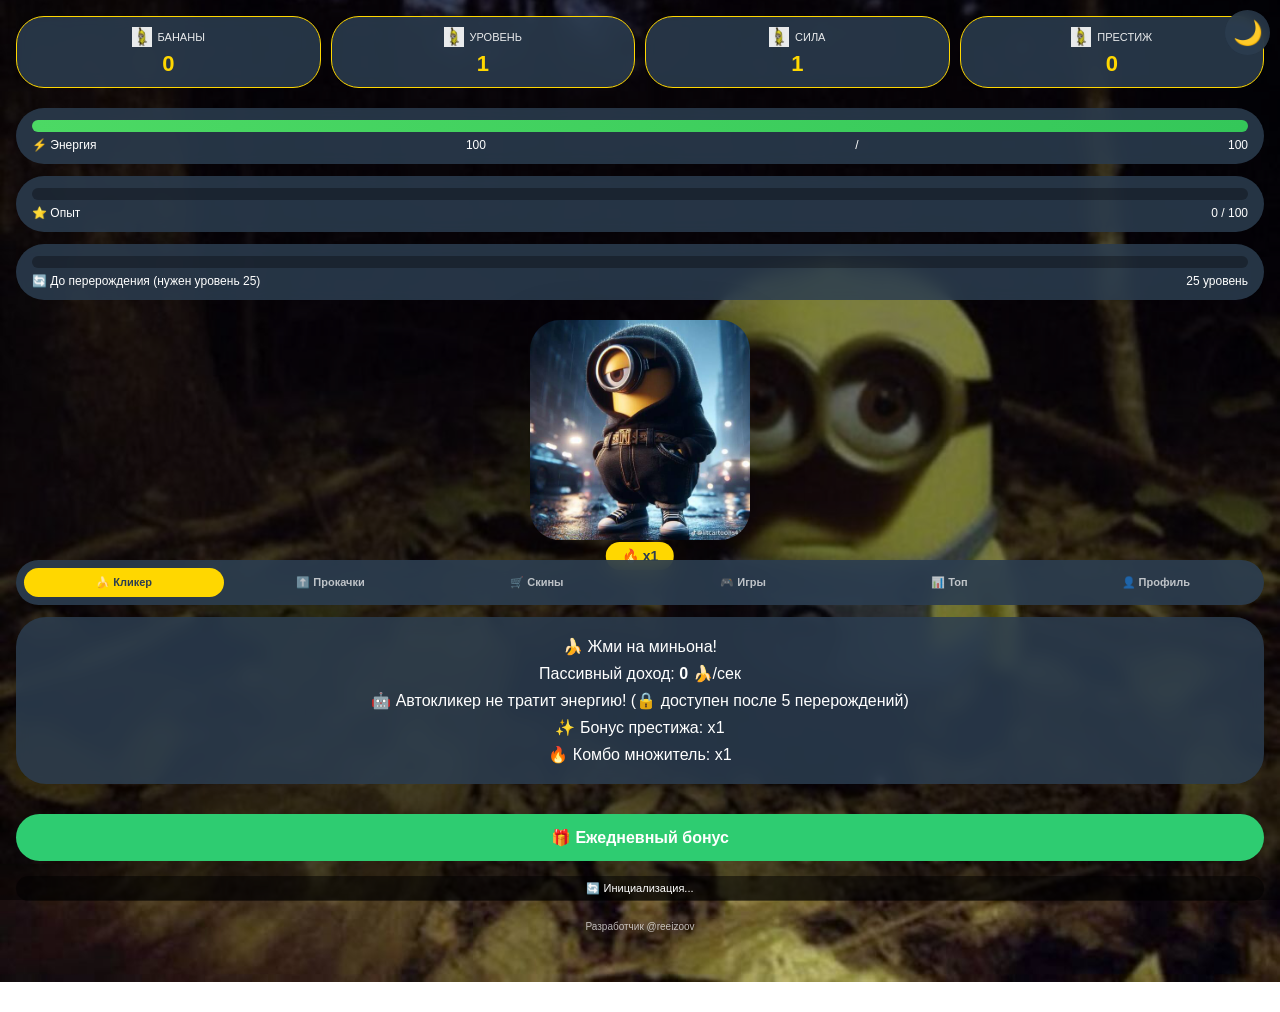
==== index.html @ cd8540e6 "Update index.html" ====
<!DOCTYPE html>
<html lang="ru">
<head>
    <meta charset="UTF-8">
    <meta name="viewport" content="width=device-width, initial-scale=1.0, viewport-fit=cover">
    <title>🍌 Minion Clicker | Миньон Кликер</title>
    <script src="https://telegram.org/js/telegram-web-app.js"></script>
    <style>
        @font-face {
            font-family: 'Marua';
            src: url('https://fonts-online.ru/fonts/marua/marua-light.woff2') format('woff2');
            font-weight: 300;
            font-style: normal;
        }
        @font-face {
            font-family: 'Marua';
            src: url('https://fonts-online.ru/fonts/marua/marua-regular.woff2') format('woff2');
            font-weight: 400;
            font-style: normal;
        }
        @font-face {
            font-family: 'Marua';
            src: url('https://fonts-online.ru/fonts/marua/marua-bold.woff2') format('woff2');
            font-weight: 700;
            font-style: normal;
        }
        * {
            margin: 0;
            padding: 0;
            box-sizing: border-box;
            user-select: none;
            -webkit-tap-highlight-color: transparent;
        }
        body {
            font-family: 'Marua', 'Segoe UI', sans-serif;
            min-height: 100vh;
            padding: 16px 16px 80px;
            color: #fff;
            background: url('bg.jpg') no-repeat center center fixed;
            background-size: cover;
            position: relative;
        }
        body::before {
            content: '';
            position: fixed;
            top: 0;
            left: 0;
            width: 100%;
            height: 100%;
            background: rgba(0, 0, 0, 0.5);
            z-index: -1;
        }
        body.dark-theme::before { background: rgba(0, 0, 0, 0.8); }
        body.dark-theme .stat-card, body.dark-theme .energy-box, body.dark-theme .exp-box,
        body.dark-theme .prestige-progress-box, body.dark-theme .offline-card, body.dark-theme .tabs,
        body.dark-theme .upgrade-category-tabs, body.dark-theme .item-card,
        body.dark-theme .leaderboard-item, body.dark-theme .achievement-item,
        body.dark-theme .referral-link, body.dark-theme .day-card,
        body.dark-theme .skin-item, body.dark-theme .skin-item.active {
            background: rgba(0, 0, 0, 0.7);
        }
        body.dark-theme .item-card .item-name { color: #FFD700; }

        @keyframes floatBanana {
            0% { transform: translateY(100vh) rotate(0deg); opacity: 0; }
            100% { transform: translateY(-100px) rotate(360deg); opacity: 1; }
        }
        .banana-particle {
            position: fixed;
            width: 30px;
            height: 30px;
            background: url('banana.jpg') no-repeat center;
            background-size: contain;
            pointer-events: none;
            z-index: 999;
            animation: floatBanana 8s linear infinite;
        }

        .stats-grid {
            display: flex;
            gap: 10px;
            margin-bottom: 20px;
            flex-wrap: wrap;
        }
        .stat-card {
            flex: 1;
            background: rgba(44, 62, 80, 0.85);
            backdrop-filter: blur(8px);
            border-radius: 28px;
            padding: 10px 6px;
            text-align: center;
            color: white;
            border: 1px solid #FFD700;
            min-width: 70px;
        }
        .stat-label { font-size: 11px; opacity: 0.9; display: flex; align-items: center; justify-content: center; gap: 6px; margin-bottom: 4px; }
        .stat-icon { width: 20px; height: 20px; object-fit: contain; }
        .stat-value { font-size: 22px; font-weight: 700; color: #FFD700; }

        .energy-box, .exp-box, .prestige-progress-box {
            background: rgba(44, 62, 80, 0.85);
            backdrop-filter: blur(8px);
            border-radius: 30px;
            padding: 12px 16px;
            margin-bottom: 12px;
        }
        .bar-bg { background: rgba(0,0,0,0.3); border-radius: 20px; height: 12px; overflow: hidden; }
        .energy-fill { background: linear-gradient(90deg, #4cd964, #34c759); width: 100%; height: 100%; transition: width 0.2s; }
        .exp-fill { background: linear-gradient(90deg, #FFD700, #FFA500); width: 0%; height: 100%; transition: width 0.2s; }
        .prestige-fill { background: linear-gradient(90deg, #8E44AD, #9B59B6); width: 0%; height: 100%; transition: width 0.2s; }
        .bar-text { display: flex; justify-content: space-between; margin-top: 6px; font-size: 12px; color: white; font-weight: 500; align-items: center; }

        .minion-wrap { display: flex; justify-content: center; margin: 20px 0; position: relative; }
        .minion { width: 220px; height: 220px; cursor: pointer; transition: transform 0.05s linear; filter: drop-shadow(0 15px 25px rgba(0,0,0,0.3)); }
        .minion:active { transform: scale(0.96); }
        .minion-img { width: 100%; height: 100%; object-fit: contain; border-radius: 30px; pointer-events: none; }
        .combo-counter {
            position: absolute; bottom: -30px; left: 50%; transform: translateX(-50%);
            background: #FFD700; color: #2C3E50; padding: 6px 16px; border-radius: 40px;
            font-weight: 700; font-size: 14px; white-space: nowrap; box-shadow: 0 2px 10px rgba(0,0,0,0.2);
        }

        .theme-toggle {
            position: fixed; top: 10px; right: 10px; background: rgba(44,62,80,0.8);
            border: none; border-radius: 50%; width: 45px; height: 45px; font-size: 24px;
            cursor: pointer; z-index: 100; backdrop-filter: blur(5px);
        }

        .tabs {
            display: flex; gap: 6px; background: rgba(44, 62, 80, 0.9); backdrop-filter: blur(10px);
            padding: 8px; border-radius: 40px; margin: 20px 0 12px; flex-wrap: wrap;
        }
        .tab { flex: 1; text-align: center; padding: 8px 4px; border-radius: 30px; cursor: pointer;
            font-weight: 700; font-size: 11px; color: rgba(255,255,255,0.7); transition: 0.2s; }
        .tab.active { background: #FFD700; color: #2C3E50; }
        .tab-content { display: none; animation: fade 0.2s ease; }
        .tab-content.active { display: block; }
        @keyframes fade { from { opacity: 0; } to { opacity: 1; } }

        /* Категории прокачек (вкладки внутри вкладки) */
        .upgrade-category-tabs {
            display: flex; gap: 6px; background: rgba(0,0,0,0.4); backdrop-filter: blur(5px);
            padding: 6px; border-radius: 30px; margin-bottom: 12px; flex-wrap: wrap;
        }
        .upgrade-cat {
            flex: 1; text-align: center; padding: 6px 4px; border-radius: 25px;
            cursor: pointer; font-weight: 600; font-size: 10px; color: rgba(255,255,255,0.8);
            transition: 0.2s;
        }
        .upgrade-cat.active { background: #FFD700; color: #2C3E50; }
        .upgrade-category-content { display: none; }
        .upgrade-category-content.active { display: block; }

        .upgrade-list, .shop-list {
            display: flex;
            flex-direction: column;
            gap: 10px;
            max-height: 450px;
            overflow-y: auto;
            padding-right: 4px;
        }
        .item-card {
            background: transparent;
            backdrop-filter: blur(4px);
            border-radius: 24px;
            padding: 12px;
            display: flex;
            justify-content: space-between;
            align-items: center;
            box-shadow: 0 2px 8px rgba(0,0,0,0.2);
            border-left: 6px solid #FFD700;
            cursor: pointer;
            transition: 0.05s linear;
        }
        .item-card:active { transform: scale(0.98); background: rgba(0,0,0,0.2); }
        .item-info { flex: 1; }
        .item-name { font-weight: 700; font-size: 14px; color: #FFD700; text-shadow: 1px 1px 0 #000; }
        .item-desc { font-size: 10px; color: #eee; margin: 4px 0; text-shadow: 1px 1px 0 #000; }
        .item-level { font-size: 11px; color: #FFD700; font-weight: 700; }
        .item-cost { background: #3498DB; color: white; padding: 6px 14px; border-radius: 40px; font-weight: 700; font-size: 13px; }

        .btn-prestige, .task-claim, .game-btn {
            width: 100%; padding: 14px; border: none; border-radius: 40px; color: white;
            font-weight: 700; font-size: 16px; margin-top: 15px; cursor: pointer; transition: transform 0.05s;
        }
        .btn-prestige { background: #8E44AD; }
        .task-claim { background: #2ECC71; }
        .game-btn { background: #E74C3C; }
        .btn-prestige:active, .task-claim:active, .game-btn:active { transform: scale(0.97); }
        .btn-disabled { background: #95A5A6; opacity: 0.6; pointer-events: none; }

        .offline-card { background: rgba(44,62,80,0.85); backdrop-filter: blur(8px); border-radius: 30px; padding: 20px; text-align: center; color: white; margin-bottom: 15px; }
        .toast {
            position: fixed; bottom: 100px; left: 50%; transform: translateX(-50%);
            background: #2C3E50; color: #FFD700; padding: 10px 20px; border-radius: 40px;
            font-size: 14px; font-weight: 600; z-index: 1100; animation: fadeToast 2s forwards; white-space: nowrap;
        }
        @keyframes fadeToast { 0% { opacity: 1; } 70% { opacity: 1; } 100% { opacity: 0; visibility: hidden; } }
        .sync-status { text-align: center; font-size: 11px; margin-top: 15px; color: white; background: rgba(0,0,0,0.5); padding: 6px; border-radius: 40px; font-weight: 500; }
        .click-animation { position: fixed; pointer-events: none; font-size: 28px; font-weight: 700; color: #FFD700; text-shadow: 2px 2px 0 #2C3E50; animation: floatUp 0.6s ease-out forwards; z-index: 1000; }
        @keyframes floatUp { 0% { opacity: 1; transform: translateY(0) scale(0.8); } 100% { opacity: 0; transform: translateY(-80px) scale(1.5); } }
        .level-up { animation: levelGlow 0.5s ease; }
        @keyframes levelGlow { 0% { text-shadow: 0 0 0 #FFD700; } 100% { text-shadow: 0 0 20px #FFD700; } }
        .particle { position: fixed; width: 8px; height: 8px; background: #FFD700; border-radius: 50%; pointer-events: none; animation: particleFly 0.5s ease-out forwards; z-index: 1001; }
        @keyframes particleFly { to { transform: translate(var(--x, 0), var(--y, -50px)); opacity: 0; } }
        .daily-calendar { display: flex; gap: 8px; overflow-x: auto; padding: 8px 0; }
        .day-card { background: rgba(44,62,80,0.85); backdrop-filter: blur(4px); color: #FFD700; border-radius: 16px; padding: 10px; text-align: center; min-width: 60px; font-weight: 600; }
        .day-card.claimed { background: #1A252F; opacity: 0.5; }
        .day-card.current { border: 2px solid #FFD700; transform: scale(1.02); }
        .referral-link { background: rgba(0,0,0,0.5); backdrop-filter: blur(5px); padding: 12px; border-radius: 30px; word-break: break-all; margin: 12px 0; font-size: 12px; color: #FFD700; }
        .leaderboard-item { background: rgba(0,0,0,0.6); backdrop-filter: blur(4px); border-radius: 20px; padding: 12px; display: flex; align-items: center; gap: 12px; margin-bottom: 8px; }
        .rank { font-size: 24px; width: 45px; text-align: center; }
        .leader-name { flex: 1; font-weight: 700; color: #FFD700; text-shadow: 1px 1px 0 #000; }
        .leader-stats { color: #eee; font-weight: 700; font-size: 12px; text-align: right; text-shadow: 1px 1px 0 #000; }
        .skin-item {
            display: inline-block;
            width: calc(33% - 10px);
            margin: 5px;
            text-align: center;
            background: rgba(0,0,0,0.5);
            backdrop-filter: blur(4px);
            border-radius: 20px;
            padding: 10px;
            cursor: pointer;
            transition: 0.1s;
            color: white;
        }
        .skin-item:active { transform: scale(0.97); }
        .skin-item.active { border: 2px solid #FFD700; background: rgba(0,0,0,0.7); border-radius: 20px; }
        .skin-preview { width: 60px; height: 60px; object-fit: contain; border-radius: 15px; background: transparent; }
        .game-modal { position: fixed; top: 50%; left: 50%; transform: translate(-50%, -50%); background: rgba(0,0,0,0.9); border-radius: 30px; padding: 20px; z-index: 2000; width: 85%; max-width: 350px; text-align: center; box-shadow: 0 10px 30px rgba(0,0,0,0.5); color: #FFD700; }
        .game-modal.hidden { display: none; }
        .game-overlay { position: fixed; top: 0; left: 0; width: 100%; height: 100%; background: rgba(0,0,0,0.8); z-index: 1999; }
        .game-overlay.hidden { display: none; }
        .banana-box { display: inline-block; width: 70px; padding: 15px; margin: 10px; background: #FFD700; border-radius: 15px; cursor: pointer; font-size: 30px; transition: 0.05s; color: #2C3E50; }
        .banana-box:active { transform: scale(0.95); }
        .difficulty-btn { background: #3498DB; color: white; padding: 8px 16px; margin: 5px; border: none; border-radius: 20px; cursor: pointer; font-weight: 600; }
        .wheel-container { position: relative; width: 200px; height: 200px; margin: 0 auto; }
        .wheel { width: 100%; height: 100%; border-radius: 50%; position: relative; overflow: hidden; transition: transform 3s ease-out; box-shadow: 0 0 10px rgba(0,0,0,0.3); cursor: pointer; }
        .wheel-segment { position: absolute; width: 50%; height: 50%; transform-origin: 0% 100%; display: flex; align-items: center; justify-content: center; font-size: 20px; }
        .wheel-center { position: absolute; top: 50%; left: 50%; transform: translate(-50%, -50%); width: 40px; height: 40px; background: #FFD700; border-radius: 50%; z-index: 10; box-shadow: 0 0 5px rgba(0,0,0,0.3); }
        .spin-btn { background: #8E44AD; color: white; border: none; padding: 10px 20px; border-radius: 30px; font-weight: bold; margin-top: 10px; cursor: pointer; width: 100%; }
        .wheel-rewards { display: flex; flex-wrap: wrap; gap: 5px; margin-top: 10px; font-size: 10px; text-align: center; justify-content: center; }
        .achievement-item { display: flex; justify-content: space-between; align-items: center; padding: 8px; background: rgba(0,0,0,0.6); backdrop-filter: blur(4px); border-radius: 15px; margin-bottom: 8px; }
        .developer { text-align: center; font-size: 10px; margin-top: 20px; opacity: 0.7; color: white; }
        ::-webkit-scrollbar { width: 4px; }
        ::-webkit-scrollbar-track { background: rgba(0,0,0,0.1); border-radius: 4px; }
        ::-webkit-scrollbar-thumb { background: #FFD700; border-radius: 4px; }
    </style>
</head>
<body>

<button class="theme-toggle" id="themeToggle">🌙</button>

<div class="stats-grid">
    <div class="stat-card"><div class="stat-label"><img src="banana.jpg" class="stat-icon" onerror="this.src='data:image/svg+xml,%3Csvg xmlns=%27http://www.w3.org/2000/svg%27 viewBox=%270 0 100 100%27%3E%3Ctext x=%2750%27 y=%2770%27 text-anchor=%27middle%27 font-size=%2740%27%3E🍌%3C/text%3E%3C/svg%3E'"> БАНАНЫ</div><div class="stat-value" id="bananas">0</div></div>
    <div class="stat-card"><div class="stat-label"><img src="banana.jpg" class="stat-icon" onerror="this.src='data:image/svg+xml,%3Csvg xmlns=%27http://www.w3.org/2000/svg%27 viewBox=%270 0 100 100%27%3E%3Ctext x=%2750%27 y=%2770%27 text-anchor=%27middle%27 font-size=%2740%27%3E⭐%3C/text%3E%3C/svg%3E'"> УРОВЕНЬ</div><div class="stat-value" id="level">1</div></div>
    <div class="stat-card"><div class="stat-label"><img src="banana.jpg" class="stat-icon" onerror="this.src='data:image/svg+xml,%3Csvg xmlns=%27http://www.w3.org/2000/svg%27 viewBox=%270 0 100 100%27%3E%3Ctext x=%2750%27 y=%2770%27 text-anchor=%27middle%27 font-size=%2740%27%3E💪%3C/text%3E%3C/svg%3E'"> СИЛА</div><div class="stat-value" id="clickPower">1</div></div>
    <div class="stat-card"><div class="stat-label"><img src="banana.jpg" class="stat-icon" onerror="this.src='data:image/svg+xml,%3Csvg xmlns=%27http://www.w3.org/2000/svg%27 viewBox=%270 0 100 100%27%3E%3Ctext x=%2750%27 y=%2770%27 text-anchor=%27middle%27 font-size=%2740%27%3E🔄%3C/text%3E%3C/svg%3E'"> ПРЕСТИЖ</div><div class="stat-value" id="prestigeCount">0</div></div>
</div>

<div class="energy-box"><div class="bar-bg"><div class="energy-fill" id="energyFill" style="width: 100%"></div></div><div class="bar-text"><span>⚡ Энергия</span><span id="energy">100</span> / <span id="maxEnergy">100</span></div></div>
<div class="exp-box"><div class="bar-bg"><div class="exp-fill" id="expFill" style="width: 0%"></div></div><div class="bar-text"><span>⭐ Опыт</span><span id="expText">0 / 100</span></div></div>
<div class="prestige-progress-box"><div class="bar-bg"><div class="prestige-fill" id="prestigeFill" style="width: 0%"></div></div><div class="bar-text"><span>🔄 До перерождения (нужен уровень <span id="requiredLevel">25</span>)</span><span id="prestigeNeededText">25 уровень</span></div></div>

<div class="minion-wrap">
    <div class="minion" id="minion"><img src="minion.clicker.jpg" alt="Миньон" class="minion-img" id="minionImg" onerror="this.src='data:image/svg+xml,%3Csvg xmlns=%27http://www.w3.org/2000/svg%27 viewBox=%270 0 100 100%27%3E%3Ccircle cx=%2750%27 cy=%2750%27 r=%2745%27 fill=%27%23FFD700%27/%3E%3Ctext x=%2750%27 y=%2770%27 text-anchor=%27middle%27 font-size=%2740%27%3E🐵%3C/text%3E%3C/svg%3E'"></div>
    <div class="combo-counter" id="comboCounter">🔥 x1</div>
</div>

<div class="tabs">
    <div class="tab active" data-tab="clicker">🍌 Кликер</div>
    <div class="tab" data-tab="upgrades">⬆️ Прокачки</div>
    <div class="tab" data-tab="shop">🛒 Скины</div>
    <div class="tab" data-tab="games">🎮 Игры</div>
    <div class="tab" data-tab="leaderboard">📊 Топ</div>
    <div class="tab" data-tab="profile">👤 Профиль</div>
</div>

<div class="tab-content active" id="tab-clicker">
    <div class="offline-card">
        🍌 Жми на миньона!<div style="margin-top:8px;">Пассивный доход: <strong id="passiveIncome">0</strong> 🍌/сек</div>
        <div style="margin-top:8px;">🤖 Автокликер не тратит энергию! (🔒 доступен после 5 перерождений)</div>
        <div style="margin-top:8px;">✨ Бонус престижа: x<span id="prestigeMult">1</span></div>
        <div style="margin-top:8px;">🔥 Комбо множитель: x<span id="comboMult">1</span></div>
    </div>
    <button class="task-claim" id="dailyBonusBtn">🎁 Ежедневный бонус</button>
</div>

<div class="tab-content" id="tab-upgrades">
    <div class="upgrade-category-tabs" id="upgradeCatTabs">
        <div class="upgrade-cat active" data-cat="combat">💪 Боевые</div>
        <div class="upgrade-cat" data-cat="energy">⚡ Энергия</div>
        <div class="upgrade-cat" data-cat="economy">💰 Экономика</div>
        <div class="upgrade-cat" data-cat="special">🌟 Особые</div>
    </div>
    <div id="upgradeCatCombat" class="upgrade-category-content active"><div class="upgrade-list" id="upgradesCombat"></div></div>
    <div id="upgradeCatEnergy" class="upgrade-category-content"><div class="upgrade-list" id="upgradesEnergy"></div></div>
    <div id="upgradeCatEconomy" class="upgrade-category-content"><div class="upgrade-list" id="upgradesEconomy"></div></div>
    <div id="upgradeCatSpecial" class="upgrade-category-content"><div class="upgrade-list" id="upgradesSpecial"></div></div>
    <button class="btn-prestige" id="prestigeBtn">🔄 ПЕРЕРОДИТЬСЯ (нужно <span id="prestigeCost">100,000</span> 🍌 и уровень <span id="prestigeRequiredLevel">25</span>)</button>
</div>

<div class="tab-content" id="tab-shop"><div class="shop-list" id="shopList"></div></div>

<div class="tab-content" id="tab-games">
    <div class="offline-card">🎮 ВЕСЁЛЫЕ ИГРЫ 🎮</div>
    <button class="game-btn" id="bananaGameBtn">🍌 УГАДАЙ БАНАН (выбор сложности)</button>
    <button class="game-btn" id="wheelBtn" style="margin-top:10px; background:#9B59B6;">🎡 КОЛЕСО ФОРТУНЫ</button>
</div>

<div class="tab-content" id="tab-leaderboard"><div id="leaderboardList"><div class="offline-card">🏆 Загрузка...</div></div></div>

<div class="tab-content" id="tab-profile">
    <div class="offline-card">
        <div>👤 <span id="playerName">-</span></div>
        <div>🎯 Всего кликов: <span id="totalClicks">0</span></div>
        <div>✨ Бонус престижа: <span id="prestigeBonus">+0%</span> (x<span id="prestigeMultProfile">1</span>)</div>
        <div>🤖 Офлайн ставка: <span id="offlineRateProfile">0.1</span> 🍌/сек</div>
        <button class="task-claim" id="claimOfflineBtn">🎁 ЗАБРАТЬ ОФЛАЙН</button>
        <hr style="margin:12px 0; border-color:#FFD700;">
        <div>🏆 ДОСТИЖЕНИЯ</div>
        <div id="achievementsList"></div>
        <hr style="margin:12px 0; border-color:#FFD700;">
        <div>📅 Ежедневный бонус</div>
        <div id="dailyCalendar" class="daily-calendar"></div>
        <hr style="margin:12px 0; border-color:#FFD700;">
        <div>👥 Реферальная ссылка</div>
        <div class="referral-link" id="referralLink"></div>
        <button class="task-claim" id="copyReferralBtn">📋 Копировать</button>
        <div>Приглашено: <span id="referralCount">0</span></div>
        <button class="btn-prestige" id="syncCloudBtn" style="margin-top:12px;">☁️ Синхронизировать</button>
    </div>
</div>

<div class="sync-status" id="syncStatus">🔄 Инициализация...</div>
<div class="developer">Разработчик @reeizoov</div>

<!-- Модалка Угадай банан -->
<div class="game-overlay hidden" id="gameOverlay"></div>
<div class="game-modal hidden" id="gameModal">
    <h3>🍌 Угадай банан!</h3>
    <p>В каком ящике спрятан банан?</p>
    <div id="bananaBoxes" style="display:flex; justify-content:center; flex-wrap:wrap;"></div>
    <div style="margin-top:10px;"><button class="difficulty-btn" data-diff="easy">😊 Лёгкий</button><button class="difficulty-btn" data-diff="medium">😐 Средний</button><button class="difficulty-btn" data-diff="hard">😤 Сложный</button></div>
    <button id="closeGameBtn" style="margin-top:15px; background:#E74C3C; padding:8px 20px; border:none; border-radius:20px; color:white; font-weight:600;">Закрыть</button>
</div>

<!-- Модалка Колесо фортуны -->
<div class="game-overlay hidden" id="wheelOverlay"></div>
<div class="game-modal hidden" id="wheelModal">
    <h3>🎡 КОЛЕСО ФОРТУНЫ</h3>
    <div class="wheel-container">
        <div class="wheel" id="wheel"><div class="wheel-center"></div></div>
    </div>
    <button class="spin-btn" id="spinWheelBtn">КРУТИТЬ (за 5000🍌)</button>
    <div class="wheel-rewards" id="wheelRewards"></div>
    <button id="closeWheelBtn" style="margin-top:10px; background:#E74C3C; padding:8px 20px; border:none; border-radius:20px; color:white; font-weight:600;">Закрыть</button>
</div>

<script>
    (function() {
        const tg = window.Telegram.WebApp;
        tg.ready();
        tg.expand();

        const userId = tg.initDataUnsafe?.user?.id || `demo_${Math.random().toString(36).substr(2, 8)}`;
        const userName = tg.initDataUnsafe?.user?.first_name || tg.initDataUnsafe?.user?.username || "Миньон";
        
        function getPrestigeMultiplier() { return Math.pow(2, gameData.prestigeCount); }
        function getRequiredLevelForPrestige() { return 25 + (25 * gameData.prestigeCount); }
        function getRequiredBananasForPrestige() { return 100000 * Math.pow(2, gameData.prestigeCount); }

        let gameData = {
            userId, username: userName,
            bananas: 100, level: 1, exp: 0, totalClicks: 0,
            clickPower1: 0, clickPower5: 0, clickPower10: 0, clickPower25: 0, clickPower50: 0,
            clickMastery: 0, explosive: 0,
            prestigeCount: 0, maxEnergy: 100, energy: 100,
            lastOnline: Date.now(), lastDaily: null, dailyStreak: 0,
            combo: 0, lastClickTime: 0,
            activeSkin: 'default', ownedSkins: ['default'],
            upgrades: {
                energy:0, regen:0, bonus:0, offline:0, crit:0, auto:0, luck:0, shield:0, double:0, mega:0,
                efficiency:0, recovery:0, vampire:0, bank:0, investment:0, luckyClick:0, alchemy:0, speed:0, inspiration:0, holyBanana:0
            },
            achievements: {},
            tasks: { task1: false, task2: false, task3: false },
            referralCode: Math.random().toString(36).substr(2, 8).toUpperCase(),
            referrals: [], referralBonusPercent: 0, totalEarned: 0
        };
        
        let autoClickerInterval = null, comboTimeout = null;
        
        // Достижения
        const achievementsList = {
            click100: { name: "🎯 Первые 100 кликов", reward: 500, condition: () => gameData.totalClicks >= 100 },
            click1000: { name: "🔥 1000 кликов", reward: 2000, condition: () => gameData.totalClicks >= 1000 },
            level10: { name: "⭐ 10 уровень", reward: 2000, condition: () => gameData.level >= 10 },
            prestige1: { name: "🔄 Первое перерождение", reward: 10000, condition: () => gameData.prestigeCount >= 1 },
            bananas100k: { name: "💰 100,000 бананов", reward: 5000, condition: () => gameData.totalEarned >= 100000 },
            upgrade25: { name: "⚡ 25 уровней прокачек", reward: 3000, condition: () => Object.values(gameData.upgrades).reduce((a,b)=>a+b,0) + gameData.clickPower1+gameData.clickPower5+gameData.clickPower10+gameData.clickPower25+gameData.clickPower50 >= 25 }
        };
        
        function checkAchievements() {
            for (let [id, ach] of Object.entries(achievementsList)) {
                if (!gameData.achievements[id] && ach.condition()) {
                    gameData.achievements[id] = true;
                    gameData.bananas += ach.reward;
                    showToast(`🏆 Достижение "${ach.name}"! +${ach.reward} 🍌`, "#FFD700");
                    syncToCloud();
                }
            }
        }
        
        function renderAchievements() {
            const container = document.getElementById('achievementsList');
            container.innerHTML = '';
            for (let [id, ach] of Object.entries(achievementsList)) {
                const unlocked = gameData.achievements[id];
                const div = document.createElement('div');
                div.className = 'achievement-item';
                div.innerHTML = `<div><strong>${ach.name}</strong><br><small>+${ach.reward}🍌</small></div><div>${unlocked ? '✅' : '🔒'}</div>`;
                container.appendChild(div);
            }
        }
        
        // СКИНЫ
        const skins = {
            default: { name: '🐵 Обычный', price: 0, img: 'minion.clicker.jpg' },
            super: { name: '🦸 Супер миньон', price: 5000, img: 'minion_super.jpg' },
            king: { name: '👑 Король миньон', price: 20000, img: 'minion_king.jpg' },
            robot: { name: '🤖 Робо-миньон', price: 50000, img: 'minion_robot.jpg' },
            pirate: { name: '🏴‍☠️ Пират миньон', price: 100000, img: 'minion_pirate.jpg' }
        };
        
        function getTotalClickPower() { 
            let power = 1 + gameData.clickPower1*1 + gameData.clickPower5*5 + gameData.clickPower10*10 + gameData.clickPower25*25 + gameData.clickPower50*50;
            power *= (1 + gameData.clickMastery * 0.02);
            return power;
        }
        
        function getUpgradeCost(upgradeId, level) {
            const bases = {
                click1:10, click5:200, click10:800, click25:3000, click50:10000,
                energy:15, regen:20, bonus:25, offline:30, crit:50, auto:100, luck:80, shield:120, double:200, mega:500,
                efficiency:150, recovery:180, vampire:250, bank:300, investment:400, luckyClick:350, alchemy:450, speed:200, inspiration:300, holyBanana:500,
                mastery:500, explosive:600
            };
            return Math.floor((bases[upgradeId]||10) * Math.pow(1.2, level));
        }
        
        function getComboMultiplier() { return Math.min(5, 1 + Math.floor(gameData.combo / 10)); }
        
        function buyUpgrade(upgradeId, cat) {
            let level = 0;
            if (upgradeId === 'click1') level = gameData.clickPower1;
            else if (upgradeId === 'click5') level = gameData.clickPower5;
            else if (upgradeId === 'click10') level = gameData.clickPower10;
            else if (upgradeId === 'click25') level = gameData.clickPower25;
            else if (upgradeId === 'click50') level = gameData.clickPower50;
            else if (upgradeId === 'mastery') level = gameData.clickMastery;
            else if (upgradeId === 'explosive') level = gameData.explosive;
            else level = gameData.upgrades[upgradeId] || 0;
            if (level >= 25) { showToast("❌ Макс. уровень 25!", "#E74C3C"); return; }
            if (upgradeId === 'auto' && gameData.prestigeCount < 5) { showToast("❌ Автокликер доступен после 5 перерождений!", "#E74C3C"); return; }
            const cost = getUpgradeCost(upgradeId, level);
            if (gameData.bananas >= cost) {
                gameData.bananas -= cost;
                if (upgradeId === 'click1') gameData.clickPower1++;
                else if (upgradeId === 'click5') gameData.clickPower5++;
                else if (upgradeId === 'click10') gameData.clickPower10++;
                else if (upgradeId === 'click25') gameData.clickPower25++;
                else if (upgradeId === 'click50') gameData.clickPower50++;
                else if (upgradeId === 'mastery') gameData.clickMastery++;
                else if (upgradeId === 'explosive') gameData.explosive++;
                else if (upgradeId === 'energy') { gameData.upgrades.energy++; gameData.maxEnergy += 25; gameData.energy += 25; }
                else if (upgradeId === 'regen') gameData.upgrades.regen++;
                else if (upgradeId === 'bonus') gameData.upgrades.bonus++;
                else if (upgradeId === 'offline') gameData.upgrades.offline++;
                else if (upgradeId === 'crit') gameData.upgrades.crit++;
                else if (upgradeId === 'auto') { gameData.upgrades.auto++; restartAutoClicker(); }
                else if (upgradeId === 'luck') gameData.upgrades.luck++;
                else if (upgradeId === 'shield') gameData.upgrades.shield++;
                else if (upgradeId === 'double') gameData.upgrades.double++;
                else if (upgradeId === 'mega') gameData.upgrades.mega++;
                else if (upgradeId === 'efficiency') gameData.upgrades.efficiency++;
                else if (upgradeId === 'recovery') gameData.upgrades.recovery++;
                else if (upgradeId === 'vampire') gameData.upgrades.vampire++;
                else if (upgradeId === 'bank') gameData.upgrades.bank++;
                else if (upgradeId === 'investment') gameData.upgrades.investment++;
                else if (upgradeId === 'luckyClick') gameData.upgrades.luckyClick++;
                else if (upgradeId === 'alchemy') gameData.upgrades.alchemy++;
                else if (upgradeId === 'speed') gameData.upgrades.speed++;
                else if (upgradeId === 'inspiration') gameData.upgrades.inspiration++;
                else if (upgradeId === 'holyBanana') gameData.upgrades.holyBanana++;
                updateUI(); syncToCloud(); showToast(`✅ ${upgradeId} улучшена!`, "#2ECC71");
                if (!gameData.tasks.task2) { gameData.tasks.task2 = true; syncToCloud(); }
            } else showToast(`❌ Нужно ${cost.toLocaleString()} 🍌`, "#E74C3C");
        }
        
        function buySkin(skinId) {
            if (gameData.ownedSkins.includes(skinId)) {
                gameData.activeSkin = skinId;
                document.getElementById('minionImg').src = skins[skinId].img;
                showToast(`✅ Скин ${skins[skinId].name} активирован!`, "#2ECC71");
                syncToCloud(); return;
            }
            const skin = skins[skinId];
            if (gameData.bananas >= skin.price) {
                gameData.bananas -= skin.price;
                gameData.ownedSkins.push(skinId);
                gameData.activeSkin = skinId;
                document.getElementById('minionImg').src = skin.img;
                updateUI(); syncToCloud();
                showToast(`✅ Скин ${skin.name} куплен!`, "#2ECC71");
            } else showToast(`❌ Нужно ${skin.price} 🍌`, "#E74C3C");
        }
        
        function clickMinion() {
            if (gameData.energy <= 0) { showToast("❌ Нет энергии!", "#E74C3C"); return; }
            const now = Date.now();
            if (now - gameData.lastClickTime > 3000) gameData.combo = 0;
            gameData.combo++;
            gameData.lastClickTime = now;
            if (comboTimeout) clearTimeout(comboTimeout);
            comboTimeout = setTimeout(() => { gameData.combo = 0; updateUI(); }, 3000);
            
            let comboMult = getComboMultiplier();
            if (gameData.upgrades.double > 0) comboMult *= (1 + gameData.upgrades.double * 0.05);
            if (gameData.upgrades.mega > 0 && Math.random() < gameData.upgrades.mega * 0.02) comboMult *= 2;
            if (gameData.upgrades.inspiration > 0 && Math.random() < gameData.upgrades.inspiration * 0.01) comboMult *= 3;
            
            let power = getTotalClickPower() * getPrestigeMultiplier() * comboMult;
            let gain = Math.floor(power * (1 + gameData.upgrades.bonus*0.05 + gameData.referralBonusPercent/100 + gameData.upgrades.alchemy*0.01));
            let isCritical = false;
            if (Math.random() < gameData.upgrades.crit * 0.05) { gain *= 2; isCritical = true; showToast("⚡ КРИТ!", "#F39C12"); }
            if (Math.random() < gameData.upgrades.luck * 0.03) { gain = Math.floor(gain * 1.5); showToast("🍀 УДАЧА!", "#3498DB"); }
            if (Math.random() < gameData.upgrades.luckyClick * 0.02) { gain = Math.floor(gain * 3); showToast("✨ СЧАСТЛИВЫЙ КЛИК! x3", "#9B59B6"); }
            if (gameData.explosive > 0 && Math.random() < gameData.explosive * 0.01) { gain *= 5; showToast("💥 ВЗРЫВНОЙ УДАР! x5", "#E74C3C"); }
            
            let energyCost = 1;
            let totalShield = gameData.upgrades.shield * 0.02 + gameData.upgrades.efficiency * 0.03;
            energyCost = Math.max(0.1, energyCost - totalShield);
            if (gameData.upgrades.vampire > 0 && Math.random() < gameData.upgrades.vampire * 0.03) energyCost = 0;
            
            gameData.energy = Math.max(0, gameData.energy - energyCost);
            gameData.bananas += gain;
            gameData.totalClicks++;
            gameData.totalEarned += gain;
            
            let expGain = 1 + Math.floor(gameData.upgrades.speed * 0.1);
            gameData.exp += expGain;
            let expNeeded = gameData.level * 100;
            if (gameData.exp >= expNeeded) {
                gameData.exp -= expNeeded;
                gameData.level++;
                gameData.bananas += 100;
                showToast(`🎉 УРОВЕНЬ ${gameData.level}! +100 🍌`, "#8E44AD");
                document.getElementById('level').classList.add('level-up');
                setTimeout(() => document.getElementById('level').classList.remove('level-up'), 500);
            }
            
            if (gameData.upgrades.bank > 0) {
                let bankBonus = Math.floor(gameData.bananas * 0.001 * gameData.upgrades.bank);
                if (bankBonus > 0) gameData.bananas += bankBonus;
            }
            if (gameData.upgrades.holyBanana > 0 && Math.random() < gameData.upgrades.holyBanana * 0.01) {
                gameData.bananas += 10000;
                showToast("✨ СВЯТОЙ БАНАН! +10,000 🍌", "#FFD700");
            }
            
            updateUI(); syncToCloud(); showFloating(gain, isCritical);
            if (tg.HapticFeedback) tg.HapticFeedback.impactOccurred('light');
            if (!gameData.tasks.task1 && gameData.bananas >= 1000) gameData.tasks.task1 = true;
            if (!gameData.tasks.task3 && gameData.level >= 5) gameData.tasks.task3 = true;
            checkAchievements();
        }
        
        function restartAutoClicker() {
            if (autoClickerInterval) clearInterval(autoClickerInterval);
            if (gameData.upgrades.auto > 0 && gameData.prestigeCount >= 5) {
                const speed = 1 + gameData.upgrades.auto * 0.05 + gameData.upgrades.speed * 0.02;
                const interval = Math.max(0.2, 1 / speed);
                autoClickerInterval = setInterval(() => { if (gameData.energy > 0) clickMinion(); }, interval * 1000);
            }
        }
        
        function doPrestige() {
            const requiredLevel = getRequiredLevelForPrestige();
            const requiredBananas = getRequiredBananasForPrestige();
            if (gameData.level >= requiredLevel && gameData.bananas >= requiredBananas) {
                if (confirm(`Переродиться? Требуется уровень ${requiredLevel} и ${requiredBananas.toLocaleString()} 🍌. Бонус x2 навсегда!`)) {
                    gameData.prestigeCount++;
                    gameData.bananas -= requiredBananas;
                    gameData.level = 1;
                    gameData.exp = 0;
                    gameData.clickPower1 = 0; gameData.clickPower5 = 0; gameData.clickPower10 = 0; gameData.clickPower25 = 0; gameData.clickPower50 = 0;
                    gameData.clickMastery = 0; gameData.explosive = 0;
                    gameData.maxEnergy = 100; gameData.energy = 100;
                    gameData.upgrades = { energy:0, regen:0, bonus:0, offline:0, crit:0, auto:0, luck:0, shield:0, double:0, mega:0, efficiency:0, recovery:0, vampire:0, bank:0, investment:0, luckyClick:0, alchemy:0, speed:0, inspiration:0, holyBanana:0 };
                    gameData.combo = 0;
                    updateUI(); restartAutoClicker(); syncToCloud();
                    showToast(`✨ ПЕРЕРОЖДЕНИЕ! x${getPrestigeMultiplier()} к силе!`, "#8E44AD");
                    checkAchievements();
                }
            } else {
                showToast(`❌ Нужен уровень ${requiredLevel} и ${requiredBananas.toLocaleString()} 🍌`, "#E74C3C");
            }
        }
        
        // Колесо фортуны
        const wheelRewards = [1000, 2000, 5000, 10000, 500, 200, 5000, 1000, 20000, 100];
        function initWheel() {
            const wheel = document.getElementById('wheel');
            if (!wheel) return;
            wheel.innerHTML = '<div class="wheel-center"></div>';
            const segmentAngle = 360 / wheelRewards.length;
            for (let i = 0; i < wheelRewards.length; i++) {
                const segment = document.createElement('div');
                segment.className = 'wheel-segment';
                const colors = ['#FF6B6B', '#4ECDC4', '#45B7D1', '#96CEB4', '#FFEAA7', '#DDA0DD', '#98D8C8', '#F7DC6F', '#BB8FCE', '#F9E79F'];
                segment.style.backgroundColor = colors[i % colors.length];
                segment.style.transform = `rotate(${i * segmentAngle}deg)`;
                segment.style.width = '50%';
                segment.style.height = '50%';
                segment.style.left = '50%';
                segment.style.top = '50%';
                segment.style.transformOrigin = '0% 100%';
                segment.style.display = 'flex';
                segment.style.alignItems = 'center';
                segment.style.justifyContent = 'center';
                segment.style.fontSize = '14px';
                segment.style.fontWeight = 'bold';
                segment.style.color = '#2C3E50';
                segment.innerText = `${wheelRewards[i]}`;
                wheel.appendChild(segment);
            }
            document.getElementById('wheelRewards').innerHTML = wheelRewards.map(r => `<span style="background:#2C3E50; padding:2px 6px; border-radius:10px;">+${r}🍌</span>`).join('');
        }
        
        function spinWheel() {
            const required = 5000;
            if (gameData.bananas < required) {
                showToast(`❌ Нужно ${required} 🍌 для крутки!`, "#E74C3C");
                return;
            }
            gameData.bananas -= required;
            const wheel = document.getElementById('wheel');
            const randomIndex = Math.floor(Math.random() * wheelRewards.length);
            const reward = wheelRewards[randomIndex];
            const segmentAngle = 360 / wheelRewards.length;
            const targetRotation = 360 * 5 + (360 - (randomIndex * segmentAngle + segmentAngle/2));
            wheel.style.transform = `rotate(${targetRotation}deg)`;
            setTimeout(() => {
                gameData.bananas += reward;
                updateUI();
                syncToCloud();
                showToast(`🎡 Колесо принесло +${reward} 🍌!`, "#2ECC71");
                wheel.style.transform = '';
                initWheel();
            }, 3000);
        }
        
        // Игра "Угадай банан"
        let currentGameDifficulty = 'medium';
        function startBananaGame() {
            const modal = document.getElementById('gameModal');
            const overlay = document.getElementById('gameOverlay');
            modal.classList.remove('hidden');
            overlay.classList.remove('hidden');
            renderBananaBoxes();
        }
        function renderBananaBoxes() {
            const hiddenIndex = Math.floor(Math.random() * 4);
            const boxesDiv = document.getElementById('bananaBoxes');
            boxesDiv.innerHTML = '';
            for (let i = 0; i < 4; i++) {
                const box = document.createElement('div');
                box.className = 'banana-box';
                box.innerText = '📦';
                box.onclick = () => {
                    let reward = 0;
                    if (currentGameDifficulty === 'easy') reward = 100;
                    else if (currentGameDifficulty === 'medium') reward = 250;
                    else reward = 600;
                    if (i === hiddenIndex) {
                        gameData.bananas += reward;
                        updateUI(); syncToCloud();
                        showToast(`🎉 Ты нашёл банан! +${reward} 🍌`, "#2ECC71");
                    } else showToast(`❌ Пусто! Попробуй ещё раз`, "#E74C3C");
                    document.getElementById('gameModal').classList.add('hidden');
                    document.getElementById('gameOverlay').classList.add('hidden');
                };
                boxesDiv.appendChild(box);
            }
        }
        
        function dailyBonus() {
            const now = new Date();
            const last = gameData.lastDaily ? new Date(gameData.lastDaily) : null;
            let streak = gameData.dailyStreak;
            if (last && (now-last) >= 48*3600000) streak=0;
            else if (last && (now-last) >= 24*3600000) streak=Math.min(streak+1,6);
            else if (!last) streak=0;
            else { showToast("❌ Бонус уже получен!", "#E74C3C"); return; }
            const rewards = [100,200,500,1000,2000,5000,10000];
            const reward = rewards[streak];
            gameData.bananas += reward;
            gameData.dailyStreak = streak+1;
            gameData.lastDaily = now;
            updateUI(); syncToCloud();
            showToast(`🎁 +${reward} 🍌 (день ${streak+1})`, "#2ECC71");
        }
        
        function claimOfflineManual() {
            const now = Date.now();
            const sec = Math.min((now - gameData.lastOnline)/1000, 8*3600);
            let rate = 0.1 + gameData.upgrades.offline*0.05;
            rate += gameData.upgrades.investment * 0.02;
            let earn = Math.floor(sec * rate);
            if (gameData.upgrades.bank > 0) earn += Math.floor(gameData.bananas * 0.0005 * gameData.upgrades.bank);
            if (earn>0) { gameData.bananas += earn; updateUI(); syncToCloud(); showToast(`🎁 +${earn} 🍌`, "#2ECC71"); }
            else showToast("📭 Нет офлайн дохода", "#7F8C8D");
            gameData.lastOnline = now; saveToLocal();
        }
        
        function saveToLocal() { gameData.lastOnline = Date.now(); localStorage.setItem('minionClicker_'+userId, JSON.stringify(gameData)); }
        function loadFromLocal() {
            const saved = localStorage.getItem('minionClicker_'+userId);
            if(saved) try { Object.assign(gameData, JSON.parse(saved)); } catch(e){}
            if(!gameData.upgrades) gameData.upgrades={ energy:0, regen:0, bonus:0, offline:0, crit:0, auto:0, luck:0, shield:0, double:0, mega:0, efficiency:0, recovery:0, vampire:0, bank:0, investment:0, luckyClick:0, alchemy:0, speed:0, inspiration:0, holyBanana:0 };
            if(!gameData.ownedSkins) gameData.ownedSkins=['default'];
            if(!gameData.achievements) gameData.achievements={};
            if(gameData.energy>gameData.maxEnergy) gameData.energy=gameData.maxEnergy;
            updateUI();
        }
        function syncToCloud() {
            if(!tg.CloudStorage) return;
            tg.CloudStorage.setItem('minionClickerCloud_'+userId, JSON.stringify(gameData),()=>{
                document.getElementById('syncStatus').innerHTML="✅ Сохранено в облаке";
                setTimeout(()=>{if(document.getElementById('syncStatus').innerHTML.includes("✅")) document.getElementById('syncStatus').innerHTML="🔄 Синхронизировано";},2000);
            });
        }
        function loadFromCloud() {
            if(!tg.CloudStorage) return;
            tg.CloudStorage.getItem('minionClickerCloud_'+userId, (err,val)=>{
                if(!err && val) try { Object.assign(gameData, JSON.parse(val)); updateUI(); saveToLocal(); } catch(e){}
                restartAutoClicker();
            });
        }
        
        function renderUpgradesList(containerId, upgradesList) {
            const container = document.getElementById(containerId);
            if (!container) return;
            container.innerHTML = '';
            for(let u of upgradesList) {
                const level = u.lvl;
                const cost = getUpgradeCost(u.id, level);
                const isAutoLocked = (u.id === 'auto' && gameData.prestigeCount < 5);
                const div = document.createElement('div'); div.className='item-card';
                div.innerHTML = `<div class="item-info"><div class="item-name">${u.name}</div><div class="item-desc">${u.desc}</div><div class="item-level">Ур.${level}/25</div>${isAutoLocked ? '<div style="font-size:10px;color:#E74C3C;">🔒 Требуется 5 перерождений</div>' : ''}</div><div class="item-cost">${isAutoLocked ? '🔒 ЗАБЛОКИРОВАНО' : cost.toLocaleString()+'🍌'}</div>`;
                div.onclick = () => { if(!isAutoLocked) buyUpgrade(u.id, u.cat); else showToast("❌ Автокликер доступен после 5 перерождений!", "#E74C3C"); };
                container.appendChild(div);
            }
        }
        
        function updateUI() {
            const requiredLevel = getRequiredLevelForPrestige();
            const requiredBananas = getRequiredBananasForPrestige();
            document.getElementById('bananas').innerText = Math.floor(gameData.bananas).toLocaleString();
            document.getElementById('level').innerText = gameData.level;
            document.getElementById('clickPower').innerText = Math.floor(getTotalClickPower()*getPrestigeMultiplier()*getComboMultiplier());
            document.getElementById('prestigeCount').innerText = gameData.prestigeCount;
            document.getElementById('energy').innerText = Math.floor(gameData.energy);
            document.getElementById('maxEnergy').innerText = gameData.maxEnergy;
            document.getElementById('energyFill').style.width = (gameData.energy/gameData.maxEnergy*100)+'%';
            const expNeeded = gameData.level*100;
            document.getElementById('expFill').style.width = (gameData.exp/expNeeded*100)+'%';
            document.getElementById('expText').innerText = `${Math.floor(gameData.exp)}/${expNeeded}`;
            const prestigePercent = Math.min(100, (gameData.level/requiredLevel)*100 + (gameData.bananas/requiredBananas)*50);
            document.getElementById('prestigeFill').style.width = Math.min(100, prestigePercent)+'%';
            document.getElementById('prestigeNeededText').innerHTML = (gameData.level>=requiredLevel && gameData.bananas>=requiredBananas)?"Доступно!":`${requiredLevel-gameData.level} ур. / ${(requiredBananas-gameData.bananas).toLocaleString()}🍌`;
            document.getElementById('requiredLevel').innerText = requiredLevel;
            document.getElementById('prestigeRequiredLevel').innerText = requiredLevel;
            document.getElementById('prestigeCost').innerText = requiredBananas.toLocaleString();
            document.getElementById('playerName').innerHTML = gameData.username;
            document.getElementById('totalClicks').innerHTML = gameData.totalClicks.toLocaleString();
            document.getElementById('prestigeBonus').innerHTML = `+${Math.round((getPrestigeMultiplier()-1)*100)}%`;
            document.getElementById('prestigeMult').innerHTML = getPrestigeMultiplier();
            document.getElementById('prestigeMultProfile').innerHTML = getPrestigeMultiplier();
            document.getElementById('comboMult').innerHTML = getComboMultiplier();
            document.getElementById('comboCounter').innerHTML = `🔥 x${getComboMultiplier()}`;
            const offlineRate = 0.1+gameData.upgrades.offline*0.05 + gameData.upgrades.investment*0.02;
            document.getElementById('offlineRateProfile').innerHTML = offlineRate.toFixed(2);
            const passiveIncome = (gameData.upgrades.auto * offlineRate) + (gameData.upgrades.bank * gameData.bananas * 0.0001);
            document.getElementById('passiveIncome').innerHTML = passiveIncome.toFixed(1);
            document.getElementById('referralCount').innerHTML = gameData.referrals.length;
            document.getElementById('referralLink').innerHTML = `https://t.me/minion_bot?start=${gameData.referralCode}`;
            document.getElementById('dailyCalendar').innerHTML = [100,200,500,1000,2000,5000,10000].map((r,i)=>`<div class="day-card ${i<gameData.dailyStreak?'claimed':i===gameData.dailyStreak?'current':''}">${i+1}<br>${r}</div>`).join('');
            
            // Прокачки по категориям
            renderUpgradesList('upgradesCombat', [
                {id:'click1',name:'💪 Сила I',desc:'+1🍌/клик',lvl:gameData.clickPower1},
                {id:'click5',name:'🚀 Сила II',desc:'+5🍌/клик',lvl:gameData.clickPower5},
                {id:'click10',name:'⚡ Сила III',desc:'+10🍌/клик',lvl:gameData.clickPower10},
                {id:'click25',name:'⭐ Сила IV',desc:'+25🍌/клик',lvl:gameData.clickPower25},
                {id:'click50',name:'💎 Сила V',desc:'+50🍌/клик',lvl:gameData.clickPower50},
                {id:'crit',name:'⚡ Крит',desc:'+5% шанс x2',lvl:gameData.upgrades.crit},
                {id:'luck',name:'🍀 Удача',desc:'+3% доп.награда',lvl:gameData.upgrades.luck},
                {id:'mastery',name:'🎓 Мастерство',desc:'+2% ко всей силе',lvl:gameData.clickMastery},
                {id:'mega',name:'💥 Мега-удар',desc:'+2% шанс x2 комбо',lvl:gameData.upgrades.mega},
                {id:'explosive',name:'💣 Взрывной удар',desc:'+1% шанс x5',lvl:gameData.explosive}
            ]);
            renderUpgradesList('upgradesEnergy', [
                {id:'energy',name:'⚡ Энергия',desc:'+25 макс. энергии',lvl:gameData.upgrades.energy},
                {id:'regen',name:'🔋 Регенерация',desc:'+0.5/сек',lvl:gameData.upgrades.regen},
                {id:'shield',name:'🛡️ Защита',desc:'-2% потери энергии',lvl:gameData.upgrades.shield},
                {id:'efficiency',name:'⚡ Энергоэффективность',desc:'-3% затрат энергии',lvl:gameData.upgrades.efficiency},
                {id:'recovery',name:'💪 Восстановление',desc:'+0.3/сек',lvl:gameData.upgrades.recovery},
                {id:'vampire',name:'🧛 Энергетический вампир',desc:'+3% шанс не тратить',lvl:gameData.upgrades.vampire}
            ]);
            renderUpgradesList('upgradesEconomy', [
                {id:'bonus',name:'💰 Бонус',desc:'+5% доход',lvl:gameData.upgrades.bonus},
                {id:'offline',name:'🤖 Офлайн',desc:'+0.05/сек',lvl:gameData.upgrades.offline},
                {id:'auto',name:'🎯 Автокликер',desc:'1 клик/сек (🔒 нужно 5 перерождений!)',lvl:gameData.upgrades.auto},
                {id:'double',name:'✨ Удвоение',desc:'+5% к комбо',lvl:gameData.upgrades.double},
                {id:'bank',name:'🏦 Банковский процент',desc:'+0.1% от бананов',lvl:gameData.upgrades.bank},
                {id:'investment',name:'📈 Инвестиции',desc:'+0.02/сек офлайн',lvl:gameData.upgrades.investment}
            ]);
            renderUpgradesList('upgradesSpecial', [
                {id:'luckyClick',name:'🍀 Счастливый клик',desc:'+2% шанс x3',lvl:gameData.upgrades.luckyClick},
                {id:'alchemy',name:'🧪 Алхимия',desc:'+1% ко всем доходам',lvl:gameData.upgrades.alchemy},
                {id:'speed',name:'⚡ Ускорение',desc:'+0.1 опыта за клик',lvl:gameData.upgrades.speed},
                {id:'inspiration',name:'💡 Вдохновение',desc:'+1% шанс x3 комбо',lvl:gameData.upgrades.inspiration},
                {id:'holyBanana',name:'✨ Святой банан',desc:'+1% шанс 10,000🍌',lvl:gameData.upgrades.holyBanana}
            ]);
            
            // Магазин скинов
            const shopDiv = document.getElementById('shopList');
            shopDiv.innerHTML = '<div class="item-card" style="justify-content:center;">🛒 МАГАЗИН СКИНОВ</div>';
            for(let [id,skin] of Object.entries(skins)){
                const owned = gameData.ownedSkins.includes(id);
                const active = gameData.activeSkin === id;
                const div = document.createElement('div');
                div.className = 'skin-item'+(active?' active':'');
                div.innerHTML = `<img src="${skin.img}" class="skin-preview" onerror="this.src='minion.clicker.jpg'"><div style="font-weight:600;">${skin.name}</div><div style="font-size:12px;">${owned?(active?'✅ Активен':'🟢 Владелец'):`${skin.price.toLocaleString()}🍌`}</div>`;
                div.onclick = ()=>buySkin(id);
                shopDiv.appendChild(div);
            }
            
            // Лидерборд
            const leaders = [];
            for(let i=0;i<localStorage.length;i++){
                const key = localStorage.key(i);
                if(key && key.startsWith('minionClicker_')){
                    try{ const d=JSON.parse(localStorage.getItem(key)); if(d?.username) leaders.push(d); }catch(e){}
                }
            }
            leaders.sort((a,b)=>b.bananas-a.bananas);
            const leaderDiv = document.getElementById('leaderboardList');
            if(leaders.length===0) leaderDiv.innerHTML='<div class="offline-card">🏆 Пока никого</div>';
            else leaderDiv.innerHTML = leaders.slice(0,20).map((p,i)=>`<div class="leaderboard-item"><div class="rank">${i===0?'🥇':i===1?'🥈':i===2?'🥉':`#${i+1}`}</div><div class="leader-name">${p.username}</div><div class="leader-stats">🍌 ${Math.floor(p.bananas).toLocaleString()} 📊 ${p.level} ур. 🔄 ${p.prestigeCount}</div></div>`).join('');
            
            const prestigeBtn = document.getElementById('prestigeBtn');
            if(gameData.level >= requiredLevel && gameData.bananas >= requiredBananas){ prestigeBtn.classList.remove('btn-disabled'); prestigeBtn.disabled=false; }
            else{ prestigeBtn.classList.add('btn-disabled'); prestigeBtn.disabled=true; }
            
            renderAchievements();
        }
        
        function showFloating(text, isCritical){
            const div = document.createElement('div'); div.className='click-animation';
            div.innerText = `+${text}🍌`; if(isCritical) div.innerText = `💥 ${text}🍌`;
            div.style.left = (Math.random()*(window.innerWidth-100)+50)+'px';
            div.style.top = (window.innerHeight/2)+'px';
            document.body.appendChild(div); setTimeout(()=>div.remove(),600);
        }
        function showToast(msg,bg){
            const toast = document.createElement('div'); toast.className='toast';
            toast.innerText = msg; toast.style.background = bg;
            document.body.appendChild(toast); setTimeout(()=>toast.remove(),2000);
        }
        function createFloatingBananas(){
            setInterval(()=>{
                const b=document.createElement('div'); b.className='banana-particle';
                b.style.left=Math.random()*window.innerWidth+'px';
                b.style.width=(20+Math.random()*30)+'px'; b.style.height=(20+Math.random()*30)+'px';
                document.body.appendChild(b); setTimeout(()=>b.remove(),8000);
            },10000);
        }
        
        function init(){
            loadFromLocal(); loadFromCloud(); createFloatingBananas();
            setInterval(()=>{
                if(gameData.energy<gameData.maxEnergy){
                    let regen = 1 + gameData.upgrades.regen*0.5 + gameData.upgrades.recovery*0.3;
                    gameData.energy = Math.min(gameData.maxEnergy, gameData.energy+regen);
                    updateUI();
                }
            },1000);
            setInterval(()=>syncToCloud(),30000);
            restartAutoClicker();
            initWheel();
        }
        
        // Обработчики
        document.getElementById('minion').addEventListener('click', clickMinion);
        document.getElementById('prestigeBtn').addEventListener('click', doPrestige);
        document.getElementById('claimOfflineBtn').addEventListener('click', claimOfflineManual);
        document.getElementById('dailyBonusBtn').addEventListener('click', dailyBonus);
        document.getElementById('bananaGameBtn').addEventListener('click', startBananaGame);
        document.getElementById('wheelBtn').addEventListener('click', () => {
            const modal = document.getElementById('wheelModal');
            const overlay = document.getElementById('wheelOverlay');
            modal.classList.remove('hidden');
            overlay.classList.remove('hidden');
            initWheel();
        });
        document.getElementById('spinWheelBtn').addEventListener('click', spinWheel);
        document.getElementById('closeWheelBtn').addEventListener('click', () => {
            document.getElementById('wheelModal').classList.add('hidden');
            document.getElementById('wheelOverlay').classList.add('hidden');
        });
        document.getElementById('closeGameBtn').addEventListener('click', ()=>{
            document.getElementById('gameModal').classList.add('hidden');
            document.getElementById('gameOverlay').classList.add('hidden');
        });
        document.querySelectorAll('.difficulty-btn').forEach(btn=>{
            btn.addEventListener('click',()=>{
                currentGameDifficulty = btn.dataset.diff;
                showToast(`Сложность: ${btn.innerText}`, "#3498DB");
            });
        });
        document.getElementById('copyReferralBtn').addEventListener('click',()=>{
            navigator.clipboard.writeText(document.getElementById('referralLink').innerText);
            showToast("📋 Ссылка скопирована!", "#3498DB");
        });
        document.getElementById('syncCloudBtn').addEventListener('click',()=>{ syncToCloud(); showToast("☁️ Синхронизация!", "#3498DB"); });
        document.getElementById('themeToggle').addEventListener('click',()=>{
            document.body.classList.toggle('dark-theme');
            document.getElementById('themeToggle').innerText = document.body.classList.contains('dark-theme')?'☀️':'🌙';
        });
        
        // Переключение категорий прокачек
        document.querySelectorAll('.upgrade-cat').forEach(cat=>{
            cat.addEventListener('click',()=>{
                document.querySelectorAll('.upgrade-cat').forEach(c=>c.classList.remove('active'));
                document.querySelectorAll('.upgrade-category-content').forEach(c=>c.classList.remove('active'));
                cat.classList.add('active');
                document.getElementById(`upgradeCat${cat.dataset.cat.charAt(0).toUpperCase()+cat.dataset.cat.slice(1)}`).classList.add('active');
            });
        });
        
        document.querySelectorAll('.tab').forEach(tab=>{
            tab.addEventListener('click',()=>{
                document.querySelectorAll('.tab').forEach(t=>t.classList.remove('active'));
                document.querySelectorAll('.tab-content').forEach(c=>c.classList.remove('active'));
                tab.classList.add('active');
                document.getElementById(`tab-${tab.dataset.tab}`).classList.add('active');
            });
        });
        init();
    })();
</script>
</body>
</html>
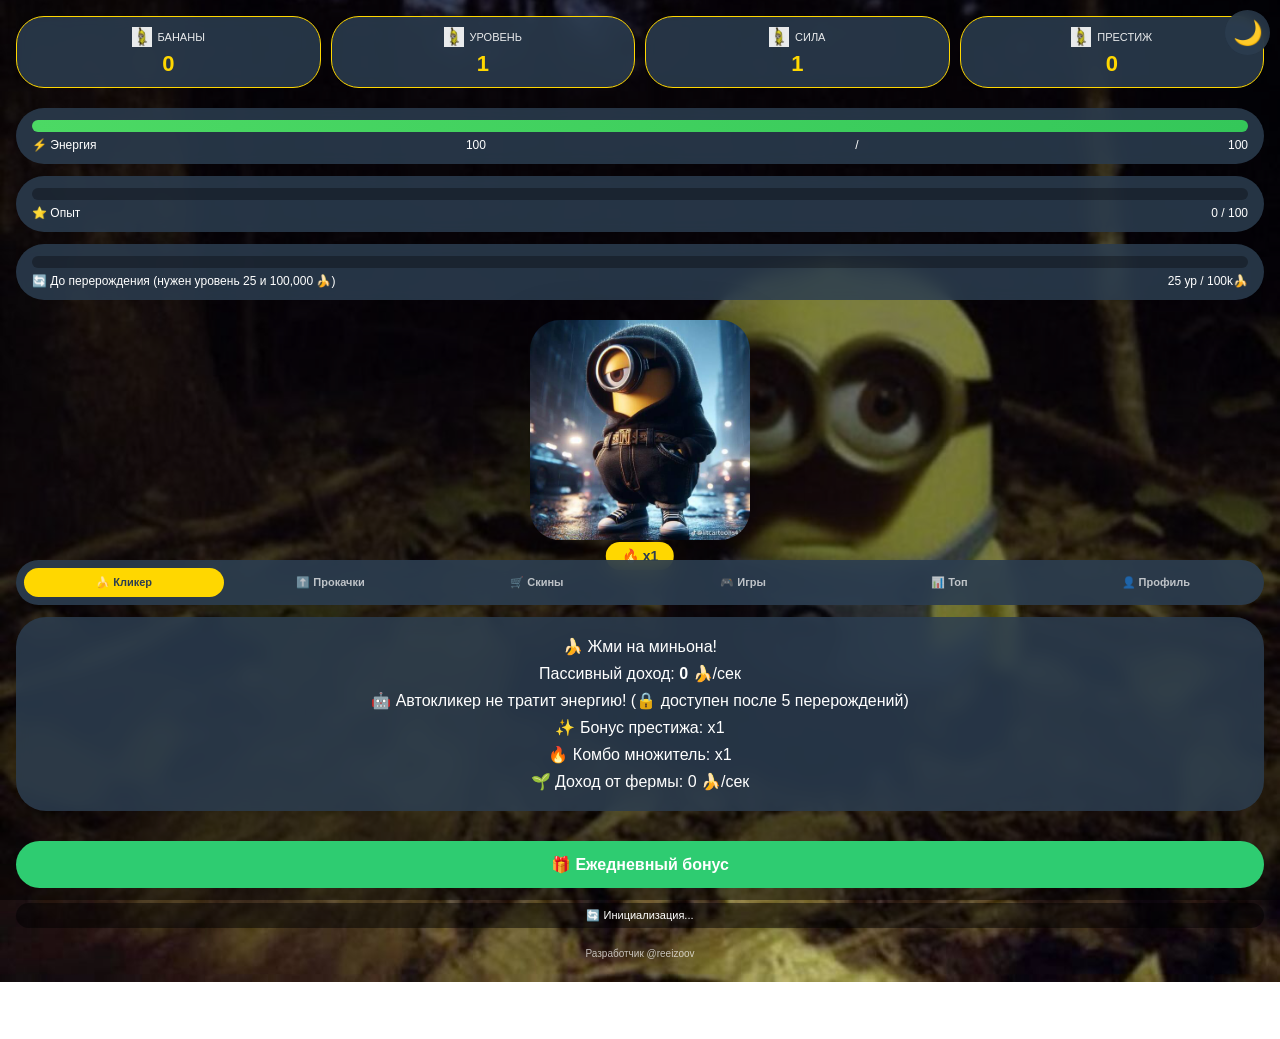
==== commit d5786288: "Update index.html" ====
--- a/index.html
+++ b/index.html
@@ -3,7 +3,7 @@
 <head>
     <meta charset="UTF-8">
     <meta name="viewport" content="width=device-width, initial-scale=1.0, viewport-fit=cover">
-    <title>🍌 Minion Clicker | Миньон Кликер</title>
+    <title>🍌 Minion Clicker | Миньон Кликер + Ферма</title>
     <script src="https://telegram.org/js/telegram-web-app.js"></script>
     <style>
         @font-face {
@@ -24,13 +24,7 @@
             font-weight: 700;
             font-style: normal;
         }
-        * {
-            margin: 0;
-            padding: 0;
-            box-sizing: border-box;
-            user-select: none;
-            -webkit-tap-highlight-color: transparent;
-        }
+        * { margin: 0; padding: 0; box-sizing: border-box; user-select: none; -webkit-tap-highlight-color: transparent; }
         body {
             font-family: 'Marua', 'Segoe UI', sans-serif;
             min-height: 100vh;
@@ -40,69 +34,35 @@
             background-size: cover;
             position: relative;
         }
-        body::before {
-            content: '';
-            position: fixed;
-            top: 0;
-            left: 0;
-            width: 100%;
-            height: 100%;
-            background: rgba(0, 0, 0, 0.5);
-            z-index: -1;
-        }
+        body::before { content: ''; position: fixed; top: 0; left: 0; width: 100%; height: 100%; background: rgba(0, 0, 0, 0.5); z-index: -1; }
         body.dark-theme::before { background: rgba(0, 0, 0, 0.8); }
         body.dark-theme .stat-card, body.dark-theme .energy-box, body.dark-theme .exp-box,
         body.dark-theme .prestige-progress-box, body.dark-theme .offline-card, body.dark-theme .tabs,
         body.dark-theme .upgrade-category-tabs, body.dark-theme .item-card,
         body.dark-theme .leaderboard-item, body.dark-theme .achievement-item,
         body.dark-theme .referral-link, body.dark-theme .day-card,
-        body.dark-theme .skin-item, body.dark-theme .skin-item.active {
-            background: rgba(0, 0, 0, 0.7);
-        }
-        body.dark-theme .item-card .item-name { color: #FFD700; }
+        body.dark-theme .skin-item, body.dark-theme .skin-item.active { background: rgba(0, 0, 0, 0.7); }
 
         @keyframes floatBanana {
             0% { transform: translateY(100vh) rotate(0deg); opacity: 0; }
             100% { transform: translateY(-100px) rotate(360deg); opacity: 1; }
         }
         .banana-particle {
-            position: fixed;
-            width: 30px;
-            height: 30px;
-            background: url('banana.jpg') no-repeat center;
-            background-size: contain;
-            pointer-events: none;
-            z-index: 999;
-            animation: floatBanana 8s linear infinite;
-        }
-
-        .stats-grid {
-            display: flex;
-            gap: 10px;
-            margin-bottom: 20px;
-            flex-wrap: wrap;
-        }
+            position: fixed; width: 30px; height: 30px; background: url('banana.jpg') no-repeat center;
+            background-size: contain; pointer-events: none; z-index: 999; animation: floatBanana 8s linear infinite;
+        }
+        .stats-grid { display: flex; gap: 10px; margin-bottom: 20px; flex-wrap: wrap; }
         .stat-card {
-            flex: 1;
-            background: rgba(44, 62, 80, 0.85);
-            backdrop-filter: blur(8px);
-            border-radius: 28px;
-            padding: 10px 6px;
-            text-align: center;
-            color: white;
-            border: 1px solid #FFD700;
-            min-width: 70px;
+            flex: 1; background: rgba(44, 62, 80, 0.85); backdrop-filter: blur(8px); border-radius: 28px;
+            padding: 10px 6px; text-align: center; color: white; border: 1px solid #FFD700; min-width: 70px;
         }
         .stat-label { font-size: 11px; opacity: 0.9; display: flex; align-items: center; justify-content: center; gap: 6px; margin-bottom: 4px; }
         .stat-icon { width: 20px; height: 20px; object-fit: contain; }
         .stat-value { font-size: 22px; font-weight: 700; color: #FFD700; }
 
         .energy-box, .exp-box, .prestige-progress-box {
-            background: rgba(44, 62, 80, 0.85);
-            backdrop-filter: blur(8px);
-            border-radius: 30px;
-            padding: 12px 16px;
-            margin-bottom: 12px;
+            background: rgba(44, 62, 80, 0.85); backdrop-filter: blur(8px); border-radius: 30px;
+            padding: 12px 16px; margin-bottom: 12px;
         }
         .bar-bg { background: rgba(0,0,0,0.3); border-radius: 20px; height: 12px; overflow: hidden; }
         .energy-fill { background: linear-gradient(90deg, #4cd964, #34c759); width: 100%; height: 100%; transition: width 0.2s; }
@@ -119,13 +79,10 @@
             background: #FFD700; color: #2C3E50; padding: 6px 16px; border-radius: 40px;
             font-weight: 700; font-size: 14px; white-space: nowrap; box-shadow: 0 2px 10px rgba(0,0,0,0.2);
         }
-
         .theme-toggle {
-            position: fixed; top: 10px; right: 10px; background: rgba(44,62,80,0.8);
-            border: none; border-radius: 50%; width: 45px; height: 45px; font-size: 24px;
-            cursor: pointer; z-index: 100; backdrop-filter: blur(5px);
-        }
-
+            position: fixed; top: 10px; right: 10px; background: rgba(44,62,80,0.8); border: none;
+            border-radius: 50%; width: 45px; height: 45px; font-size: 24px; cursor: pointer; z-index: 100; backdrop-filter: blur(5px);
+        }
         .tabs {
             display: flex; gap: 6px; background: rgba(44, 62, 80, 0.9); backdrop-filter: blur(10px);
             padding: 8px; border-radius: 40px; margin: 20px 0 12px; flex-wrap: wrap;
@@ -137,40 +94,24 @@
         .tab-content.active { display: block; }
         @keyframes fade { from { opacity: 0; } to { opacity: 1; } }
 
-        /* Категории прокачек (вкладки внутри вкладки) */
         .upgrade-category-tabs {
             display: flex; gap: 6px; background: rgba(0,0,0,0.4); backdrop-filter: blur(5px);
             padding: 6px; border-radius: 30px; margin-bottom: 12px; flex-wrap: wrap;
         }
         .upgrade-cat {
-            flex: 1; text-align: center; padding: 6px 4px; border-radius: 25px;
-            cursor: pointer; font-weight: 600; font-size: 10px; color: rgba(255,255,255,0.8);
-            transition: 0.2s;
+            flex: 1; text-align: center; padding: 6px 4px; border-radius: 25px; cursor: pointer;
+            font-weight: 600; font-size: 10px; color: rgba(255,255,255,0.8); transition: 0.2s;
         }
         .upgrade-cat.active { background: #FFD700; color: #2C3E50; }
         .upgrade-category-content { display: none; }
         .upgrade-category-content.active { display: block; }
 
-        .upgrade-list, .shop-list {
-            display: flex;
-            flex-direction: column;
-            gap: 10px;
-            max-height: 450px;
-            overflow-y: auto;
-            padding-right: 4px;
-        }
+        .upgrade-list, .shop-list { display: flex; flex-direction: column; gap: 10px; max-height: 450px; overflow-y: auto; padding-right: 4px; }
         .item-card {
-            background: transparent;
-            backdrop-filter: blur(4px);
-            border-radius: 24px;
-            padding: 12px;
-            display: flex;
-            justify-content: space-between;
-            align-items: center;
-            box-shadow: 0 2px 8px rgba(0,0,0,0.2);
-            border-left: 6px solid #FFD700;
-            cursor: pointer;
-            transition: 0.05s linear;
+            background: transparent; backdrop-filter: blur(4px); border-radius: 24px; padding: 12px;
+            display: flex; justify-content: space-between; align-items: center;
+            box-shadow: 0 2px 8px rgba(0,0,0,0.2); border-left: 6px solid #FFD700;
+            cursor: pointer; transition: 0.05s linear;
         }
         .item-card:active { transform: scale(0.98); background: rgba(0,0,0,0.2); }
         .item-info { flex: 1; }
@@ -191,9 +132,9 @@
 
         .offline-card { background: rgba(44,62,80,0.85); backdrop-filter: blur(8px); border-radius: 30px; padding: 20px; text-align: center; color: white; margin-bottom: 15px; }
         .toast {
-            position: fixed; bottom: 100px; left: 50%; transform: translateX(-50%);
-            background: #2C3E50; color: #FFD700; padding: 10px 20px; border-radius: 40px;
-            font-size: 14px; font-weight: 600; z-index: 1100; animation: fadeToast 2s forwards; white-space: nowrap;
+            position: fixed; bottom: 100px; left: 50%; transform: translateX(-50%); background: #2C3E50;
+            color: #FFD700; padding: 10px 20px; border-radius: 40px; font-size: 14px; font-weight: 600;
+            z-index: 1100; animation: fadeToast 2s forwards; white-space: nowrap;
         }
         @keyframes fadeToast { 0% { opacity: 1; } 70% { opacity: 1; } 100% { opacity: 0; visibility: hidden; } }
         .sync-status { text-align: center; font-size: 11px; margin-top: 15px; color: white; background: rgba(0,0,0,0.5); padding: 6px; border-radius: 40px; font-weight: 500; }
@@ -213,17 +154,9 @@
         .leader-name { flex: 1; font-weight: 700; color: #FFD700; text-shadow: 1px 1px 0 #000; }
         .leader-stats { color: #eee; font-weight: 700; font-size: 12px; text-align: right; text-shadow: 1px 1px 0 #000; }
         .skin-item {
-            display: inline-block;
-            width: calc(33% - 10px);
-            margin: 5px;
-            text-align: center;
-            background: rgba(0,0,0,0.5);
-            backdrop-filter: blur(4px);
-            border-radius: 20px;
-            padding: 10px;
-            cursor: pointer;
-            transition: 0.1s;
-            color: white;
+            display: inline-block; width: calc(33% - 10px); margin: 5px; text-align: center;
+            background: rgba(0,0,0,0.5); backdrop-filter: blur(4px); border-radius: 20px;
+            padding: 10px; cursor: pointer; transition: 0.1s; color: white;
         }
         .skin-item:active { transform: scale(0.97); }
         .skin-item.active { border: 2px solid #FFD700; background: rgba(0,0,0,0.7); border-radius: 20px; }
@@ -251,22 +184,17 @@
 <body>
 
 <button class="theme-toggle" id="themeToggle">🌙</button>
-
 <div class="stats-grid">
     <div class="stat-card"><div class="stat-label"><img src="banana.jpg" class="stat-icon" onerror="this.src='data:image/svg+xml,%3Csvg xmlns=%27http://www.w3.org/2000/svg%27 viewBox=%270 0 100 100%27%3E%3Ctext x=%2750%27 y=%2770%27 text-anchor=%27middle%27 font-size=%2740%27%3E🍌%3C/text%3E%3C/svg%3E'"> БАНАНЫ</div><div class="stat-value" id="bananas">0</div></div>
     <div class="stat-card"><div class="stat-label"><img src="banana.jpg" class="stat-icon" onerror="this.src='data:image/svg+xml,%3Csvg xmlns=%27http://www.w3.org/2000/svg%27 viewBox=%270 0 100 100%27%3E%3Ctext x=%2750%27 y=%2770%27 text-anchor=%27middle%27 font-size=%2740%27%3E⭐%3C/text%3E%3C/svg%3E'"> УРОВЕНЬ</div><div class="stat-value" id="level">1</div></div>
     <div class="stat-card"><div class="stat-label"><img src="banana.jpg" class="stat-icon" onerror="this.src='data:image/svg+xml,%3Csvg xmlns=%27http://www.w3.org/2000/svg%27 viewBox=%270 0 100 100%27%3E%3Ctext x=%2750%27 y=%2770%27 text-anchor=%27middle%27 font-size=%2740%27%3E💪%3C/text%3E%3C/svg%3E'"> СИЛА</div><div class="stat-value" id="clickPower">1</div></div>
     <div class="stat-card"><div class="stat-label"><img src="banana.jpg" class="stat-icon" onerror="this.src='data:image/svg+xml,%3Csvg xmlns=%27http://www.w3.org/2000/svg%27 viewBox=%270 0 100 100%27%3E%3Ctext x=%2750%27 y=%2770%27 text-anchor=%27middle%27 font-size=%2740%27%3E🔄%3C/text%3E%3C/svg%3E'"> ПРЕСТИЖ</div><div class="stat-value" id="prestigeCount">0</div></div>
 </div>
-
 <div class="energy-box"><div class="bar-bg"><div class="energy-fill" id="energyFill" style="width: 100%"></div></div><div class="bar-text"><span>⚡ Энергия</span><span id="energy">100</span> / <span id="maxEnergy">100</span></div></div>
 <div class="exp-box"><div class="bar-bg"><div class="exp-fill" id="expFill" style="width: 0%"></div></div><div class="bar-text"><span>⭐ Опыт</span><span id="expText">0 / 100</span></div></div>
-<div class="prestige-progress-box"><div class="bar-bg"><div class="prestige-fill" id="prestigeFill" style="width: 0%"></div></div><div class="bar-text"><span>🔄 До перерождения (нужен уровень <span id="requiredLevel">25</span>)</span><span id="prestigeNeededText">25 уровень</span></div></div>
-
-<div class="minion-wrap">
-    <div class="minion" id="minion"><img src="minion.clicker.jpg" alt="Миньон" class="minion-img" id="minionImg" onerror="this.src='data:image/svg+xml,%3Csvg xmlns=%27http://www.w3.org/2000/svg%27 viewBox=%270 0 100 100%27%3E%3Ccircle cx=%2750%27 cy=%2750%27 r=%2745%27 fill=%27%23FFD700%27/%3E%3Ctext x=%2750%27 y=%2770%27 text-anchor=%27middle%27 font-size=%2740%27%3E🐵%3C/text%3E%3C/svg%3E'"></div>
-    <div class="combo-counter" id="comboCounter">🔥 x1</div>
-</div>
+<div class="prestige-progress-box"><div class="bar-bg"><div class="prestige-fill" id="prestigeFill" style="width: 0%"></div></div><div class="bar-text"><span>🔄 До перерождения (нужен уровень <span id="requiredLevel">25</span> и <span id="requiredBananas">100,000</span> 🍌)</span><span id="prestigeNeededText">25 ур / 100k🍌</span></div></div>
+
+<div class="minion-wrap"><div class="minion" id="minion"><img src="minion.clicker.jpg" alt="Миньон" class="minion-img" id="minionImg" onerror="this.src='data:image/svg+xml,%3Csvg xmlns=%27http://www.w3.org/2000/svg%27 viewBox=%270 0 100 100%27%3E%3Ccircle cx=%2750%27 cy=%2750%27 r=%2745%27 fill=%27%23FFD700%27/%3E%3Ctext x=%2750%27 y=%2770%27 text-anchor=%27middle%27 font-size=%2740%27%3E🐵%3C/text%3E%3C/svg%3E'"></div><div class="combo-counter" id="comboCounter">🔥 x1</div></div>
 
 <div class="tabs">
     <div class="tab active" data-tab="clicker">🍌 Кликер</div>
@@ -278,39 +206,33 @@
 </div>
 
 <div class="tab-content active" id="tab-clicker">
-    <div class="offline-card">
-        🍌 Жми на миньона!<div style="margin-top:8px;">Пассивный доход: <strong id="passiveIncome">0</strong> 🍌/сек</div>
-        <div style="margin-top:8px;">🤖 Автокликер не тратит энергию! (🔒 доступен после 5 перерождений)</div>
-        <div style="margin-top:8px;">✨ Бонус престижа: x<span id="prestigeMult">1</span></div>
-        <div style="margin-top:8px;">🔥 Комбо множитель: x<span id="comboMult">1</span></div>
-    </div>
+    <div class="offline-card">🍌 Жми на миньона!<div style="margin-top:8px;">Пассивный доход: <strong id="passiveIncome">0</strong> 🍌/сек</div><div style="margin-top:8px;">🤖 Автокликер не тратит энергию! (🔒 доступен после 5 перерождений)</div><div style="margin-top:8px;">✨ Бонус престижа: x<span id="prestigeMult">1</span></div><div style="margin-top:8px;">🔥 Комбо множитель: x<span id="comboMult">1</span></div><div style="margin-top:8px;">🌱 Доход от фермы: <span id="farmIncome">0</span> 🍌/сек</div></div>
     <button class="task-claim" id="dailyBonusBtn">🎁 Ежедневный бонус</button>
 </div>
 
 <div class="tab-content" id="tab-upgrades">
-    <div class="upgrade-category-tabs" id="upgradeCatTabs">
+    <div class="upgrade-category-tabs">
         <div class="upgrade-cat active" data-cat="combat">💪 Боевые</div>
         <div class="upgrade-cat" data-cat="energy">⚡ Энергия</div>
         <div class="upgrade-cat" data-cat="economy">💰 Экономика</div>
         <div class="upgrade-cat" data-cat="special">🌟 Особые</div>
+        <div class="upgrade-cat" data-cat="farm">🏭 Ферма</div>
     </div>
     <div id="upgradeCatCombat" class="upgrade-category-content active"><div class="upgrade-list" id="upgradesCombat"></div></div>
     <div id="upgradeCatEnergy" class="upgrade-category-content"><div class="upgrade-list" id="upgradesEnergy"></div></div>
     <div id="upgradeCatEconomy" class="upgrade-category-content"><div class="upgrade-list" id="upgradesEconomy"></div></div>
     <div id="upgradeCatSpecial" class="upgrade-category-content"><div class="upgrade-list" id="upgradesSpecial"></div></div>
+    <div id="upgradeCatFarm" class="upgrade-category-content"><div class="upgrade-list" id="upgradesFarm"></div></div>
     <button class="btn-prestige" id="prestigeBtn">🔄 ПЕРЕРОДИТЬСЯ (нужно <span id="prestigeCost">100,000</span> 🍌 и уровень <span id="prestigeRequiredLevel">25</span>)</button>
 </div>
 
 <div class="tab-content" id="tab-shop"><div class="shop-list" id="shopList"></div></div>
-
 <div class="tab-content" id="tab-games">
     <div class="offline-card">🎮 ВЕСЁЛЫЕ ИГРЫ 🎮</div>
     <button class="game-btn" id="bananaGameBtn">🍌 УГАДАЙ БАНАН (выбор сложности)</button>
     <button class="game-btn" id="wheelBtn" style="margin-top:10px; background:#9B59B6;">🎡 КОЛЕСО ФОРТУНЫ</button>
 </div>
-
 <div class="tab-content" id="tab-leaderboard"><div id="leaderboardList"><div class="offline-card">🏆 Загрузка...</div></div></div>
-
 <div class="tab-content" id="tab-profile">
     <div class="offline-card">
         <div>👤 <span id="playerName">-</span></div>
@@ -332,100 +254,41 @@
         <button class="btn-prestige" id="syncCloudBtn" style="margin-top:12px;">☁️ Синхронизировать</button>
     </div>
 </div>
-
 <div class="sync-status" id="syncStatus">🔄 Инициализация...</div>
 <div class="developer">Разработчик @reeizoov</div>
 
-<!-- Модалка Угадай банан -->
 <div class="game-overlay hidden" id="gameOverlay"></div>
-<div class="game-modal hidden" id="gameModal">
-    <h3>🍌 Угадай банан!</h3>
-    <p>В каком ящике спрятан банан?</p>
-    <div id="bananaBoxes" style="display:flex; justify-content:center; flex-wrap:wrap;"></div>
-    <div style="margin-top:10px;"><button class="difficulty-btn" data-diff="easy">😊 Лёгкий</button><button class="difficulty-btn" data-diff="medium">😐 Средний</button><button class="difficulty-btn" data-diff="hard">😤 Сложный</button></div>
-    <button id="closeGameBtn" style="margin-top:15px; background:#E74C3C; padding:8px 20px; border:none; border-radius:20px; color:white; font-weight:600;">Закрыть</button>
-</div>
-
-<!-- Модалка Колесо фортуны -->
+<div class="game-modal hidden" id="gameModal"><h3>🍌 Угадай банан!</h3><p>В каком ящике спрятан банан?</p><div id="bananaBoxes" style="display:flex; justify-content:center; flex-wrap:wrap;"></div><div style="margin-top:10px;"><button class="difficulty-btn" data-diff="easy">😊 Лёгкий</button><button class="difficulty-btn" data-diff="medium">😐 Средний</button><button class="difficulty-btn" data-diff="hard">😤 Сложный</button></div><button id="closeGameBtn" style="margin-top:15px; background:#E74C3C; padding:8px 20px; border:none; border-radius:20px; color:white; font-weight:600;">Закрыть</button></div>
 <div class="game-overlay hidden" id="wheelOverlay"></div>
-<div class="game-modal hidden" id="wheelModal">
-    <h3>🎡 КОЛЕСО ФОРТУНЫ</h3>
-    <div class="wheel-container">
-        <div class="wheel" id="wheel"><div class="wheel-center"></div></div>
-    </div>
-    <button class="spin-btn" id="spinWheelBtn">КРУТИТЬ (за 5000🍌)</button>
-    <div class="wheel-rewards" id="wheelRewards"></div>
-    <button id="closeWheelBtn" style="margin-top:10px; background:#E74C3C; padding:8px 20px; border:none; border-radius:20px; color:white; font-weight:600;">Закрыть</button>
-</div>
+<div class="game-modal hidden" id="wheelModal"><h3>🎡 КОЛЕСО ФОРТУНЫ</h3><div class="wheel-container"><div class="wheel" id="wheel"><div class="wheel-center"></div></div></div><button class="spin-btn" id="spinWheelBtn">КРУТИТЬ (за 5000🍌)</button><div class="wheel-rewards" id="wheelRewards"></div><button id="closeWheelBtn" style="margin-top:10px; background:#E74C3C; padding:8px 20px; border:none; border-radius:20px; color:white; font-weight:600;">Закрыть</button></div>
 
 <script>
     (function() {
         const tg = window.Telegram.WebApp;
-        tg.ready();
-        tg.expand();
-
+        tg.ready(); tg.expand();
         const userId = tg.initDataUnsafe?.user?.id || `demo_${Math.random().toString(36).substr(2, 8)}`;
         const userName = tg.initDataUnsafe?.user?.first_name || tg.initDataUnsafe?.user?.username || "Миньон";
         
         function getPrestigeMultiplier() { return Math.pow(2, gameData.prestigeCount); }
-        function getRequiredLevelForPrestige() { return 25 + (25 * gameData.prestigeCount); }
-        function getRequiredBananasForPrestige() { return 100000 * Math.pow(2, gameData.prestigeCount); }
+        function getRequiredLevel() { return 25 + 25 * gameData.prestigeCount; }
+        function getRequiredBananas() { return 100000 * Math.pow(2, gameData.prestigeCount); }
 
         let gameData = {
-            userId, username: userName,
-            bananas: 100, level: 1, exp: 0, totalClicks: 0,
+            userId, username: userName, bananas: 100, level: 1, exp: 0, totalClicks: 0, farmIncome: 0,
             clickPower1: 0, clickPower5: 0, clickPower10: 0, clickPower25: 0, clickPower50: 0,
-            clickMastery: 0, explosive: 0,
-            prestigeCount: 0, maxEnergy: 100, energy: 100,
-            lastOnline: Date.now(), lastDaily: null, dailyStreak: 0,
-            combo: 0, lastClickTime: 0,
-            activeSkin: 'default', ownedSkins: ['default'],
+            clickMastery: 0, explosive: 0, prestigeCount: 0, maxEnergy: 100, energy: 100,
+            lastOnline: Date.now(), lastDaily: null, dailyStreak: 0, combo: 0, lastClickTime: 0,
+            activeSkin: 'default', ownedSkins: ['default'], totalEarned: 0,
             upgrades: {
                 energy:0, regen:0, bonus:0, offline:0, crit:0, auto:0, luck:0, shield:0, double:0, mega:0,
-                efficiency:0, recovery:0, vampire:0, bank:0, investment:0, luckyClick:0, alchemy:0, speed:0, inspiration:0, holyBanana:0
+                efficiency:0, recovery:0, vampire:0, bank:0, investment:0, luckyClick:0, alchemy:0, speed:0, inspiration:0, holyBanana:0,
+                farmTree:0, farmHarvest:0, farmFertilizer:0, farmGreenhouse:0, farmAuto:0
             },
-            achievements: {},
-            tasks: { task1: false, task2: false, task3: false },
-            referralCode: Math.random().toString(36).substr(2, 8).toUpperCase(),
-            referrals: [], referralBonusPercent: 0, totalEarned: 0
+            achievements: {}, tasks: { task1: false, task2: false, task3: false },
+            referralCode: Math.random().toString(36).substr(2, 8).toUpperCase(), referrals: [], referralBonusPercent: 0
         };
         
-        let autoClickerInterval = null, comboTimeout = null;
-        
-        // Достижения
-        const achievementsList = {
-            click100: { name: "🎯 Первые 100 кликов", reward: 500, condition: () => gameData.totalClicks >= 100 },
-            click1000: { name: "🔥 1000 кликов", reward: 2000, condition: () => gameData.totalClicks >= 1000 },
-            level10: { name: "⭐ 10 уровень", reward: 2000, condition: () => gameData.level >= 10 },
-            prestige1: { name: "🔄 Первое перерождение", reward: 10000, condition: () => gameData.prestigeCount >= 1 },
-            bananas100k: { name: "💰 100,000 бананов", reward: 5000, condition: () => gameData.totalEarned >= 100000 },
-            upgrade25: { name: "⚡ 25 уровней прокачек", reward: 3000, condition: () => Object.values(gameData.upgrades).reduce((a,b)=>a+b,0) + gameData.clickPower1+gameData.clickPower5+gameData.clickPower10+gameData.clickPower25+gameData.clickPower50 >= 25 }
-        };
-        
-        function checkAchievements() {
-            for (let [id, ach] of Object.entries(achievementsList)) {
-                if (!gameData.achievements[id] && ach.condition()) {
-                    gameData.achievements[id] = true;
-                    gameData.bananas += ach.reward;
-                    showToast(`🏆 Достижение "${ach.name}"! +${ach.reward} 🍌`, "#FFD700");
-                    syncToCloud();
-                }
-            }
-        }
-        
-        function renderAchievements() {
-            const container = document.getElementById('achievementsList');
-            container.innerHTML = '';
-            for (let [id, ach] of Object.entries(achievementsList)) {
-                const unlocked = gameData.achievements[id];
-                const div = document.createElement('div');
-                div.className = 'achievement-item';
-                div.innerHTML = `<div><strong>${ach.name}</strong><br><small>+${ach.reward}🍌</small></div><div>${unlocked ? '✅' : '🔒'}</div>`;
-                container.appendChild(div);
-            }
-        }
-        
-        // СКИНЫ
+        let autoClickerInterval = null, comboTimeout = null, farmInterval = null;
         const skins = {
             default: { name: '🐵 Обычный', price: 0, img: 'minion.clicker.jpg' },
             super: { name: '🦸 Супер миньон', price: 5000, img: 'minion_super.jpg' },
@@ -434,6 +297,34 @@
             pirate: { name: '🏴‍☠️ Пират миньон', price: 100000, img: 'minion_pirate.jpg' }
         };
         
+        const wheelRewards = [1000,2000,5000,10000,500,200,5000,1000,20000,100];
+        const achievementsList = {
+            click100: { name: "🎯 Первые 100 кликов", reward: 500, condition: () => gameData.totalClicks >= 100 },
+            click1000: { name: "🔥 1000 кликов", reward: 2000, condition: () => gameData.totalClicks >= 1000 },
+            level10: { name: "⭐ 10 уровень", reward: 2000, condition: () => gameData.level >= 10 },
+            prestige1: { name: "🔄 Первое перерождение", reward: 10000, condition: () => gameData.prestigeCount >= 1 },
+            bananas100k: { name: "💰 100,000 бананов", reward: 5000, condition: () => gameData.totalEarned >= 100000 },
+            farm10: { name: "🌱 Садовод", reward: 3000, condition: () => gameData.upgrades.farmTree >= 10 }
+        };
+        
+        function checkAchievements() {
+            for (let [id, ach] of Object.entries(achievementsList))
+                if (!gameData.achievements[id] && ach.condition()) {
+                    gameData.achievements[id] = true; gameData.bananas += ach.reward;
+                    showToast(`🏆 Достижение "${ach.name}"! +${ach.reward} 🍌`, "#FFD700"); syncToCloud();
+                }
+        }
+        function renderAchievements() {
+            const container = document.getElementById('achievementsList');
+            container.innerHTML = '';
+            for (let [id, ach] of Object.entries(achievementsList)) {
+                const unlocked = gameData.achievements[id];
+                const div = document.createElement('div'); div.className = 'achievement-item';
+                div.innerHTML = `<div><strong>${ach.name}</strong><br><small>+${ach.reward}🍌</small></div><div>${unlocked ? '✅' : '🔒'}</div>`;
+                container.appendChild(div);
+            }
+        }
+        
         function getTotalClickPower() { 
             let power = 1 + gameData.clickPower1*1 + gameData.clickPower5*5 + gameData.clickPower10*10 + gameData.clickPower25*25 + gameData.clickPower50*50;
             power *= (1 + gameData.clickMastery * 0.02);
@@ -442,17 +333,18 @@
         
         function getUpgradeCost(upgradeId, level) {
             const bases = {
-                click1:10, click5:200, click10:800, click25:3000, click50:10000,
-                energy:15, regen:20, bonus:25, offline:30, crit:50, auto:100, luck:80, shield:120, double:200, mega:500,
-                efficiency:150, recovery:180, vampire:250, bank:300, investment:400, luckyClick:350, alchemy:450, speed:200, inspiration:300, holyBanana:500,
-                mastery:500, explosive:600
+                click1:10, click5:200, click10:800, click25:3000, click50:10000, mastery:500, explosive:600,
+                energy:15, regen:20, shield:120, efficiency:150, recovery:180, vampire:250,
+                bonus:25, offline:30, crit:50, auto:100, luck:80, double:200, mega:500, bank:300, investment:400,
+                luckyClick:350, alchemy:450, speed:200, inspiration:300, holyBanana:500,
+                farmTree:100, farmHarvest:200, farmFertilizer:300, farmGreenhouse:500, farmAuto:1000
             };
             return Math.floor((bases[upgradeId]||10) * Math.pow(1.2, level));
         }
         
         function getComboMultiplier() { return Math.min(5, 1 + Math.floor(gameData.combo / 10)); }
         
-        function buyUpgrade(upgradeId, cat) {
+        function buyUpgrade(upgradeId) {
             let level = 0;
             if (upgradeId === 'click1') level = gameData.clickPower1;
             else if (upgradeId === 'click5') level = gameData.clickPower5;
@@ -494,6 +386,11 @@
                 else if (upgradeId === 'speed') gameData.upgrades.speed++;
                 else if (upgradeId === 'inspiration') gameData.upgrades.inspiration++;
                 else if (upgradeId === 'holyBanana') gameData.upgrades.holyBanana++;
+                else if (upgradeId === 'farmTree') { gameData.upgrades.farmTree++; updateFarmIncome(); }
+                else if (upgradeId === 'farmHarvest') { gameData.upgrades.farmHarvest++; updateFarmIncome(); }
+                else if (upgradeId === 'farmFertilizer') { gameData.upgrades.farmFertilizer++; updateFarmIncome(); }
+                else if (upgradeId === 'farmGreenhouse') { gameData.upgrades.farmGreenhouse++; updateFarmIncome(); }
+                else if (upgradeId === 'farmAuto') { gameData.upgrades.farmAuto++; updateFarmIncome(); }
                 updateUI(); syncToCloud(); showToast(`✅ ${upgradeId} улучшена!`, "#2ECC71");
                 if (!gameData.tasks.task2) { gameData.tasks.task2 = true; syncToCloud(); }
             } else showToast(`❌ Нужно ${cost.toLocaleString()} 🍌`, "#E74C3C");
@@ -503,8 +400,7 @@
             if (gameData.ownedSkins.includes(skinId)) {
                 gameData.activeSkin = skinId;
                 document.getElementById('minionImg').src = skins[skinId].img;
-                showToast(`✅ Скин ${skins[skinId].name} активирован!`, "#2ECC71");
-                syncToCloud(); return;
+                showToast(`✅ Скин ${skins[skinId].name} активирован!`, "#2ECC71"); syncToCloud(); return;
             }
             const skin = skins[skinId];
             if (gameData.bananas >= skin.price) {
@@ -517,12 +413,29 @@
             } else showToast(`❌ Нужно ${skin.price} 🍌`, "#E74C3C");
         }
         
+        function updateFarmIncome() {
+            let income = 0.5 * gameData.upgrades.farmTree;
+            income *= (1 + gameData.upgrades.farmHarvest * 0.05);
+            income *= (1 + gameData.upgrades.farmFertilizer * 0.03);
+            income *= (1 + gameData.upgrades.farmGreenhouse * 0.02);
+            gameData.farmIncome = income;
+            if (farmInterval) clearInterval(farmInterval);
+            if (gameData.upgrades.farmAuto > 0) {
+                farmInterval = setInterval(() => {
+                    let harvest = gameData.farmIncome;
+                    if (gameData.upgrades.farmAuto > 0) harvest *= (1 + gameData.upgrades.farmAuto * 0.1);
+                    gameData.bananas += Math.floor(harvest);
+                    updateUI(); syncToCloud();
+                    showToast(`🌱 Ферма принесла +${Math.floor(harvest)} 🍌!`, "#2ECC71");
+                }, 10000);
+            }
+        }
+        
         function clickMinion() {
             if (gameData.energy <= 0) { showToast("❌ Нет энергии!", "#E74C3C"); return; }
             const now = Date.now();
             if (now - gameData.lastClickTime > 3000) gameData.combo = 0;
-            gameData.combo++;
-            gameData.lastClickTime = now;
+            gameData.combo++; gameData.lastClickTime = now;
             if (comboTimeout) clearTimeout(comboTimeout);
             comboTimeout = setTimeout(() => { gameData.combo = 0; updateUI(); }, 3000);
             
@@ -539,37 +452,26 @@
             if (Math.random() < gameData.upgrades.luckyClick * 0.02) { gain = Math.floor(gain * 3); showToast("✨ СЧАСТЛИВЫЙ КЛИК! x3", "#9B59B6"); }
             if (gameData.explosive > 0 && Math.random() < gameData.explosive * 0.01) { gain *= 5; showToast("💥 ВЗРЫВНОЙ УДАР! x5", "#E74C3C"); }
             
-            let energyCost = 1;
-            let totalShield = gameData.upgrades.shield * 0.02 + gameData.upgrades.efficiency * 0.03;
-            energyCost = Math.max(0.1, energyCost - totalShield);
+            let energyCost = 1 - (gameData.upgrades.shield * 0.02 + gameData.upgrades.efficiency * 0.03);
+            energyCost = Math.max(0.1, energyCost);
             if (gameData.upgrades.vampire > 0 && Math.random() < gameData.upgrades.vampire * 0.03) energyCost = 0;
-            
             gameData.energy = Math.max(0, gameData.energy - energyCost);
-            gameData.bananas += gain;
-            gameData.totalClicks++;
-            gameData.totalEarned += gain;
+            gameData.bananas += gain; gameData.totalClicks++; gameData.totalEarned += gain;
             
             let expGain = 1 + Math.floor(gameData.upgrades.speed * 0.1);
             gameData.exp += expGain;
             let expNeeded = gameData.level * 100;
             if (gameData.exp >= expNeeded) {
-                gameData.exp -= expNeeded;
-                gameData.level++;
+                gameData.exp -= expNeeded; gameData.level++;
                 gameData.bananas += 100;
                 showToast(`🎉 УРОВЕНЬ ${gameData.level}! +100 🍌`, "#8E44AD");
                 document.getElementById('level').classList.add('level-up');
                 setTimeout(() => document.getElementById('level').classList.remove('level-up'), 500);
             }
-            
-            if (gameData.upgrades.bank > 0) {
-                let bankBonus = Math.floor(gameData.bananas * 0.001 * gameData.upgrades.bank);
-                if (bankBonus > 0) gameData.bananas += bankBonus;
-            }
+            if (gameData.upgrades.bank > 0) gameData.bananas += Math.floor(gameData.bananas * 0.001 * gameData.upgrades.bank);
             if (gameData.upgrades.holyBanana > 0 && Math.random() < gameData.upgrades.holyBanana * 0.01) {
-                gameData.bananas += 10000;
-                showToast("✨ СВЯТОЙ БАНАН! +10,000 🍌", "#FFD700");
-            }
-            
+                gameData.bananas += 10000; showToast("✨ СВЯТОЙ БАНАН! +10,000 🍌", "#FFD700");
+            }
             updateUI(); syncToCloud(); showFloating(gain, isCritical);
             if (tg.HapticFeedback) tg.HapticFeedback.impactOccurred('light');
             if (!gameData.tasks.task1 && gameData.bananas >= 1000) gameData.tasks.task1 = true;
@@ -581,124 +483,82 @@
             if (autoClickerInterval) clearInterval(autoClickerInterval);
             if (gameData.upgrades.auto > 0 && gameData.prestigeCount >= 5) {
                 const speed = 1 + gameData.upgrades.auto * 0.05 + gameData.upgrades.speed * 0.02;
-                const interval = Math.max(0.2, 1 / speed);
-                autoClickerInterval = setInterval(() => { if (gameData.energy > 0) clickMinion(); }, interval * 1000);
+                autoClickerInterval = setInterval(() => { if (gameData.energy > 0) clickMinion(); }, Math.max(0.2, 1/speed)*1000);
             }
         }
         
         function doPrestige() {
-            const requiredLevel = getRequiredLevelForPrestige();
-            const requiredBananas = getRequiredBananasForPrestige();
-            if (gameData.level >= requiredLevel && gameData.bananas >= requiredBananas) {
-                if (confirm(`Переродиться? Требуется уровень ${requiredLevel} и ${requiredBananas.toLocaleString()} 🍌. Бонус x2 навсегда!`)) {
-                    gameData.prestigeCount++;
-                    gameData.bananas -= requiredBananas;
-                    gameData.level = 1;
-                    gameData.exp = 0;
-                    gameData.clickPower1 = 0; gameData.clickPower5 = 0; gameData.clickPower10 = 0; gameData.clickPower25 = 0; gameData.clickPower50 = 0;
-                    gameData.clickMastery = 0; gameData.explosive = 0;
-                    gameData.maxEnergy = 100; gameData.energy = 100;
-                    gameData.upgrades = { energy:0, regen:0, bonus:0, offline:0, crit:0, auto:0, luck:0, shield:0, double:0, mega:0, efficiency:0, recovery:0, vampire:0, bank:0, investment:0, luckyClick:0, alchemy:0, speed:0, inspiration:0, holyBanana:0 };
-                    gameData.combo = 0;
-                    updateUI(); restartAutoClicker(); syncToCloud();
-                    showToast(`✨ ПЕРЕРОЖДЕНИЕ! x${getPrestigeMultiplier()} к силе!`, "#8E44AD");
-                    checkAchievements();
-                }
+            const reqLevel = getRequiredLevel(), reqBananas = getRequiredBananas();
+            if (gameData.level >= reqLevel && gameData.bananas >= reqBananas && confirm(`Переродиться? Нужен уровень ${reqLevel} и ${reqBananas.toLocaleString()} 🍌. Бонус x2 навсегда!`)) {
+                gameData.prestigeCount++;
+                gameData.bananas -= reqBananas;
+                gameData.level = 1;
+                gameData.exp = 0;
+                gameData.clickPower1 = 0; gameData.clickPower5 = 0; gameData.clickPower10 = 0; gameData.clickPower25 = 0; gameData.clickPower50 = 0;
+                gameData.clickMastery = 0; gameData.explosive = 0;
+                gameData.maxEnergy = 100; gameData.energy = 100;
+                gameData.upgrades = { energy:0, regen:0, bonus:0, offline:0, crit:0, auto:0, luck:0, shield:0, double:0, mega:0, efficiency:0, recovery:0, vampire:0, bank:0, investment:0, luckyClick:0, alchemy:0, speed:0, inspiration:0, holyBanana:0, farmTree:0, farmHarvest:0, farmFertilizer:0, farmGreenhouse:0, farmAuto:0 };
+                gameData.combo = 0; updateFarmIncome();
+                updateUI(); restartAutoClicker(); syncToCloud();
+                showToast(`✨ ПЕРЕРОЖДЕНИЕ! x${getPrestigeMultiplier()} к силе!`, "#8E44AD");
+                checkAchievements();
             } else {
-                showToast(`❌ Нужен уровень ${requiredLevel} и ${requiredBananas.toLocaleString()} 🍌`, "#E74C3C");
-            }
-        }
-        
-        // Колесо фортуны
-        const wheelRewards = [1000, 2000, 5000, 10000, 500, 200, 5000, 1000, 20000, 100];
+                showToast(`❌ Нужен уровень ${reqLevel} и ${reqBananas.toLocaleString()} 🍌`, "#E74C3C");
+            }
+        }
+        
         function initWheel() {
-            const wheel = document.getElementById('wheel');
-            if (!wheel) return;
+            const wheel = document.getElementById('wheel'); if (!wheel) return;
             wheel.innerHTML = '<div class="wheel-center"></div>';
             const segmentAngle = 360 / wheelRewards.length;
             for (let i = 0; i < wheelRewards.length; i++) {
-                const segment = document.createElement('div');
-                segment.className = 'wheel-segment';
-                const colors = ['#FF6B6B', '#4ECDC4', '#45B7D1', '#96CEB4', '#FFEAA7', '#DDA0DD', '#98D8C8', '#F7DC6F', '#BB8FCE', '#F9E79F'];
-                segment.style.backgroundColor = colors[i % colors.length];
+                const segment = document.createElement('div'); segment.className = 'wheel-segment';
+                segment.style.backgroundColor = ['#FF6B6B','#4ECDC4','#45B7D1','#96CEB4','#FFEAA7','#DDA0DD','#98D8C8','#F7DC6F','#BB8FCE','#F9E79F'][i%10];
                 segment.style.transform = `rotate(${i * segmentAngle}deg)`;
-                segment.style.width = '50%';
-                segment.style.height = '50%';
-                segment.style.left = '50%';
-                segment.style.top = '50%';
+                segment.style.width = '50%'; segment.style.height = '50%'; segment.style.left = '50%'; segment.style.top = '50%';
                 segment.style.transformOrigin = '0% 100%';
-                segment.style.display = 'flex';
-                segment.style.alignItems = 'center';
-                segment.style.justifyContent = 'center';
-                segment.style.fontSize = '14px';
-                segment.style.fontWeight = 'bold';
-                segment.style.color = '#2C3E50';
+                segment.style.display = 'flex'; segment.style.alignItems = 'center'; segment.style.justifyContent = 'center';
+                segment.style.fontSize = '14px'; segment.style.fontWeight = 'bold'; segment.style.color = '#2C3E50';
                 segment.innerText = `${wheelRewards[i]}`;
                 wheel.appendChild(segment);
             }
             document.getElementById('wheelRewards').innerHTML = wheelRewards.map(r => `<span style="background:#2C3E50; padding:2px 6px; border-radius:10px;">+${r}🍌</span>`).join('');
         }
-        
         function spinWheel() {
-            const required = 5000;
-            if (gameData.bananas < required) {
-                showToast(`❌ Нужно ${required} 🍌 для крутки!`, "#E74C3C");
-                return;
-            }
-            gameData.bananas -= required;
+            if (gameData.bananas < 5000) { showToast(`❌ Нужно 5000 🍌 для крутки!`, "#E74C3C"); return; }
+            gameData.bananas -= 5000;
             const wheel = document.getElementById('wheel');
             const randomIndex = Math.floor(Math.random() * wheelRewards.length);
             const reward = wheelRewards[randomIndex];
             const segmentAngle = 360 / wheelRewards.length;
-            const targetRotation = 360 * 5 + (360 - (randomIndex * segmentAngle + segmentAngle/2));
-            wheel.style.transform = `rotate(${targetRotation}deg)`;
+            wheel.style.transform = `rotate(${360*5 + (360 - (randomIndex * segmentAngle + segmentAngle/2))}deg)`;
             setTimeout(() => {
-                gameData.bananas += reward;
-                updateUI();
-                syncToCloud();
+                gameData.bananas += reward; updateUI(); syncToCloud();
                 showToast(`🎡 Колесо принесло +${reward} 🍌!`, "#2ECC71");
-                wheel.style.transform = '';
-                initWheel();
+                wheel.style.transform = ''; initWheel();
             }, 3000);
         }
         
-        // Игра "Угадай банан"
         let currentGameDifficulty = 'medium';
         function startBananaGame() {
-            const modal = document.getElementById('gameModal');
-            const overlay = document.getElementById('gameOverlay');
-            modal.classList.remove('hidden');
-            overlay.classList.remove('hidden');
-            renderBananaBoxes();
-        }
-        function renderBananaBoxes() {
+            const modal = document.getElementById('gameModal'), overlay = document.getElementById('gameOverlay');
+            modal.classList.remove('hidden'); overlay.classList.remove('hidden');
             const hiddenIndex = Math.floor(Math.random() * 4);
-            const boxesDiv = document.getElementById('bananaBoxes');
-            boxesDiv.innerHTML = '';
+            const boxesDiv = document.getElementById('bananaBoxes'); boxesDiv.innerHTML = '';
             for (let i = 0; i < 4; i++) {
-                const box = document.createElement('div');
-                box.className = 'banana-box';
-                box.innerText = '📦';
+                const box = document.createElement('div'); box.className = 'banana-box'; box.innerText = '📦';
                 box.onclick = () => {
-                    let reward = 0;
-                    if (currentGameDifficulty === 'easy') reward = 100;
-                    else if (currentGameDifficulty === 'medium') reward = 250;
-                    else reward = 600;
-                    if (i === hiddenIndex) {
-                        gameData.bananas += reward;
-                        updateUI(); syncToCloud();
-                        showToast(`🎉 Ты нашёл банан! +${reward} 🍌`, "#2ECC71");
-                    } else showToast(`❌ Пусто! Попробуй ещё раз`, "#E74C3C");
-                    document.getElementById('gameModal').classList.add('hidden');
-                    document.getElementById('gameOverlay').classList.add('hidden');
+                    let reward = currentGameDifficulty === 'easy' ? 100 : currentGameDifficulty === 'medium' ? 250 : 600;
+                    if (i === hiddenIndex) { gameData.bananas += reward; updateUI(); syncToCloud(); showToast(`🎉 +${reward} 🍌!`, "#2ECC71"); }
+                    else showToast(`❌ Пусто!`, "#E74C3C");
+                    modal.classList.add('hidden'); overlay.classList.add('hidden');
                 };
                 boxesDiv.appendChild(box);
             }
         }
         
         function dailyBonus() {
-            const now = new Date();
-            const last = gameData.lastDaily ? new Date(gameData.lastDaily) : null;
+            const now = new Date(), last = gameData.lastDaily ? new Date(gameData.lastDaily) : null;
             let streak = gameData.dailyStreak;
             if (last && (now-last) >= 48*3600000) streak=0;
             else if (last && (now-last) >= 24*3600000) streak=Math.min(streak+1,6);
@@ -706,18 +566,13 @@
             else { showToast("❌ Бонус уже получен!", "#E74C3C"); return; }
             const rewards = [100,200,500,1000,2000,5000,10000];
             const reward = rewards[streak];
-            gameData.bananas += reward;
-            gameData.dailyStreak = streak+1;
-            gameData.lastDaily = now;
-            updateUI(); syncToCloud();
-            showToast(`🎁 +${reward} 🍌 (день ${streak+1})`, "#2ECC71");
+            gameData.bananas += reward; gameData.dailyStreak = streak+1; gameData.lastDaily = now;
+            updateUI(); syncToCloud(); showToast(`🎁 +${reward} 🍌 (день ${streak+1})`, "#2ECC71");
         }
         
         function claimOfflineManual() {
-            const now = Date.now();
-            const sec = Math.min((now - gameData.lastOnline)/1000, 8*3600);
-            let rate = 0.1 + gameData.upgrades.offline*0.05;
-            rate += gameData.upgrades.investment * 0.02;
+            const now = Date.now(), sec = Math.min((now - gameData.lastOnline)/1000, 8*3600);
+            let rate = 0.1 + gameData.upgrades.offline*0.05 + gameData.upgrades.investment*0.02 + gameData.farmIncome;
             let earn = Math.floor(sec * rate);
             if (gameData.upgrades.bank > 0) earn += Math.floor(gameData.bananas * 0.0005 * gameData.upgrades.bank);
             if (earn>0) { gameData.bananas += earn; updateUI(); syncToCloud(); showToast(`🎁 +${earn} 🍌`, "#2ECC71"); }
@@ -729,45 +584,30 @@
         function loadFromLocal() {
             const saved = localStorage.getItem('minionClicker_'+userId);
             if(saved) try { Object.assign(gameData, JSON.parse(saved)); } catch(e){}
-            if(!gameData.upgrades) gameData.upgrades={ energy:0, regen:0, bonus:0, offline:0, crit:0, auto:0, luck:0, shield:0, double:0, mega:0, efficiency:0, recovery:0, vampire:0, bank:0, investment:0, luckyClick:0, alchemy:0, speed:0, inspiration:0, holyBanana:0 };
+            if(!gameData.upgrades) gameData.upgrades={};
             if(!gameData.ownedSkins) gameData.ownedSkins=['default'];
             if(!gameData.achievements) gameData.achievements={};
             if(gameData.energy>gameData.maxEnergy) gameData.energy=gameData.maxEnergy;
             updateUI();
         }
-        function syncToCloud() {
-            if(!tg.CloudStorage) return;
-            tg.CloudStorage.setItem('minionClickerCloud_'+userId, JSON.stringify(gameData),()=>{
-                document.getElementById('syncStatus').innerHTML="✅ Сохранено в облаке";
-                setTimeout(()=>{if(document.getElementById('syncStatus').innerHTML.includes("✅")) document.getElementById('syncStatus').innerHTML="🔄 Синхронизировано";},2000);
-            });
-        }
-        function loadFromCloud() {
-            if(!tg.CloudStorage) return;
-            tg.CloudStorage.getItem('minionClickerCloud_'+userId, (err,val)=>{
-                if(!err && val) try { Object.assign(gameData, JSON.parse(val)); updateUI(); saveToLocal(); } catch(e){}
-                restartAutoClicker();
-            });
-        }
+        function syncToCloud() { if(tg.CloudStorage) tg.CloudStorage.setItem('minionClickerCloud_'+userId, JSON.stringify(gameData),()=>{}); }
+        function loadFromCloud() { if(tg.CloudStorage) tg.CloudStorage.getItem('minionClickerCloud_'+userId, (err,val)=>{ if(!err&&val) try { Object.assign(gameData, JSON.parse(val)); updateUI(); saveToLocal(); } catch(e){} restartAutoClicker(); }); }
         
         function renderUpgradesList(containerId, upgradesList) {
-            const container = document.getElementById(containerId);
-            if (!container) return;
+            const container = document.getElementById(containerId); if (!container) return;
             container.innerHTML = '';
             for(let u of upgradesList) {
-                const level = u.lvl;
-                const cost = getUpgradeCost(u.id, level);
+                const level = u.lvl, cost = getUpgradeCost(u.id, level);
                 const isAutoLocked = (u.id === 'auto' && gameData.prestigeCount < 5);
                 const div = document.createElement('div'); div.className='item-card';
                 div.innerHTML = `<div class="item-info"><div class="item-name">${u.name}</div><div class="item-desc">${u.desc}</div><div class="item-level">Ур.${level}/25</div>${isAutoLocked ? '<div style="font-size:10px;color:#E74C3C;">🔒 Требуется 5 перерождений</div>' : ''}</div><div class="item-cost">${isAutoLocked ? '🔒 ЗАБЛОКИРОВАНО' : cost.toLocaleString()+'🍌'}</div>`;
-                div.onclick = () => { if(!isAutoLocked) buyUpgrade(u.id, u.cat); else showToast("❌ Автокликер доступен после 5 перерождений!", "#E74C3C"); };
+                div.onclick = () => { if(!isAutoLocked) buyUpgrade(u.id); else showToast("❌ Автокликер доступен после 5 перерождений!", "#E74C3C"); };
                 container.appendChild(div);
             }
         }
         
         function updateUI() {
-            const requiredLevel = getRequiredLevelForPrestige();
-            const requiredBananas = getRequiredBananasForPrestige();
+            const reqLevel = getRequiredLevel(), reqBananas = getRequiredBananas();
             document.getElementById('bananas').innerText = Math.floor(gameData.bananas).toLocaleString();
             document.getElementById('level').innerText = gameData.level;
             document.getElementById('clickPower').innerText = Math.floor(getTotalClickPower()*getPrestigeMultiplier()*getComboMultiplier());
@@ -778,12 +618,13 @@
             const expNeeded = gameData.level*100;
             document.getElementById('expFill').style.width = (gameData.exp/expNeeded*100)+'%';
             document.getElementById('expText').innerText = `${Math.floor(gameData.exp)}/${expNeeded}`;
-            const prestigePercent = Math.min(100, (gameData.level/requiredLevel)*100 + (gameData.bananas/requiredBananas)*50);
+            const prestigePercent = Math.min(100, (gameData.level/reqLevel)*100 + (gameData.bananas/reqBananas)*50);
             document.getElementById('prestigeFill').style.width = Math.min(100, prestigePercent)+'%';
-            document.getElementById('prestigeNeededText').innerHTML = (gameData.level>=requiredLevel && gameData.bananas>=requiredBananas)?"Доступно!":`${requiredLevel-gameData.level} ур. / ${(requiredBananas-gameData.bananas).toLocaleString()}🍌`;
-            document.getElementById('requiredLevel').innerText = requiredLevel;
-            document.getElementById('prestigeRequiredLevel').innerText = requiredLevel;
-            document.getElementById('prestigeCost').innerText = requiredBananas.toLocaleString();
+            document.getElementById('prestigeNeededText').innerHTML = (gameData.level>=reqLevel && gameData.bananas>=reqBananas)?"Доступно!":`${reqLevel-gameData.level} ур. / ${(reqBananas-gameData.bananas).toLocaleString()}🍌`;
+            document.getElementById('requiredLevel').innerText = reqLevel;
+            document.getElementById('prestigeRequiredLevel').innerText = reqLevel;
+            document.getElementById('prestigeCost').innerText = reqBananas.toLocaleString();
+            document.getElementById('requiredBananas').innerText = reqBananas.toLocaleString();
             document.getElementById('playerName').innerHTML = gameData.username;
             document.getElementById('totalClicks').innerHTML = gameData.totalClicks.toLocaleString();
             document.getElementById('prestigeBonus').innerHTML = `+${Math.round((getPrestigeMultiplier()-1)*100)}%`;
@@ -791,15 +632,13 @@
             document.getElementById('prestigeMultProfile').innerHTML = getPrestigeMultiplier();
             document.getElementById('comboMult').innerHTML = getComboMultiplier();
             document.getElementById('comboCounter').innerHTML = `🔥 x${getComboMultiplier()}`;
-            const offlineRate = 0.1+gameData.upgrades.offline*0.05 + gameData.upgrades.investment*0.02;
+            const offlineRate = 0.1+gameData.upgrades.offline*0.05 + gameData.upgrades.investment*0.02 + gameData.farmIncome;
             document.getElementById('offlineRateProfile').innerHTML = offlineRate.toFixed(2);
-            const passiveIncome = (gameData.upgrades.auto * offlineRate) + (gameData.upgrades.bank * gameData.bananas * 0.0001);
+            const passiveIncome = (gameData.upgrades.auto * (0.1+gameData.upgrades.offline*0.05)) + (gameData.upgrades.bank * gameData.bananas * 0.0001) + gameData.farmIncome;
             document.getElementById('passiveIncome').innerHTML = passiveIncome.toFixed(1);
-            document.getElementById('referralCount').innerHTML = gameData.referrals.length;
-            document.getElementById('referralLink').innerHTML = `https://t.me/minion_bot?start=${gameData.referralCode}`;
+            document.getElementById('farmIncome').innerHTML = gameData.farmIncome.toFixed(1);
             document.getElementById('dailyCalendar').innerHTML = [100,200,500,1000,2000,5000,10000].map((r,i)=>`<div class="day-card ${i<gameData.dailyStreak?'claimed':i===gameData.dailyStreak?'current':''}">${i+1}<br>${r}</div>`).join('');
             
-            // Прокачки по категориям
             renderUpgradesList('upgradesCombat', [
                 {id:'click1',name:'💪 Сила I',desc:'+1🍌/клик',lvl:gameData.clickPower1},
                 {id:'click5',name:'🚀 Сила II',desc:'+5🍌/клик',lvl:gameData.clickPower5},
@@ -835,21 +674,22 @@
                 {id:'inspiration',name:'💡 Вдохновение',desc:'+1% шанс x3 комбо',lvl:gameData.upgrades.inspiration},
                 {id:'holyBanana',name:'✨ Святой банан',desc:'+1% шанс 10,000🍌',lvl:gameData.upgrades.holyBanana}
             ]);
+            renderUpgradesList('upgradesFarm', [
+                {id:'farmTree',name:'🌳 Банановое дерево',desc:'+0.5🍌/сек',lvl:gameData.upgrades.farmTree},
+                {id:'farmHarvest',name:'🌾 Урожайность',desc:'+5% к доходу фермы',lvl:gameData.upgrades.farmHarvest},
+                {id:'farmFertilizer',name:'💊 Удобрения',desc:'+3% к доходу фермы',lvl:gameData.upgrades.farmFertilizer},
+                {id:'farmGreenhouse',name:'🏭 Теплица',desc:'+2% к доходу фермы',lvl:gameData.upgrades.farmGreenhouse},
+                {id:'farmAuto',name:'🤖 Автосбор',desc:'Каждые 10 сек бонус',lvl:gameData.upgrades.farmAuto}
+            ]);
             
-            // Магазин скинов
-            const shopDiv = document.getElementById('shopList');
-            shopDiv.innerHTML = '<div class="item-card" style="justify-content:center;">🛒 МАГАЗИН СКИНОВ</div>';
+            const shopDiv = document.getElementById('shopList'); shopDiv.innerHTML = '<div class="item-card" style="justify-content:center;">🛒 МАГАЗИН СКИНОВ</div>';
             for(let [id,skin] of Object.entries(skins)){
-                const owned = gameData.ownedSkins.includes(id);
-                const active = gameData.activeSkin === id;
-                const div = document.createElement('div');
-                div.className = 'skin-item'+(active?' active':'');
+                const owned = gameData.ownedSkins.includes(id), active = gameData.activeSkin === id;
+                const div = document.createElement('div'); div.className = 'skin-item'+(active?' active':'');
                 div.innerHTML = `<img src="${skin.img}" class="skin-preview" onerror="this.src='minion.clicker.jpg'"><div style="font-weight:600;">${skin.name}</div><div style="font-size:12px;">${owned?(active?'✅ Активен':'🟢 Владелец'):`${skin.price.toLocaleString()}🍌`}</div>`;
-                div.onclick = ()=>buySkin(id);
-                shopDiv.appendChild(div);
+                div.onclick = ()=>buySkin(id); shopDiv.appendChild(div);
             }
             
-            // Лидерборд
             const leaders = [];
             for(let i=0;i<localStorage.length;i++){
                 const key = localStorage.key(i);
@@ -863,15 +703,15 @@
             else leaderDiv.innerHTML = leaders.slice(0,20).map((p,i)=>`<div class="leaderboard-item"><div class="rank">${i===0?'🥇':i===1?'🥈':i===2?'🥉':`#${i+1}`}</div><div class="leader-name">${p.username}</div><div class="leader-stats">🍌 ${Math.floor(p.bananas).toLocaleString()} 📊 ${p.level} ур. 🔄 ${p.prestigeCount}</div></div>`).join('');
             
             const prestigeBtn = document.getElementById('prestigeBtn');
-            if(gameData.level >= requiredLevel && gameData.bananas >= requiredBananas){ prestigeBtn.classList.remove('btn-disabled'); prestigeBtn.disabled=false; }
+            if(gameData.level >= reqLevel && gameData.bananas >= reqBananas){ prestigeBtn.classList.remove('btn-disabled'); prestigeBtn.disabled=false; }
             else{ prestigeBtn.classList.add('btn-disabled'); prestigeBtn.disabled=true; }
-            
             renderAchievements();
         }
         
         function showFloating(text, isCritical){
             const div = document.createElement('div'); div.className='click-animation';
-            div.innerText = `+${text}🍌`; if(isCritical) div.innerText = `💥 ${text}🍌`;
+            div.innerText = `+${text.toLocaleString()} 🍌`;
+            if(isCritical) div.innerText = `💥 КРИТ! +${text.toLocaleString()} 🍌`;
             div.style.left = (Math.random()*(window.innerWidth-100)+50)+'px';
             div.style.top = (window.innerHeight/2)+'px';
             document.body.appendChild(div); setTimeout(()=>div.remove(),600);
@@ -881,85 +721,47 @@
             toast.innerText = msg; toast.style.background = bg;
             document.body.appendChild(toast); setTimeout(()=>toast.remove(),2000);
         }
-        function createFloatingBananas(){
-            setInterval(()=>{
-                const b=document.createElement('div'); b.className='banana-particle';
-                b.style.left=Math.random()*window.innerWidth+'px';
-                b.style.width=(20+Math.random()*30)+'px'; b.style.height=(20+Math.random()*30)+'px';
-                document.body.appendChild(b); setTimeout(()=>b.remove(),8000);
-            },10000);
-        }
+        function createFloatingBananas(){ setInterval(()=>{ const b=document.createElement('div'); b.className='banana-particle'; b.style.left=Math.random()*window.innerWidth+'px'; b.style.width=(20+Math.random()*30)+'px'; b.style.height=(20+Math.random()*30)+'px'; document.body.appendChild(b); setTimeout(()=>b.remove(),8000); },15000); }
         
         function init(){
-            loadFromLocal(); loadFromCloud(); createFloatingBananas();
+            loadFromLocal(); loadFromCloud(); createFloatingBananas(); updateFarmIncome();
             setInterval(()=>{
                 if(gameData.energy<gameData.maxEnergy){
                     let regen = 1 + gameData.upgrades.regen*0.5 + gameData.upgrades.recovery*0.3;
-                    gameData.energy = Math.min(gameData.maxEnergy, gameData.energy+regen);
-                    updateUI();
+                    gameData.energy = Math.min(gameData.maxEnergy, gameData.energy+regen); updateUI();
                 }
             },1000);
             setInterval(()=>syncToCloud(),30000);
-            restartAutoClicker();
-            initWheel();
-        }
-        
-        // Обработчики
+            restartAutoClicker(); initWheel();
+        }
+        
         document.getElementById('minion').addEventListener('click', clickMinion);
         document.getElementById('prestigeBtn').addEventListener('click', doPrestige);
         document.getElementById('claimOfflineBtn').addEventListener('click', claimOfflineManual);
         document.getElementById('dailyBonusBtn').addEventListener('click', dailyBonus);
         document.getElementById('bananaGameBtn').addEventListener('click', startBananaGame);
-        document.getElementById('wheelBtn').addEventListener('click', () => {
-            const modal = document.getElementById('wheelModal');
-            const overlay = document.getElementById('wheelOverlay');
-            modal.classList.remove('hidden');
-            overlay.classList.remove('hidden');
-            initWheel();
-        });
+        document.getElementById('wheelBtn').addEventListener('click', () => { document.getElementById('wheelModal').classList.remove('hidden'); document.getElementById('wheelOverlay').classList.remove('hidden'); initWheel(); });
         document.getElementById('spinWheelBtn').addEventListener('click', spinWheel);
-        document.getElementById('closeWheelBtn').addEventListener('click', () => {
-            document.getElementById('wheelModal').classList.add('hidden');
-            document.getElementById('wheelOverlay').classList.add('hidden');
-        });
-        document.getElementById('closeGameBtn').addEventListener('click', ()=>{
-            document.getElementById('gameModal').classList.add('hidden');
-            document.getElementById('gameOverlay').classList.add('hidden');
-        });
-        document.querySelectorAll('.difficulty-btn').forEach(btn=>{
-            btn.addEventListener('click',()=>{
-                currentGameDifficulty = btn.dataset.diff;
-                showToast(`Сложность: ${btn.innerText}`, "#3498DB");
-            });
-        });
-        document.getElementById('copyReferralBtn').addEventListener('click',()=>{
-            navigator.clipboard.writeText(document.getElementById('referralLink').innerText);
-            showToast("📋 Ссылка скопирована!", "#3498DB");
-        });
+        document.getElementById('closeWheelBtn').addEventListener('click', () => { document.getElementById('wheelModal').classList.add('hidden'); document.getElementById('wheelOverlay').classList.add('hidden'); });
+        document.getElementById('closeGameBtn').addEventListener('click', ()=>{ document.getElementById('gameModal').classList.add('hidden'); document.getElementById('gameOverlay').classList.add('hidden'); });
+        document.querySelectorAll('.difficulty-btn').forEach(btn=>{ btn.addEventListener('click',()=>{ currentGameDifficulty = btn.dataset.diff; showToast(`Сложность: ${btn.innerText}`, "#3498DB"); }); });
+        document.getElementById('copyReferralBtn').addEventListener('click',()=>{ navigator.clipboard.writeText(document.getElementById('referralLink').innerText); showToast("📋 Ссылка скопирована!", "#3498DB"); });
         document.getElementById('syncCloudBtn').addEventListener('click',()=>{ syncToCloud(); showToast("☁️ Синхронизация!", "#3498DB"); });
-        document.getElementById('themeToggle').addEventListener('click',()=>{
-            document.body.classList.toggle('dark-theme');
-            document.getElementById('themeToggle').innerText = document.body.classList.contains('dark-theme')?'☀️':'🌙';
-        });
-        
-        // Переключение категорий прокачек
-        document.querySelectorAll('.upgrade-cat').forEach(cat=>{
-            cat.addEventListener('click',()=>{
-                document.querySelectorAll('.upgrade-cat').forEach(c=>c.classList.remove('active'));
-                document.querySelectorAll('.upgrade-category-content').forEach(c=>c.classList.remove('active'));
-                cat.classList.add('active');
-                document.getElementById(`upgradeCat${cat.dataset.cat.charAt(0).toUpperCase()+cat.dataset.cat.slice(1)}`).classList.add('active');
-            });
-        });
-        
-        document.querySelectorAll('.tab').forEach(tab=>{
-            tab.addEventListener('click',()=>{
-                document.querySelectorAll('.tab').forEach(t=>t.classList.remove('active'));
-                document.querySelectorAll('.tab-content').forEach(c=>c.classList.remove('active'));
-                tab.classList.add('active');
-                document.getElementById(`tab-${tab.dataset.tab}`).classList.add('active');
-            });
-        });
+        document.getElementById('themeToggle').addEventListener('click',()=>{ document.body.classList.toggle('dark-theme'); document.getElementById('themeToggle').innerText = document.body.classList.contains('dark-theme')?'☀️':'🌙'; });
+        
+        document.querySelectorAll('.upgrade-cat').forEach(cat=>{ cat.addEventListener('click',()=>{
+            document.querySelectorAll('.upgrade-cat').forEach(c=>c.classList.remove('active'));
+            document.querySelectorAll('.upgrade-category-content').forEach(c=>c.classList.remove('active'));
+            cat.classList.add('active');
+            document.getElementById(`upgradeCat${cat.dataset.cat.charAt(0).toUpperCase()+cat.dataset.cat.slice(1)}`).classList.add('active');
+        }); });
+        
+        document.querySelectorAll('.tab').forEach(tab=>{ tab.addEventListener('click',()=>{
+            document.querySelectorAll('.tab').forEach(t=>t.classList.remove('active'));
+            document.querySelectorAll('.tab-content').forEach(c=>c.classList.remove('active'));
+            tab.classList.add('active');
+            document.getElementById(`tab-${tab.dataset.tab}`).classList.add('active');
+        }); });
         init();
     })();
 </script>
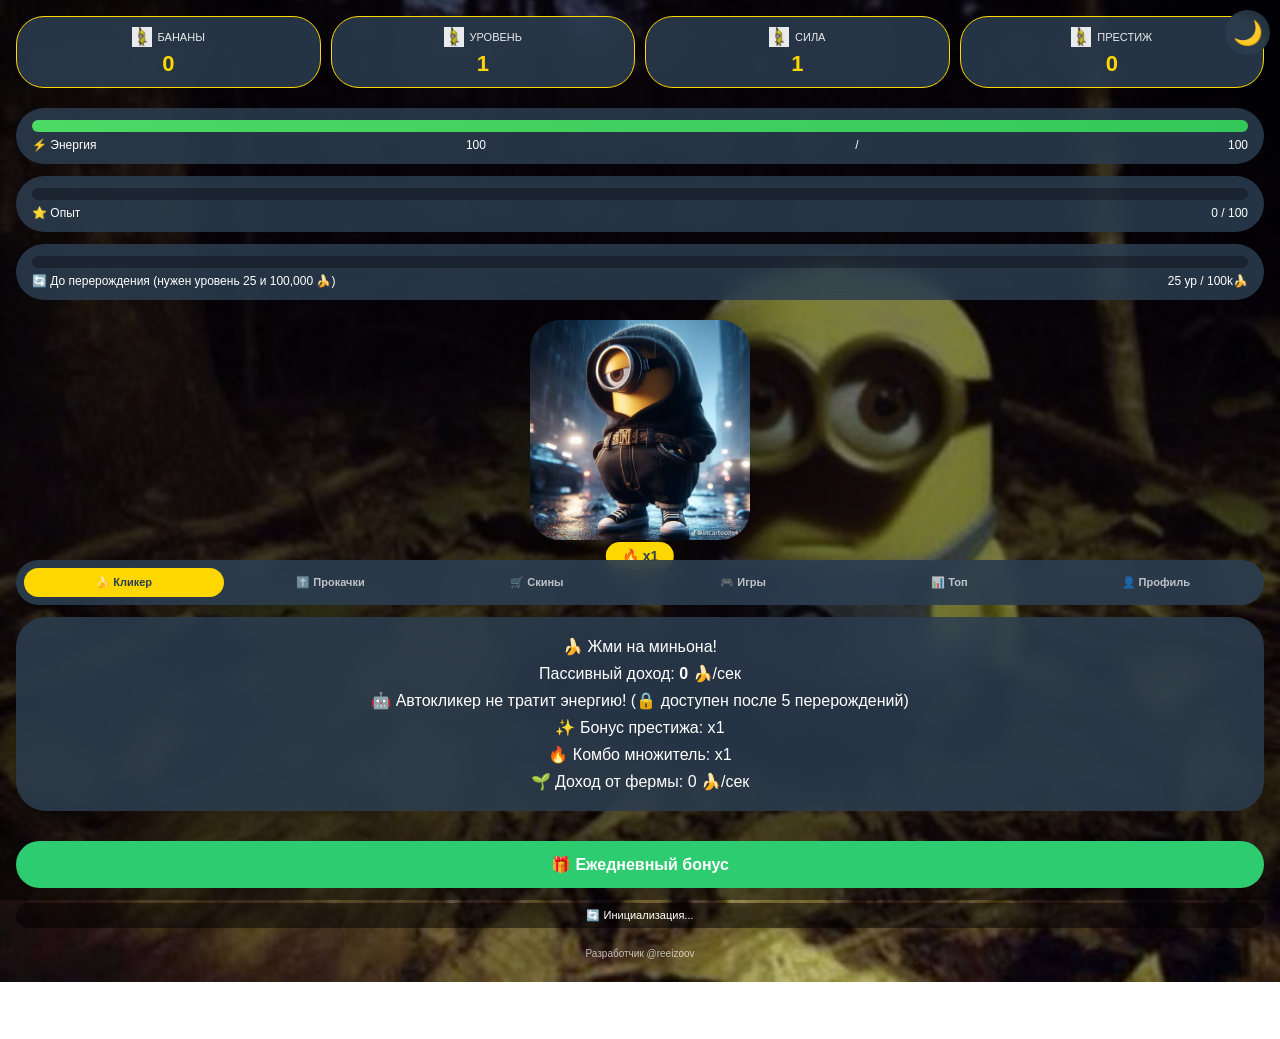
==== commit d4f66d0d: "Update index.html" ====
--- a/index.html
+++ b/index.html
@@ -3,7 +3,7 @@
 <head>
     <meta charset="UTF-8">
     <meta name="viewport" content="width=device-width, initial-scale=1.0, viewport-fit=cover">
-    <title>🍌 Minion Clicker | Миньон Кликер + Ферма</title>
+    <title>🍌 Minion Clicker | Миньон Кликер</title>
     <script src="https://telegram.org/js/telegram-web-app.js"></script>
     <style>
         @font-face {
@@ -24,7 +24,13 @@
             font-weight: 700;
             font-style: normal;
         }
-        * { margin: 0; padding: 0; box-sizing: border-box; user-select: none; -webkit-tap-highlight-color: transparent; }
+        * {
+            margin: 0;
+            padding: 0;
+            box-sizing: border-box;
+            user-select: none;
+            -webkit-tap-highlight-color: transparent;
+        }
         body {
             font-family: 'Marua', 'Segoe UI', sans-serif;
             min-height: 100vh;
@@ -34,7 +40,16 @@
             background-size: cover;
             position: relative;
         }
-        body::before { content: ''; position: fixed; top: 0; left: 0; width: 100%; height: 100%; background: rgba(0, 0, 0, 0.5); z-index: -1; }
+        body::before {
+            content: '';
+            position: fixed;
+            top: 0;
+            left: 0;
+            width: 100%;
+            height: 100%;
+            background: rgba(0, 0, 0, 0.5);
+            z-index: -1;
+        }
         body.dark-theme::before { background: rgba(0, 0, 0, 0.8); }
         body.dark-theme .stat-card, body.dark-theme .energy-box, body.dark-theme .exp-box,
         body.dark-theme .prestige-progress-box, body.dark-theme .offline-card, body.dark-theme .tabs,
@@ -48,21 +63,43 @@
             100% { transform: translateY(-100px) rotate(360deg); opacity: 1; }
         }
         .banana-particle {
-            position: fixed; width: 30px; height: 30px; background: url('banana.jpg') no-repeat center;
-            background-size: contain; pointer-events: none; z-index: 999; animation: floatBanana 8s linear infinite;
-        }
-        .stats-grid { display: flex; gap: 10px; margin-bottom: 20px; flex-wrap: wrap; }
+            position: fixed;
+            width: 30px;
+            height: 30px;
+            background: url('banana.jpg') no-repeat center;
+            background-size: contain;
+            pointer-events: none;
+            z-index: 999;
+            animation: floatBanana 8s linear infinite;
+        }
+
+        .stats-grid {
+            display: flex;
+            gap: 10px;
+            margin-bottom: 20px;
+            flex-wrap: wrap;
+        }
         .stat-card {
-            flex: 1; background: rgba(44, 62, 80, 0.85); backdrop-filter: blur(8px); border-radius: 28px;
-            padding: 10px 6px; text-align: center; color: white; border: 1px solid #FFD700; min-width: 70px;
+            flex: 1;
+            background: rgba(44, 62, 80, 0.85);
+            backdrop-filter: blur(8px);
+            border-radius: 28px;
+            padding: 10px 6px;
+            text-align: center;
+            color: white;
+            border: 1px solid #FFD700;
+            min-width: 70px;
         }
         .stat-label { font-size: 11px; opacity: 0.9; display: flex; align-items: center; justify-content: center; gap: 6px; margin-bottom: 4px; }
         .stat-icon { width: 20px; height: 20px; object-fit: contain; }
         .stat-value { font-size: 22px; font-weight: 700; color: #FFD700; }
 
         .energy-box, .exp-box, .prestige-progress-box {
-            background: rgba(44, 62, 80, 0.85); backdrop-filter: blur(8px); border-radius: 30px;
-            padding: 12px 16px; margin-bottom: 12px;
+            background: rgba(44, 62, 80, 0.85);
+            backdrop-filter: blur(8px);
+            border-radius: 30px;
+            padding: 12px 16px;
+            margin-bottom: 12px;
         }
         .bar-bg { background: rgba(0,0,0,0.3); border-radius: 20px; height: 12px; overflow: hidden; }
         .energy-fill { background: linear-gradient(90deg, #4cd964, #34c759); width: 100%; height: 100%; transition: width 0.2s; }
@@ -79,10 +116,13 @@
             background: #FFD700; color: #2C3E50; padding: 6px 16px; border-radius: 40px;
             font-weight: 700; font-size: 14px; white-space: nowrap; box-shadow: 0 2px 10px rgba(0,0,0,0.2);
         }
+
         .theme-toggle {
-            position: fixed; top: 10px; right: 10px; background: rgba(44,62,80,0.8); border: none;
-            border-radius: 50%; width: 45px; height: 45px; font-size: 24px; cursor: pointer; z-index: 100; backdrop-filter: blur(5px);
-        }
+            position: fixed; top: 10px; right: 10px; background: rgba(44,62,80,0.8);
+            border: none; border-radius: 50%; width: 45px; height: 45px; font-size: 24px;
+            cursor: pointer; z-index: 100; backdrop-filter: blur(5px);
+        }
+
         .tabs {
             display: flex; gap: 6px; background: rgba(44, 62, 80, 0.9); backdrop-filter: blur(10px);
             padding: 8px; border-radius: 40px; margin: 20px 0 12px; flex-wrap: wrap;
@@ -94,13 +134,15 @@
         .tab-content.active { display: block; }
         @keyframes fade { from { opacity: 0; } to { opacity: 1; } }
 
+        /* Категории прокачек (вкладки внутри вкладки) */
         .upgrade-category-tabs {
             display: flex; gap: 6px; background: rgba(0,0,0,0.4); backdrop-filter: blur(5px);
             padding: 6px; border-radius: 30px; margin-bottom: 12px; flex-wrap: wrap;
         }
         .upgrade-cat {
-            flex: 1; text-align: center; padding: 6px 4px; border-radius: 25px; cursor: pointer;
-            font-weight: 600; font-size: 10px; color: rgba(255,255,255,0.8); transition: 0.2s;
+            flex: 1; text-align: center; padding: 6px 4px; border-radius: 25px;
+            cursor: pointer; font-weight: 600; font-size: 10px; color: rgba(255,255,255,0.8);
+            transition: 0.2s;
         }
         .upgrade-cat.active { background: #FFD700; color: #2C3E50; }
         .upgrade-category-content { display: none; }
@@ -108,10 +150,17 @@
 
         .upgrade-list, .shop-list { display: flex; flex-direction: column; gap: 10px; max-height: 450px; overflow-y: auto; padding-right: 4px; }
         .item-card {
-            background: transparent; backdrop-filter: blur(4px); border-radius: 24px; padding: 12px;
-            display: flex; justify-content: space-between; align-items: center;
-            box-shadow: 0 2px 8px rgba(0,0,0,0.2); border-left: 6px solid #FFD700;
-            cursor: pointer; transition: 0.05s linear;
+            background: transparent;
+            backdrop-filter: blur(4px);
+            border-radius: 24px;
+            padding: 12px;
+            display: flex;
+            justify-content: space-between;
+            align-items: center;
+            box-shadow: 0 2px 8px rgba(0,0,0,0.2);
+            border-left: 6px solid #FFD700;
+            cursor: pointer;
+            transition: 0.05s linear;
         }
         .item-card:active { transform: scale(0.98); background: rgba(0,0,0,0.2); }
         .item-info { flex: 1; }
@@ -184,17 +233,22 @@
 <body>
 
 <button class="theme-toggle" id="themeToggle">🌙</button>
+
 <div class="stats-grid">
     <div class="stat-card"><div class="stat-label"><img src="banana.jpg" class="stat-icon" onerror="this.src='data:image/svg+xml,%3Csvg xmlns=%27http://www.w3.org/2000/svg%27 viewBox=%270 0 100 100%27%3E%3Ctext x=%2750%27 y=%2770%27 text-anchor=%27middle%27 font-size=%2740%27%3E🍌%3C/text%3E%3C/svg%3E'"> БАНАНЫ</div><div class="stat-value" id="bananas">0</div></div>
     <div class="stat-card"><div class="stat-label"><img src="banana.jpg" class="stat-icon" onerror="this.src='data:image/svg+xml,%3Csvg xmlns=%27http://www.w3.org/2000/svg%27 viewBox=%270 0 100 100%27%3E%3Ctext x=%2750%27 y=%2770%27 text-anchor=%27middle%27 font-size=%2740%27%3E⭐%3C/text%3E%3C/svg%3E'"> УРОВЕНЬ</div><div class="stat-value" id="level">1</div></div>
     <div class="stat-card"><div class="stat-label"><img src="banana.jpg" class="stat-icon" onerror="this.src='data:image/svg+xml,%3Csvg xmlns=%27http://www.w3.org/2000/svg%27 viewBox=%270 0 100 100%27%3E%3Ctext x=%2750%27 y=%2770%27 text-anchor=%27middle%27 font-size=%2740%27%3E💪%3C/text%3E%3C/svg%3E'"> СИЛА</div><div class="stat-value" id="clickPower">1</div></div>
     <div class="stat-card"><div class="stat-label"><img src="banana.jpg" class="stat-icon" onerror="this.src='data:image/svg+xml,%3Csvg xmlns=%27http://www.w3.org/2000/svg%27 viewBox=%270 0 100 100%27%3E%3Ctext x=%2750%27 y=%2770%27 text-anchor=%27middle%27 font-size=%2740%27%3E🔄%3C/text%3E%3C/svg%3E'"> ПРЕСТИЖ</div><div class="stat-value" id="prestigeCount">0</div></div>
 </div>
+
 <div class="energy-box"><div class="bar-bg"><div class="energy-fill" id="energyFill" style="width: 100%"></div></div><div class="bar-text"><span>⚡ Энергия</span><span id="energy">100</span> / <span id="maxEnergy">100</span></div></div>
 <div class="exp-box"><div class="bar-bg"><div class="exp-fill" id="expFill" style="width: 0%"></div></div><div class="bar-text"><span>⭐ Опыт</span><span id="expText">0 / 100</span></div></div>
 <div class="prestige-progress-box"><div class="bar-bg"><div class="prestige-fill" id="prestigeFill" style="width: 0%"></div></div><div class="bar-text"><span>🔄 До перерождения (нужен уровень <span id="requiredLevel">25</span> и <span id="requiredBananas">100,000</span> 🍌)</span><span id="prestigeNeededText">25 ур / 100k🍌</span></div></div>
 
-<div class="minion-wrap"><div class="minion" id="minion"><img src="minion.clicker.jpg" alt="Миньон" class="minion-img" id="minionImg" onerror="this.src='data:image/svg+xml,%3Csvg xmlns=%27http://www.w3.org/2000/svg%27 viewBox=%270 0 100 100%27%3E%3Ccircle cx=%2750%27 cy=%2750%27 r=%2745%27 fill=%27%23FFD700%27/%3E%3Ctext x=%2750%27 y=%2770%27 text-anchor=%27middle%27 font-size=%2740%27%3E🐵%3C/text%3E%3C/svg%3E'"></div><div class="combo-counter" id="comboCounter">🔥 x1</div></div>
+<div class="minion-wrap">
+    <div class="minion" id="minion"><img src="minion.clicker.jpg" alt="Миньон" class="minion-img" id="minionImg" onerror="this.src='data:image/svg+xml,%3Csvg xmlns=%27http://www.w3.org/2000/svg%27 viewBox=%270 0 100 100%27%3E%3Ccircle cx=%2750%27 cy=%2750%27 r=%2745%27 fill=%27%23FFD700%27/%3E%3Ctext x=%2750%27 y=%2770%27 text-anchor=%27middle%27 font-size=%2740%27%3E🐵%3C/text%3E%3C/svg%3E'"></div>
+    <div class="combo-counter" id="comboCounter">🔥 x1</div>
+</div>
 
 <div class="tabs">
     <div class="tab active" data-tab="clicker">🍌 Кликер</div>
@@ -206,12 +260,18 @@
 </div>
 
 <div class="tab-content active" id="tab-clicker">
-    <div class="offline-card">🍌 Жми на миньона!<div style="margin-top:8px;">Пассивный доход: <strong id="passiveIncome">0</strong> 🍌/сек</div><div style="margin-top:8px;">🤖 Автокликер не тратит энергию! (🔒 доступен после 5 перерождений)</div><div style="margin-top:8px;">✨ Бонус престижа: x<span id="prestigeMult">1</span></div><div style="margin-top:8px;">🔥 Комбо множитель: x<span id="comboMult">1</span></div><div style="margin-top:8px;">🌱 Доход от фермы: <span id="farmIncome">0</span> 🍌/сек</div></div>
+    <div class="offline-card">
+        🍌 Жми на миньона!<div style="margin-top:8px;">Пассивный доход: <strong id="passiveIncome">0</strong> 🍌/сек</div>
+        <div style="margin-top:8px;">🤖 Автокликер не тратит энергию! (🔒 доступен после 5 перерождений)</div>
+        <div style="margin-top:8px;">✨ Бонус престижа: x<span id="prestigeMult">1</span></div>
+        <div style="margin-top:8px;">🔥 Комбо множитель: x<span id="comboMult">1</span></div>
+        <div style="margin-top:8px;">🌱 Доход от фермы: <span id="farmIncome">0</span> 🍌/сек</div>
+    </div>
     <button class="task-claim" id="dailyBonusBtn">🎁 Ежедневный бонус</button>
 </div>
 
 <div class="tab-content" id="tab-upgrades">
-    <div class="upgrade-category-tabs">
+    <div class="upgrade-category-tabs" id="upgradeCatTabs">
         <div class="upgrade-cat active" data-cat="combat">💪 Боевые</div>
         <div class="upgrade-cat" data-cat="energy">⚡ Энергия</div>
         <div class="upgrade-cat" data-cat="economy">💰 Экономика</div>
@@ -227,12 +287,15 @@
 </div>
 
 <div class="tab-content" id="tab-shop"><div class="shop-list" id="shopList"></div></div>
+
 <div class="tab-content" id="tab-games">
     <div class="offline-card">🎮 ВЕСЁЛЫЕ ИГРЫ 🎮</div>
     <button class="game-btn" id="bananaGameBtn">🍌 УГАДАЙ БАНАН (выбор сложности)</button>
     <button class="game-btn" id="wheelBtn" style="margin-top:10px; background:#9B59B6;">🎡 КОЛЕСО ФОРТУНЫ</button>
 </div>
+
 <div class="tab-content" id="tab-leaderboard"><div id="leaderboardList"><div class="offline-card">🏆 Загрузка...</div></div></div>
+
 <div class="tab-content" id="tab-profile">
     <div class="offline-card">
         <div>👤 <span id="playerName">-</span></div>
@@ -254,18 +317,37 @@
         <button class="btn-prestige" id="syncCloudBtn" style="margin-top:12px;">☁️ Синхронизировать</button>
     </div>
 </div>
+
 <div class="sync-status" id="syncStatus">🔄 Инициализация...</div>
 <div class="developer">Разработчик @reeizoov</div>
 
+<!-- Модалка Угадай банан -->
 <div class="game-overlay hidden" id="gameOverlay"></div>
-<div class="game-modal hidden" id="gameModal"><h3>🍌 Угадай банан!</h3><p>В каком ящике спрятан банан?</p><div id="bananaBoxes" style="display:flex; justify-content:center; flex-wrap:wrap;"></div><div style="margin-top:10px;"><button class="difficulty-btn" data-diff="easy">😊 Лёгкий</button><button class="difficulty-btn" data-diff="medium">😐 Средний</button><button class="difficulty-btn" data-diff="hard">😤 Сложный</button></div><button id="closeGameBtn" style="margin-top:15px; background:#E74C3C; padding:8px 20px; border:none; border-radius:20px; color:white; font-weight:600;">Закрыть</button></div>
+<div class="game-modal hidden" id="gameModal">
+    <h3>🍌 Угадай банан!</h3>
+    <p>В каком ящике спрятан банан?</p>
+    <div id="bananaBoxes" style="display:flex; justify-content:center; flex-wrap:wrap;"></div>
+    <div style="margin-top:10px;"><button class="difficulty-btn" data-diff="easy">😊 Лёгкий</button><button class="difficulty-btn" data-diff="medium">😐 Средний</button><button class="difficulty-btn" data-diff="hard">😤 Сложный</button></div>
+    <button id="closeGameBtn" style="margin-top:15px; background:#E74C3C; padding:8px 20px; border:none; border-radius:20px; color:white; font-weight:600;">Закрыть</button>
+</div>
+
+<!-- Модалка Колесо фортуны -->
 <div class="game-overlay hidden" id="wheelOverlay"></div>
-<div class="game-modal hidden" id="wheelModal"><h3>🎡 КОЛЕСО ФОРТУНЫ</h3><div class="wheel-container"><div class="wheel" id="wheel"><div class="wheel-center"></div></div></div><button class="spin-btn" id="spinWheelBtn">КРУТИТЬ (за 5000🍌)</button><div class="wheel-rewards" id="wheelRewards"></div><button id="closeWheelBtn" style="margin-top:10px; background:#E74C3C; padding:8px 20px; border:none; border-radius:20px; color:white; font-weight:600;">Закрыть</button></div>
+<div class="game-modal hidden" id="wheelModal">
+    <h3>🎡 КОЛЕСО ФОРТУНЫ</h3>
+    <div class="wheel-container">
+        <div class="wheel" id="wheel"><div class="wheel-center"></div></div>
+    </div>
+    <button class="spin-btn" id="spinWheelBtn">КРУТИТЬ (за 5000🍌)</button>
+    <div class="wheel-rewards" id="wheelRewards"></div>
+    <button id="closeWheelBtn" style="margin-top:10px; background:#E74C3C; padding:8px 20px; border:none; border-radius:20px; color:white; font-weight:600;">Закрыть</button>
+</div>
 
 <script>
     (function() {
         const tg = window.Telegram.WebApp;
-        tg.ready(); tg.expand();
+        tg.ready();
+        tg.expand();
         const userId = tg.initDataUnsafe?.user?.id || `demo_${Math.random().toString(36).substr(2, 8)}`;
         const userName = tg.initDataUnsafe?.user?.first_name || tg.initDataUnsafe?.user?.username || "Миньон";
         
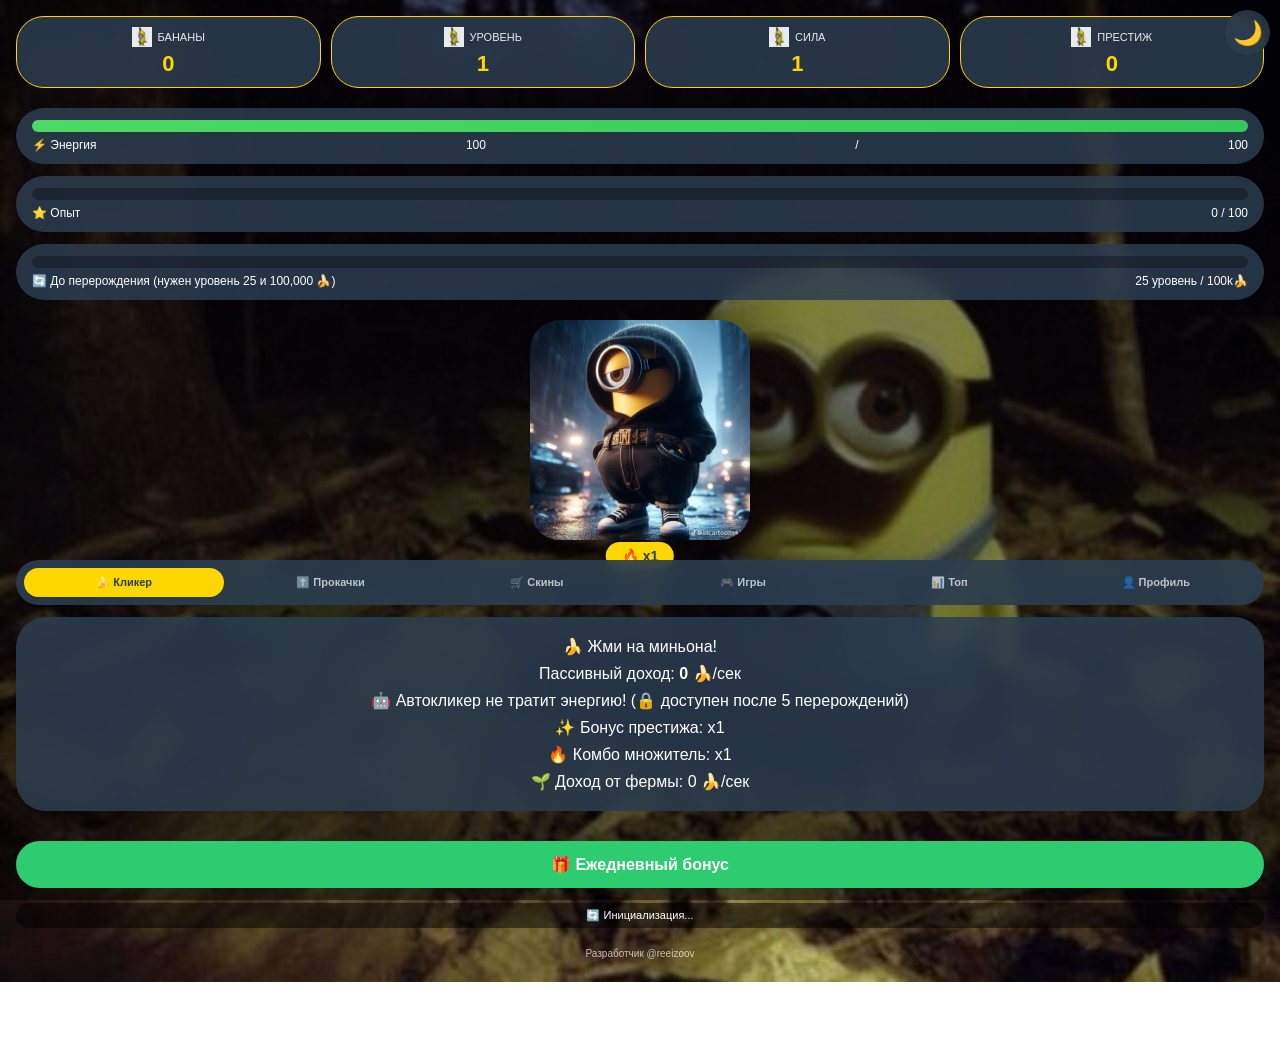
==== commit f528846e: "Update index.html" ====
--- a/index.html
+++ b/index.html
@@ -53,10 +53,7 @@
         body.dark-theme::before { background: rgba(0, 0, 0, 0.8); }
         body.dark-theme .stat-card, body.dark-theme .energy-box, body.dark-theme .exp-box,
         body.dark-theme .prestige-progress-box, body.dark-theme .offline-card, body.dark-theme .tabs,
-        body.dark-theme .upgrade-category-tabs, body.dark-theme .item-card,
-        body.dark-theme .leaderboard-item, body.dark-theme .achievement-item,
-        body.dark-theme .referral-link, body.dark-theme .day-card,
-        body.dark-theme .skin-item, body.dark-theme .skin-item.active { background: rgba(0, 0, 0, 0.7); }
+        body.dark-theme .upgrade-category-tabs { background: rgba(0, 0, 0, 0.7); }
 
         @keyframes floatBanana {
             0% { transform: translateY(100vh) rotate(0deg); opacity: 0; }
@@ -243,7 +240,7 @@
 
 <div class="energy-box"><div class="bar-bg"><div class="energy-fill" id="energyFill" style="width: 100%"></div></div><div class="bar-text"><span>⚡ Энергия</span><span id="energy">100</span> / <span id="maxEnergy">100</span></div></div>
 <div class="exp-box"><div class="bar-bg"><div class="exp-fill" id="expFill" style="width: 0%"></div></div><div class="bar-text"><span>⭐ Опыт</span><span id="expText">0 / 100</span></div></div>
-<div class="prestige-progress-box"><div class="bar-bg"><div class="prestige-fill" id="prestigeFill" style="width: 0%"></div></div><div class="bar-text"><span>🔄 До перерождения (нужен уровень <span id="requiredLevel">25</span> и <span id="requiredBananas">100,000</span> 🍌)</span><span id="prestigeNeededText">25 ур / 100k🍌</span></div></div>
+<div class="prestige-progress-box"><div class="bar-bg"><div class="prestige-fill" id="prestigeFill" style="width: 0%"></div></div><div class="bar-text"><span>🔄 До перерождения (нужен уровень <span id="requiredLevel">25</span> и <span id="requiredBananas">100,000</span> 🍌)</span><span id="prestigeNeededText">25 уровень / 100k🍌</span></div></div>
 
 <div class="minion-wrap">
     <div class="minion" id="minion"><img src="minion.clicker.jpg" alt="Миньон" class="minion-img" id="minionImg" onerror="this.src='data:image/svg+xml,%3Csvg xmlns=%27http://www.w3.org/2000/svg%27 viewBox=%270 0 100 100%27%3E%3Ccircle cx=%2750%27 cy=%2750%27 r=%2745%27 fill=%27%23FFD700%27/%3E%3Ctext x=%2750%27 y=%2770%27 text-anchor=%27middle%27 font-size=%2740%27%3E🐵%3C/text%3E%3C/svg%3E'"></div>
@@ -348,6 +345,7 @@
         const tg = window.Telegram.WebApp;
         tg.ready();
         tg.expand();
+
         const userId = tg.initDataUnsafe?.user?.id || `demo_${Math.random().toString(36).substr(2, 8)}`;
         const userName = tg.initDataUnsafe?.user?.first_name || tg.initDataUnsafe?.user?.username || "Миньон";
         
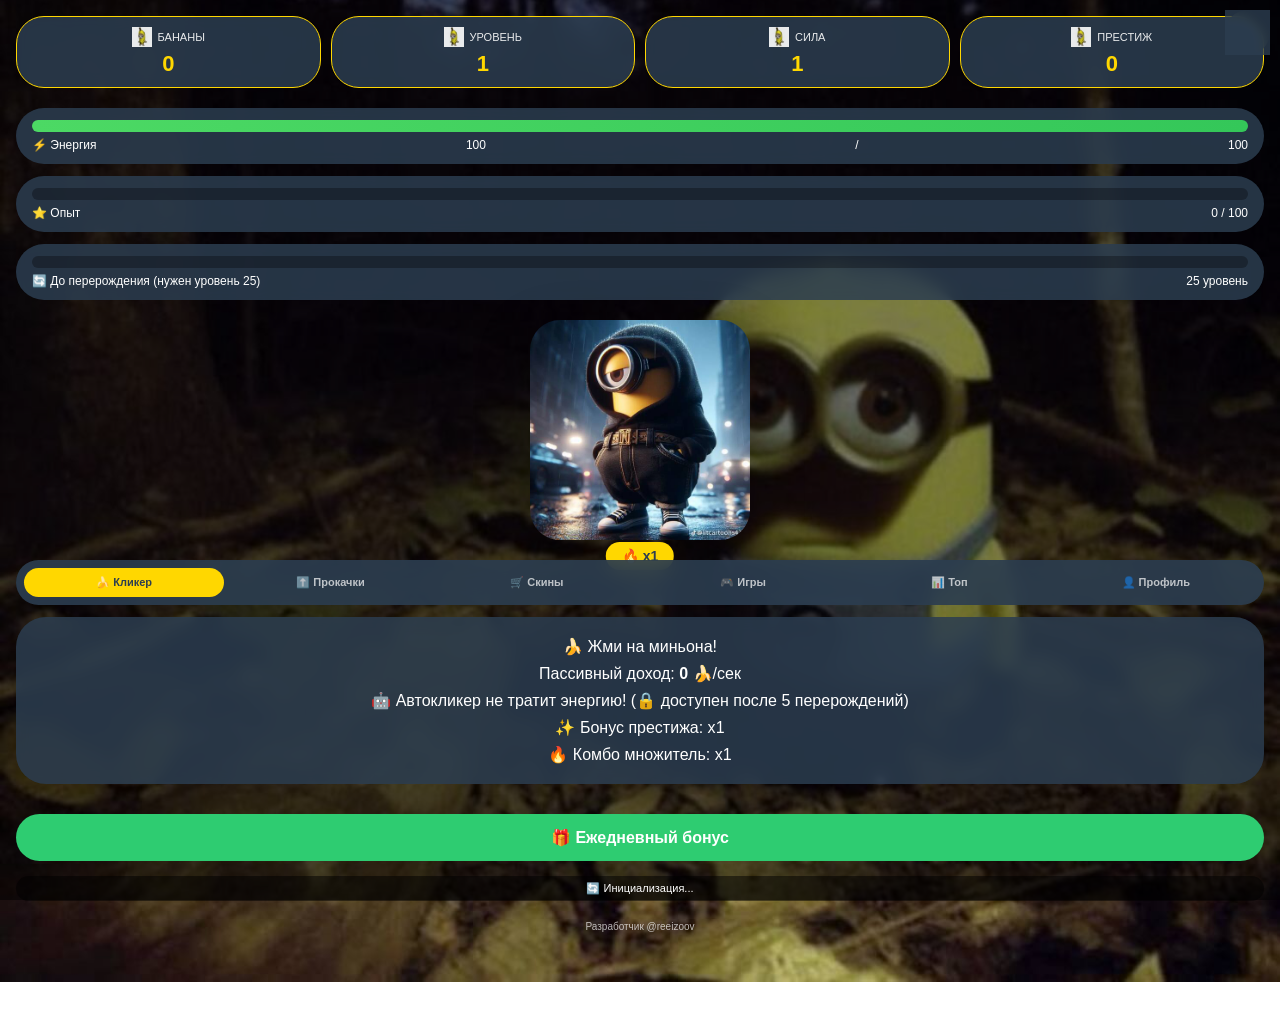
==== commit adb93b84: "Update index.html" ====
--- a/index.html
+++ b/index.html
@@ -54,6 +54,8 @@
         body.dark-theme .stat-card, body.dark-theme .energy-box, body.dark-theme .exp-box,
         body.dark-theme .prestige-progress-box, body.dark-theme .offline-card, body.dark-theme .tabs,
         body.dark-theme .upgrade-category-tabs { background: rgba(0, 0, 0, 0.7); }
+        body.dark-theme .item-card { background: rgba(30, 30, 50, 0.95); color: #FFD700; }
+        body.dark-theme .item-name { color: #FFD700; }
 
         @keyframes floatBanana {
             0% { transform: translateY(100vh) rotate(0deg); opacity: 0; }
@@ -147,23 +149,16 @@
 
         .upgrade-list, .shop-list { display: flex; flex-direction: column; gap: 10px; max-height: 450px; overflow-y: auto; padding-right: 4px; }
         .item-card {
-            background: transparent;
-            backdrop-filter: blur(4px);
-            border-radius: 24px;
-            padding: 12px;
-            display: flex;
-            justify-content: space-between;
-            align-items: center;
-            box-shadow: 0 2px 8px rgba(0,0,0,0.2);
-            border-left: 6px solid #FFD700;
-            cursor: pointer;
-            transition: 0.05s linear;
-        }
-        .item-card:active { transform: scale(0.98); background: rgba(0,0,0,0.2); }
+            background: rgba(255,255,255,0.9); border-radius: 24px; padding: 12px;
+            display: flex; justify-content: space-between; align-items: center;
+            box-shadow: 0 2px 8px rgba(0,0,0,0.1); border-left: 6px solid #FFD700;
+            cursor: pointer; transition: 0.05s linear;
+        }
+        .item-card:active { transform: scale(0.98); background: rgba(255,255,255,1); }
         .item-info { flex: 1; }
-        .item-name { font-weight: 700; font-size: 14px; color: #FFD700; text-shadow: 1px 1px 0 #000; }
-        .item-desc { font-size: 10px; color: #eee; margin: 4px 0; text-shadow: 1px 1px 0 #000; }
-        .item-level { font-size: 11px; color: #FFD700; font-weight: 700; }
+        .item-name { font-weight: 700; font-size: 14px; color: #2C3E50; }
+        .item-desc { font-size: 10px; color: #7F8C8D; margin: 4px 0; }
+        .item-level { font-size: 11px; color: #F39C12; font-weight: 700; }
         .item-cost { background: #3498DB; color: white; padding: 6px 14px; border-radius: 40px; font-weight: 700; font-size: 13px; }
 
         .btn-prestige, .task-claim, .game-btn {
@@ -178,9 +173,9 @@
 
         .offline-card { background: rgba(44,62,80,0.85); backdrop-filter: blur(8px); border-radius: 30px; padding: 20px; text-align: center; color: white; margin-bottom: 15px; }
         .toast {
-            position: fixed; bottom: 100px; left: 50%; transform: translateX(-50%); background: #2C3E50;
-            color: #FFD700; padding: 10px 20px; border-radius: 40px; font-size: 14px; font-weight: 600;
-            z-index: 1100; animation: fadeToast 2s forwards; white-space: nowrap;
+            position: fixed; bottom: 100px; left: 50%; transform: translateX(-50%);
+            background: #2C3E50; color: #FFD700; padding: 10px 20px; border-radius: 40px;
+            font-size: 14px; font-weight: 600; z-index: 1100; animation: fadeToast 2s forwards; white-space: nowrap;
         }
         @keyframes fadeToast { 0% { opacity: 1; } 70% { opacity: 1; } 100% { opacity: 0; visibility: hidden; } }
         .sync-status { text-align: center; font-size: 11px; margin-top: 15px; color: white; background: rgba(0,0,0,0.5); padding: 6px; border-radius: 40px; font-weight: 500; }
@@ -191,27 +186,23 @@
         .particle { position: fixed; width: 8px; height: 8px; background: #FFD700; border-radius: 50%; pointer-events: none; animation: particleFly 0.5s ease-out forwards; z-index: 1001; }
         @keyframes particleFly { to { transform: translate(var(--x, 0), var(--y, -50px)); opacity: 0; } }
         .daily-calendar { display: flex; gap: 8px; overflow-x: auto; padding: 8px 0; }
-        .day-card { background: rgba(44,62,80,0.85); backdrop-filter: blur(4px); color: #FFD700; border-radius: 16px; padding: 10px; text-align: center; min-width: 60px; font-weight: 600; }
+        .day-card { background: #2C3E50; color: #FFD700; border-radius: 16px; padding: 10px; text-align: center; min-width: 60px; font-weight: 600; }
         .day-card.claimed { background: #1A252F; opacity: 0.5; }
         .day-card.current { border: 2px solid #FFD700; transform: scale(1.02); }
-        .referral-link { background: rgba(0,0,0,0.5); backdrop-filter: blur(5px); padding: 12px; border-radius: 30px; word-break: break-all; margin: 12px 0; font-size: 12px; color: #FFD700; }
-        .leaderboard-item { background: rgba(0,0,0,0.6); backdrop-filter: blur(4px); border-radius: 20px; padding: 12px; display: flex; align-items: center; gap: 12px; margin-bottom: 8px; }
+        .referral-link { background: white; padding: 12px; border-radius: 30px; word-break: break-all; margin: 12px 0; font-size: 12px; }
+        .leaderboard-item { background: rgba(255,255,255,0.9); border-radius: 20px; padding: 12px; display: flex; align-items: center; gap: 12px; margin-bottom: 8px; }
         .rank { font-size: 24px; width: 45px; text-align: center; }
-        .leader-name { flex: 1; font-weight: 700; color: #FFD700; text-shadow: 1px 1px 0 #000; }
-        .leader-stats { color: #eee; font-weight: 700; font-size: 12px; text-align: right; text-shadow: 1px 1px 0 #000; }
-        .skin-item {
-            display: inline-block; width: calc(33% - 10px); margin: 5px; text-align: center;
-            background: rgba(0,0,0,0.5); backdrop-filter: blur(4px); border-radius: 20px;
-            padding: 10px; cursor: pointer; transition: 0.1s; color: white;
-        }
+        .leader-name { flex: 1; font-weight: 700; color: #2C3E50; }
+        .leader-stats { color: #F39C12; font-weight: 700; font-size: 12px; text-align: right; }
+        .skin-item { display: inline-block; width: calc(33% - 10px); margin: 5px; text-align: center; background: transparent; border-radius: 20px; padding: 10px; cursor: pointer; transition: 0.1s; color: white; }
         .skin-item:active { transform: scale(0.97); }
-        .skin-item.active { border: 2px solid #FFD700; background: rgba(0,0,0,0.7); border-radius: 20px; }
+        .skin-item.active { border: 2px solid #FFD700; background: rgba(0,0,0,0.3); border-radius: 20px; }
         .skin-preview { width: 60px; height: 60px; object-fit: contain; border-radius: 15px; background: transparent; }
-        .game-modal { position: fixed; top: 50%; left: 50%; transform: translate(-50%, -50%); background: rgba(0,0,0,0.9); border-radius: 30px; padding: 20px; z-index: 2000; width: 85%; max-width: 350px; text-align: center; box-shadow: 0 10px 30px rgba(0,0,0,0.5); color: #FFD700; }
+        .game-modal { position: fixed; top: 50%; left: 50%; transform: translate(-50%, -50%); background: white; border-radius: 30px; padding: 20px; z-index: 2000; width: 85%; max-width: 350px; text-align: center; box-shadow: 0 10px 30px rgba(0,0,0,0.3); }
         .game-modal.hidden { display: none; }
-        .game-overlay { position: fixed; top: 0; left: 0; width: 100%; height: 100%; background: rgba(0,0,0,0.8); z-index: 1999; }
+        .game-overlay { position: fixed; top: 0; left: 0; width: 100%; height: 100%; background: rgba(0,0,0,0.7); z-index: 1999; }
         .game-overlay.hidden { display: none; }
-        .banana-box { display: inline-block; width: 70px; padding: 15px; margin: 10px; background: #FFD700; border-radius: 15px; cursor: pointer; font-size: 30px; transition: 0.05s; color: #2C3E50; }
+        .banana-box { display: inline-block; width: 70px; padding: 15px; margin: 10px; background: #FFD700; border-radius: 15px; cursor: pointer; font-size: 30px; transition: 0.05s; }
         .banana-box:active { transform: scale(0.95); }
         .difficulty-btn { background: #3498DB; color: white; padding: 8px 16px; margin: 5px; border: none; border-radius: 20px; cursor: pointer; font-weight: 600; }
         .wheel-container { position: relative; width: 200px; height: 200px; margin: 0 auto; }
@@ -220,7 +211,7 @@
         .wheel-center { position: absolute; top: 50%; left: 50%; transform: translate(-50%, -50%); width: 40px; height: 40px; background: #FFD700; border-radius: 50%; z-index: 10; box-shadow: 0 0 5px rgba(0,0,0,0.3); }
         .spin-btn { background: #8E44AD; color: white; border: none; padding: 10px 20px; border-radius: 30px; font-weight: bold; margin-top: 10px; cursor: pointer; width: 100%; }
         .wheel-rewards { display: flex; flex-wrap: wrap; gap: 5px; margin-top: 10px; font-size: 10px; text-align: center; justify-content: center; }
-        .achievement-item { display: flex; justify-content: space-between; align-items: center; padding: 8px; background: rgba(0,0,0,0.6); backdrop-filter: blur(4px); border-radius: 15px; margin-bottom: 8px; }
+        .achievement-item { display: flex; justify-content: space-between; align-items: center; padding: 8px; background: rgba(255,255,255,0.1); border-radius: 15px; margin-bottom: 8px; }
         .developer { text-align: center; font-size: 10px; margin-top: 20px; opacity: 0.7; color: white; }
         ::-webkit-scrollbar { width: 4px; }
         ::-webkit-scrollbar-track { background: rgba(0,0,0,0.1); border-radius: 4px; }
@@ -240,7 +231,7 @@
 
 <div class="energy-box"><div class="bar-bg"><div class="energy-fill" id="energyFill" style="width: 100%"></div></div><div class="bar-text"><span>⚡ Энергия</span><span id="energy">100</span> / <span id="maxEnergy">100</span></div></div>
 <div class="exp-box"><div class="bar-bg"><div class="exp-fill" id="expFill" style="width: 0%"></div></div><div class="bar-text"><span>⭐ Опыт</span><span id="expText">0 / 100</span></div></div>
-<div class="prestige-progress-box"><div class="bar-bg"><div class="prestige-fill" id="prestigeFill" style="width: 0%"></div></div><div class="bar-text"><span>🔄 До перерождения (нужен уровень <span id="requiredLevel">25</span> и <span id="requiredBananas">100,000</span> 🍌)</span><span id="prestigeNeededText">25 уровень / 100k🍌</span></div></div>
+<div class="prestige-progress-box"><div class="bar-bg"><div class="prestige-fill" id="prestigeFill" style="width: 0%"></div></div><div class="bar-text"><span>🔄 До перерождения (нужен уровень <span id="requiredLevel">25</span>)</span><span id="prestigeNeededText">25 уровень</span></div></div>
 
 <div class="minion-wrap">
     <div class="minion" id="minion"><img src="minion.clicker.jpg" alt="Миньон" class="minion-img" id="minionImg" onerror="this.src='data:image/svg+xml,%3Csvg xmlns=%27http://www.w3.org/2000/svg%27 viewBox=%270 0 100 100%27%3E%3Ccircle cx=%2750%27 cy=%2750%27 r=%2745%27 fill=%27%23FFD700%27/%3E%3Ctext x=%2750%27 y=%2770%27 text-anchor=%27middle%27 font-size=%2740%27%3E🐵%3C/text%3E%3C/svg%3E'"></div>
@@ -262,7 +253,6 @@
         <div style="margin-top:8px;">🤖 Автокликер не тратит энергию! (🔒 доступен после 5 перерождений)</div>
         <div style="margin-top:8px;">✨ Бонус престижа: x<span id="prestigeMult">1</span></div>
         <div style="margin-top:8px;">🔥 Комбо множитель: x<span id="comboMult">1</span></div>
-        <div style="margin-top:8px;">🌱 Доход от фермы: <span id="farmIncome">0</span> 🍌/сек</div>
     </div>
     <button class="task-claim" id="dailyBonusBtn">🎁 Ежедневный бонус</button>
 </div>
@@ -273,13 +263,11 @@
         <div class="upgrade-cat" data-cat="energy">⚡ Энергия</div>
         <div class="upgrade-cat" data-cat="economy">💰 Экономика</div>
         <div class="upgrade-cat" data-cat="special">🌟 Особые</div>
-        <div class="upgrade-cat" data-cat="farm">🏭 Ферма</div>
     </div>
     <div id="upgradeCatCombat" class="upgrade-category-content active"><div class="upgrade-list" id="upgradesCombat"></div></div>
     <div id="upgradeCatEnergy" class="upgrade-category-content"><div class="upgrade-list" id="upgradesEnergy"></div></div>
     <div id="upgradeCatEconomy" class="upgrade-category-content"><div class="upgrade-list" id="upgradesEconomy"></div></div>
     <div id="upgradeCatSpecial" class="upgrade-category-content"><div class="upgrade-list" id="upgradesSpecial"></div></div>
-    <div id="upgradeCatFarm" class="upgrade-category-content"><div class="upgrade-list" id="upgradesFarm"></div></div>
     <button class="btn-prestige" id="prestigeBtn">🔄 ПЕРЕРОДИТЬСЯ (нужно <span id="prestigeCost">100,000</span> 🍌 и уровень <span id="prestigeRequiredLevel">25</span>)</button>
 </div>
 
@@ -350,25 +338,64 @@
         const userName = tg.initDataUnsafe?.user?.first_name || tg.initDataUnsafe?.user?.username || "Миньон";
         
         function getPrestigeMultiplier() { return Math.pow(2, gameData.prestigeCount); }
-        function getRequiredLevel() { return 25 + 25 * gameData.prestigeCount; }
-        function getRequiredBananas() { return 100000 * Math.pow(2, gameData.prestigeCount); }
+        function getRequiredLevelForPrestige() { return 25 + (25 * gameData.prestigeCount); }
+        function getRequiredBananasForPrestige() { return 100000 * Math.pow(2, gameData.prestigeCount); }
 
         let gameData = {
-            userId, username: userName, bananas: 100, level: 1, exp: 0, totalClicks: 0, farmIncome: 0,
+            userId, username: userName,
+            bananas: 100, level: 1, exp: 0, totalClicks: 0,
             clickPower1: 0, clickPower5: 0, clickPower10: 0, clickPower25: 0, clickPower50: 0,
-            clickMastery: 0, explosive: 0, prestigeCount: 0, maxEnergy: 100, energy: 100,
-            lastOnline: Date.now(), lastDaily: null, dailyStreak: 0, combo: 0, lastClickTime: 0,
-            activeSkin: 'default', ownedSkins: ['default'], totalEarned: 0,
+            clickMastery: 0, explosive: 0,
+            prestigeCount: 0, maxEnergy: 100, energy: 100,
+            lastOnline: Date.now(), lastDaily: null, dailyStreak: 0,
+            combo: 0, lastClickTime: 0,
+            activeSkin: 'default', ownedSkins: ['default'],
             upgrades: {
                 energy:0, regen:0, bonus:0, offline:0, crit:0, auto:0, luck:0, shield:0, double:0, mega:0,
-                efficiency:0, recovery:0, vampire:0, bank:0, investment:0, luckyClick:0, alchemy:0, speed:0, inspiration:0, holyBanana:0,
-                farmTree:0, farmHarvest:0, farmFertilizer:0, farmGreenhouse:0, farmAuto:0
+                efficiency:0, recovery:0, vampire:0, bank:0, investment:0, luckyClick:0, alchemy:0, speed:0, inspiration:0, holyBanana:0
             },
-            achievements: {}, tasks: { task1: false, task2: false, task3: false },
-            referralCode: Math.random().toString(36).substr(2, 8).toUpperCase(), referrals: [], referralBonusPercent: 0
+            achievements: {},
+            tasks: { task1: false, task2: false, task3: false },
+            referralCode: Math.random().toString(36).substr(2, 8).toUpperCase(),
+            referrals: [], referralBonusPercent: 0, totalEarned: 0
         };
         
-        let autoClickerInterval = null, comboTimeout = null, farmInterval = null;
+        let autoClickerInterval = null, comboTimeout = null;
+        
+        // Достижения
+        const achievementsList = {
+            click100: { name: "🎯 Первые 100 кликов", reward: 500, condition: () => gameData.totalClicks >= 100 },
+            click1000: { name: "🔥 1000 кликов", reward: 2000, condition: () => gameData.totalClicks >= 1000 },
+            level10: { name: "⭐ 10 уровень", reward: 2000, condition: () => gameData.level >= 10 },
+            prestige1: { name: "🔄 Первое перерождение", reward: 10000, condition: () => gameData.prestigeCount >= 1 },
+            bananas100k: { name: "💰 100,000 бананов", reward: 5000, condition: () => gameData.totalEarned >= 100000 },
+            upgrade25: { name: "⚡ 25 уровней прокачек", reward: 3000, condition: () => Object.values(gameData.upgrades).reduce((a,b)=>a+b,0) + gameData.clickPower1+gameData.clickPower5+gameData.clickPower10+gameData.clickPower25+gameData.clickPower50 >= 25 }
+        };
+        
+        function checkAchievements() {
+            for (let [id, ach] of Object.entries(achievementsList)) {
+                if (!gameData.achievements[id] && ach.condition()) {
+                    gameData.achievements[id] = true;
+                    gameData.bananas += ach.reward;
+                    showToast(`🏆 Достижение "${ach.name}"! +${ach.reward} 🍌`, "#FFD700");
+                    syncToCloud();
+                }
+            }
+        }
+        
+        function renderAchievements() {
+            const container = document.getElementById('achievementsList');
+            container.innerHTML = '';
+            for (let [id, ach] of Object.entries(achievementsList)) {
+                const unlocked = gameData.achievements[id];
+                const div = document.createElement('div');
+                div.className = 'achievement-item';
+                div.innerHTML = `<div><strong>${ach.name}</strong><br><small>+${ach.reward}🍌</small></div><div>${unlocked ? '✅' : '🔒'}</div>`;
+                container.appendChild(div);
+            }
+        }
+        
+        // СКИНЫ
         const skins = {
             default: { name: '🐵 Обычный', price: 0, img: 'minion.clicker.jpg' },
             super: { name: '🦸 Супер миньон', price: 5000, img: 'minion_super.jpg' },
@@ -377,34 +404,6 @@
             pirate: { name: '🏴‍☠️ Пират миньон', price: 100000, img: 'minion_pirate.jpg' }
         };
         
-        const wheelRewards = [1000,2000,5000,10000,500,200,5000,1000,20000,100];
-        const achievementsList = {
-            click100: { name: "🎯 Первые 100 кликов", reward: 500, condition: () => gameData.totalClicks >= 100 },
-            click1000: { name: "🔥 1000 кликов", reward: 2000, condition: () => gameData.totalClicks >= 1000 },
-            level10: { name: "⭐ 10 уровень", reward: 2000, condition: () => gameData.level >= 10 },
-            prestige1: { name: "🔄 Первое перерождение", reward: 10000, condition: () => gameData.prestigeCount >= 1 },
-            bananas100k: { name: "💰 100,000 бананов", reward: 5000, condition: () => gameData.totalEarned >= 100000 },
-            farm10: { name: "🌱 Садовод", reward: 3000, condition: () => gameData.upgrades.farmTree >= 10 }
-        };
-        
-        function checkAchievements() {
-            for (let [id, ach] of Object.entries(achievementsList))
-                if (!gameData.achievements[id] && ach.condition()) {
-                    gameData.achievements[id] = true; gameData.bananas += ach.reward;
-                    showToast(`🏆 Достижение "${ach.name}"! +${ach.reward} 🍌`, "#FFD700"); syncToCloud();
-                }
-        }
-        function renderAchievements() {
-            const container = document.getElementById('achievementsList');
-            container.innerHTML = '';
-            for (let [id, ach] of Object.entries(achievementsList)) {
-                const unlocked = gameData.achievements[id];
-                const div = document.createElement('div'); div.className = 'achievement-item';
-                div.innerHTML = `<div><strong>${ach.name}</strong><br><small>+${ach.reward}🍌</small></div><div>${unlocked ? '✅' : '🔒'}</div>`;
-                container.appendChild(div);
-            }
-        }
-        
         function getTotalClickPower() { 
             let power = 1 + gameData.clickPower1*1 + gameData.clickPower5*5 + gameData.clickPower10*10 + gameData.clickPower25*25 + gameData.clickPower50*50;
             power *= (1 + gameData.clickMastery * 0.02);
@@ -413,18 +412,17 @@
         
         function getUpgradeCost(upgradeId, level) {
             const bases = {
-                click1:10, click5:200, click10:800, click25:3000, click50:10000, mastery:500, explosive:600,
-                energy:15, regen:20, shield:120, efficiency:150, recovery:180, vampire:250,
-                bonus:25, offline:30, crit:50, auto:100, luck:80, double:200, mega:500, bank:300, investment:400,
-                luckyClick:350, alchemy:450, speed:200, inspiration:300, holyBanana:500,
-                farmTree:100, farmHarvest:200, farmFertilizer:300, farmGreenhouse:500, farmAuto:1000
+                click1:10, click5:200, click10:800, click25:3000, click50:10000,
+                energy:15, regen:20, bonus:25, offline:30, crit:50, auto:100, luck:80, shield:120, double:200, mega:500,
+                efficiency:150, recovery:180, vampire:250, bank:300, investment:400, luckyClick:350, alchemy:450, speed:200, inspiration:300, holyBanana:500,
+                mastery:500, explosive:600
             };
             return Math.floor((bases[upgradeId]||10) * Math.pow(1.2, level));
         }
         
         function getComboMultiplier() { return Math.min(5, 1 + Math.floor(gameData.combo / 10)); }
         
-        function buyUpgrade(upgradeId) {
+        function buyUpgrade(upgradeId, cat) {
             let level = 0;
             if (upgradeId === 'click1') level = gameData.clickPower1;
             else if (upgradeId === 'click5') level = gameData.clickPower5;
@@ -466,11 +464,6 @@
                 else if (upgradeId === 'speed') gameData.upgrades.speed++;
                 else if (upgradeId === 'inspiration') gameData.upgrades.inspiration++;
                 else if (upgradeId === 'holyBanana') gameData.upgrades.holyBanana++;
-                else if (upgradeId === 'farmTree') { gameData.upgrades.farmTree++; updateFarmIncome(); }
-                else if (upgradeId === 'farmHarvest') { gameData.upgrades.farmHarvest++; updateFarmIncome(); }
-                else if (upgradeId === 'farmFertilizer') { gameData.upgrades.farmFertilizer++; updateFarmIncome(); }
-                else if (upgradeId === 'farmGreenhouse') { gameData.upgrades.farmGreenhouse++; updateFarmIncome(); }
-                else if (upgradeId === 'farmAuto') { gameData.upgrades.farmAuto++; updateFarmIncome(); }
                 updateUI(); syncToCloud(); showToast(`✅ ${upgradeId} улучшена!`, "#2ECC71");
                 if (!gameData.tasks.task2) { gameData.tasks.task2 = true; syncToCloud(); }
             } else showToast(`❌ Нужно ${cost.toLocaleString()} 🍌`, "#E74C3C");
@@ -480,7 +473,8 @@
             if (gameData.ownedSkins.includes(skinId)) {
                 gameData.activeSkin = skinId;
                 document.getElementById('minionImg').src = skins[skinId].img;
-                showToast(`✅ Скин ${skins[skinId].name} активирован!`, "#2ECC71"); syncToCloud(); return;
+                showToast(`✅ Скин ${skins[skinId].name} активирован!`, "#2ECC71");
+                syncToCloud(); return;
             }
             const skin = skins[skinId];
             if (gameData.bananas >= skin.price) {
@@ -493,29 +487,12 @@
             } else showToast(`❌ Нужно ${skin.price} 🍌`, "#E74C3C");
         }
         
-        function updateFarmIncome() {
-            let income = 0.5 * gameData.upgrades.farmTree;
-            income *= (1 + gameData.upgrades.farmHarvest * 0.05);
-            income *= (1 + gameData.upgrades.farmFertilizer * 0.03);
-            income *= (1 + gameData.upgrades.farmGreenhouse * 0.02);
-            gameData.farmIncome = income;
-            if (farmInterval) clearInterval(farmInterval);
-            if (gameData.upgrades.farmAuto > 0) {
-                farmInterval = setInterval(() => {
-                    let harvest = gameData.farmIncome;
-                    if (gameData.upgrades.farmAuto > 0) harvest *= (1 + gameData.upgrades.farmAuto * 0.1);
-                    gameData.bananas += Math.floor(harvest);
-                    updateUI(); syncToCloud();
-                    showToast(`🌱 Ферма принесла +${Math.floor(harvest)} 🍌!`, "#2ECC71");
-                }, 10000);
-            }
-        }
-        
         function clickMinion() {
             if (gameData.energy <= 0) { showToast("❌ Нет энергии!", "#E74C3C"); return; }
             const now = Date.now();
             if (now - gameData.lastClickTime > 3000) gameData.combo = 0;
-            gameData.combo++; gameData.lastClickTime = now;
+            gameData.combo++;
+            gameData.lastClickTime = now;
             if (comboTimeout) clearTimeout(comboTimeout);
             comboTimeout = setTimeout(() => { gameData.combo = 0; updateUI(); }, 3000);
             
@@ -532,26 +509,37 @@
             if (Math.random() < gameData.upgrades.luckyClick * 0.02) { gain = Math.floor(gain * 3); showToast("✨ СЧАСТЛИВЫЙ КЛИК! x3", "#9B59B6"); }
             if (gameData.explosive > 0 && Math.random() < gameData.explosive * 0.01) { gain *= 5; showToast("💥 ВЗРЫВНОЙ УДАР! x5", "#E74C3C"); }
             
-            let energyCost = 1 - (gameData.upgrades.shield * 0.02 + gameData.upgrades.efficiency * 0.03);
-            energyCost = Math.max(0.1, energyCost);
+            let energyCost = 1;
+            let totalShield = gameData.upgrades.shield * 0.02 + gameData.upgrades.efficiency * 0.03;
+            energyCost = Math.max(0.1, energyCost - totalShield);
             if (gameData.upgrades.vampire > 0 && Math.random() < gameData.upgrades.vampire * 0.03) energyCost = 0;
+            
             gameData.energy = Math.max(0, gameData.energy - energyCost);
-            gameData.bananas += gain; gameData.totalClicks++; gameData.totalEarned += gain;
+            gameData.bananas += gain;
+            gameData.totalClicks++;
+            gameData.totalEarned += gain;
             
             let expGain = 1 + Math.floor(gameData.upgrades.speed * 0.1);
             gameData.exp += expGain;
             let expNeeded = gameData.level * 100;
             if (gameData.exp >= expNeeded) {
-                gameData.exp -= expNeeded; gameData.level++;
+                gameData.exp -= expNeeded;
+                gameData.level++;
                 gameData.bananas += 100;
                 showToast(`🎉 УРОВЕНЬ ${gameData.level}! +100 🍌`, "#8E44AD");
                 document.getElementById('level').classList.add('level-up');
                 setTimeout(() => document.getElementById('level').classList.remove('level-up'), 500);
             }
-            if (gameData.upgrades.bank > 0) gameData.bananas += Math.floor(gameData.bananas * 0.001 * gameData.upgrades.bank);
+            
+            if (gameData.upgrades.bank > 0) {
+                let bankBonus = Math.floor(gameData.bananas * 0.001 * gameData.upgrades.bank);
+                if (bankBonus > 0) gameData.bananas += bankBonus;
+            }
             if (gameData.upgrades.holyBanana > 0 && Math.random() < gameData.upgrades.holyBanana * 0.01) {
-                gameData.bananas += 10000; showToast("✨ СВЯТОЙ БАНАН! +10,000 🍌", "#FFD700");
-            }
+                gameData.bananas += 10000;
+                showToast("✨ СВЯТОЙ БАНАН! +10,000 🍌", "#FFD700");
+            }
+            
             updateUI(); syncToCloud(); showFloating(gain, isCritical);
             if (tg.HapticFeedback) tg.HapticFeedback.impactOccurred('light');
             if (!gameData.tasks.task1 && gameData.bananas >= 1000) gameData.tasks.task1 = true;
@@ -563,82 +551,124 @@
             if (autoClickerInterval) clearInterval(autoClickerInterval);
             if (gameData.upgrades.auto > 0 && gameData.prestigeCount >= 5) {
                 const speed = 1 + gameData.upgrades.auto * 0.05 + gameData.upgrades.speed * 0.02;
-                autoClickerInterval = setInterval(() => { if (gameData.energy > 0) clickMinion(); }, Math.max(0.2, 1/speed)*1000);
+                const interval = Math.max(0.2, 1 / speed);
+                autoClickerInterval = setInterval(() => { if (gameData.energy > 0) clickMinion(); }, interval * 1000);
             }
         }
         
         function doPrestige() {
-            const reqLevel = getRequiredLevel(), reqBananas = getRequiredBananas();
-            if (gameData.level >= reqLevel && gameData.bananas >= reqBananas && confirm(`Переродиться? Нужен уровень ${reqLevel} и ${reqBananas.toLocaleString()} 🍌. Бонус x2 навсегда!`)) {
-                gameData.prestigeCount++;
-                gameData.bananas -= reqBananas;
-                gameData.level = 1;
-                gameData.exp = 0;
-                gameData.clickPower1 = 0; gameData.clickPower5 = 0; gameData.clickPower10 = 0; gameData.clickPower25 = 0; gameData.clickPower50 = 0;
-                gameData.clickMastery = 0; gameData.explosive = 0;
-                gameData.maxEnergy = 100; gameData.energy = 100;
-                gameData.upgrades = { energy:0, regen:0, bonus:0, offline:0, crit:0, auto:0, luck:0, shield:0, double:0, mega:0, efficiency:0, recovery:0, vampire:0, bank:0, investment:0, luckyClick:0, alchemy:0, speed:0, inspiration:0, holyBanana:0, farmTree:0, farmHarvest:0, farmFertilizer:0, farmGreenhouse:0, farmAuto:0 };
-                gameData.combo = 0; updateFarmIncome();
-                updateUI(); restartAutoClicker(); syncToCloud();
-                showToast(`✨ ПЕРЕРОЖДЕНИЕ! x${getPrestigeMultiplier()} к силе!`, "#8E44AD");
-                checkAchievements();
+            const requiredLevel = getRequiredLevelForPrestige();
+            const requiredBananas = getRequiredBananasForPrestige();
+            if (gameData.level >= requiredLevel && gameData.bananas >= requiredBananas) {
+                if (confirm(`Переродиться? Требуется уровень ${requiredLevel} и ${requiredBananas.toLocaleString()} 🍌. Бонус x2 навсегда!`)) {
+                    gameData.prestigeCount++;
+                    gameData.bananas -= requiredBananas;
+                    gameData.level = 1;
+                    gameData.exp = 0;
+                    gameData.clickPower1 = 0; gameData.clickPower5 = 0; gameData.clickPower10 = 0; gameData.clickPower25 = 0; gameData.clickPower50 = 0;
+                    gameData.clickMastery = 0; gameData.explosive = 0;
+                    gameData.maxEnergy = 100; gameData.energy = 100;
+                    gameData.upgrades = { energy:0, regen:0, bonus:0, offline:0, crit:0, auto:0, luck:0, shield:0, double:0, mega:0, efficiency:0, recovery:0, vampire:0, bank:0, investment:0, luckyClick:0, alchemy:0, speed:0, inspiration:0, holyBanana:0 };
+                    gameData.combo = 0;
+                    updateUI(); restartAutoClicker(); syncToCloud();
+                    showToast(`✨ ПЕРЕРОЖДЕНИЕ! x${getPrestigeMultiplier()} к силе!`, "#8E44AD");
+                    checkAchievements();
+                }
             } else {
-                showToast(`❌ Нужен уровень ${reqLevel} и ${reqBananas.toLocaleString()} 🍌`, "#E74C3C");
-            }
-        }
-        
+                showToast(`❌ Нужен уровень ${requiredLevel} и ${requiredBananas.toLocaleString()} 🍌`, "#E74C3C");
+            }
+        }
+        
+        // Колесо фортуны
+        const wheelRewards = [1000, 2000, 5000, 10000, 500, 200, 5000, 1000, 20000, 100];
         function initWheel() {
-            const wheel = document.getElementById('wheel'); if (!wheel) return;
+            const wheel = document.getElementById('wheel');
+            if (!wheel) return;
             wheel.innerHTML = '<div class="wheel-center"></div>';
             const segmentAngle = 360 / wheelRewards.length;
             for (let i = 0; i < wheelRewards.length; i++) {
-                const segment = document.createElement('div'); segment.className = 'wheel-segment';
-                segment.style.backgroundColor = ['#FF6B6B','#4ECDC4','#45B7D1','#96CEB4','#FFEAA7','#DDA0DD','#98D8C8','#F7DC6F','#BB8FCE','#F9E79F'][i%10];
+                const segment = document.createElement('div');
+                segment.className = 'wheel-segment';
+                const colors = ['#FF6B6B', '#4ECDC4', '#45B7D1', '#96CEB4', '#FFEAA7', '#DDA0DD', '#98D8C8', '#F7DC6F', '#BB8FCE', '#F9E79F'];
+                segment.style.backgroundColor = colors[i % colors.length];
                 segment.style.transform = `rotate(${i * segmentAngle}deg)`;
-                segment.style.width = '50%'; segment.style.height = '50%'; segment.style.left = '50%'; segment.style.top = '50%';
+                segment.style.width = '50%';
+                segment.style.height = '50%';
+                segment.style.left = '50%';
+                segment.style.top = '50%';
                 segment.style.transformOrigin = '0% 100%';
-                segment.style.display = 'flex'; segment.style.alignItems = 'center'; segment.style.justifyContent = 'center';
-                segment.style.fontSize = '14px'; segment.style.fontWeight = 'bold'; segment.style.color = '#2C3E50';
+                segment.style.display = 'flex';
+                segment.style.alignItems = 'center';
+                segment.style.justifyContent = 'center';
+                segment.style.fontSize = '14px';
+                segment.style.fontWeight = 'bold';
+                segment.style.color = '#2C3E50';
                 segment.innerText = `${wheelRewards[i]}`;
                 wheel.appendChild(segment);
             }
             document.getElementById('wheelRewards').innerHTML = wheelRewards.map(r => `<span style="background:#2C3E50; padding:2px 6px; border-radius:10px;">+${r}🍌</span>`).join('');
         }
+        
         function spinWheel() {
-            if (gameData.bananas < 5000) { showToast(`❌ Нужно 5000 🍌 для крутки!`, "#E74C3C"); return; }
-            gameData.bananas -= 5000;
+            const required = 5000;
+            if (gameData.bananas < required) {
+                showToast(`❌ Нужно ${required} 🍌 для крутки!`, "#E74C3C");
+                return;
+            }
+            gameData.bananas -= required;
             const wheel = document.getElementById('wheel');
             const randomIndex = Math.floor(Math.random() * wheelRewards.length);
             const reward = wheelRewards[randomIndex];
             const segmentAngle = 360 / wheelRewards.length;
-            wheel.style.transform = `rotate(${360*5 + (360 - (randomIndex * segmentAngle + segmentAngle/2))}deg)`;
+            const targetRotation = 360 * 5 + (360 - (randomIndex * segmentAngle + segmentAngle/2));
+            wheel.style.transform = `rotate(${targetRotation}deg)`;
             setTimeout(() => {
-                gameData.bananas += reward; updateUI(); syncToCloud();
+                gameData.bananas += reward;
+                updateUI();
+                syncToCloud();
                 showToast(`🎡 Колесо принесло +${reward} 🍌!`, "#2ECC71");
-                wheel.style.transform = ''; initWheel();
+                wheel.style.transform = '';
+                initWheel();
             }, 3000);
         }
         
+        // Игра "Угадай банан"
         let currentGameDifficulty = 'medium';
         function startBananaGame() {
-            const modal = document.getElementById('gameModal'), overlay = document.getElementById('gameOverlay');
-            modal.classList.remove('hidden'); overlay.classList.remove('hidden');
+            const modal = document.getElementById('gameModal');
+            const overlay = document.getElementById('gameOverlay');
+            modal.classList.remove('hidden');
+            overlay.classList.remove('hidden');
+            renderBananaBoxes();
+        }
+        function renderBananaBoxes() {
             const hiddenIndex = Math.floor(Math.random() * 4);
-            const boxesDiv = document.getElementById('bananaBoxes'); boxesDiv.innerHTML = '';
+            const boxesDiv = document.getElementById('bananaBoxes');
+            boxesDiv.innerHTML = '';
             for (let i = 0; i < 4; i++) {
-                const box = document.createElement('div'); box.className = 'banana-box'; box.innerText = '📦';
+                const box = document.createElement('div');
+                box.className = 'banana-box';
+                box.innerText = '📦';
                 box.onclick = () => {
-                    let reward = currentGameDifficulty === 'easy' ? 100 : currentGameDifficulty === 'medium' ? 250 : 600;
-                    if (i === hiddenIndex) { gameData.bananas += reward; updateUI(); syncToCloud(); showToast(`🎉 +${reward} 🍌!`, "#2ECC71"); }
-                    else showToast(`❌ Пусто!`, "#E74C3C");
-                    modal.classList.add('hidden'); overlay.classList.add('hidden');
+                    let reward = 0;
+                    if (currentGameDifficulty === 'easy') reward = 100;
+                    else if (currentGameDifficulty === 'medium') reward = 250;
+                    else reward = 600;
+                    if (i === hiddenIndex) {
+                        gameData.bananas += reward;
+                        updateUI(); syncToCloud();
+                        showToast(`🎉 Ты нашёл банан! +${reward} 🍌`, "#2ECC71");
+                    } else showToast(`❌ Пусто! Попробуй ещё раз`, "#E74C3C");
+                    document.getElementById('gameModal').classList.add('hidden');
+                    document.getElementById('gameOverlay').classList.add('hidden');
                 };
                 boxesDiv.appendChild(box);
             }
         }
         
         function dailyBonus() {
-            const now = new Date(), last = gameData.lastDaily ? new Date(gameData.lastDaily) : null;
+            const now = new Date();
+            const last = gameData.lastDaily ? new Date(gameData.lastDaily) : null;
             let streak = gameData.dailyStreak;
             if (last && (now-last) >= 48*3600000) streak=0;
             else if (last && (now-last) >= 24*3600000) streak=Math.min(streak+1,6);
@@ -646,13 +676,18 @@
             else { showToast("❌ Бонус уже получен!", "#E74C3C"); return; }
             const rewards = [100,200,500,1000,2000,5000,10000];
             const reward = rewards[streak];
-            gameData.bananas += reward; gameData.dailyStreak = streak+1; gameData.lastDaily = now;
-            updateUI(); syncToCloud(); showToast(`🎁 +${reward} 🍌 (день ${streak+1})`, "#2ECC71");
+            gameData.bananas += reward;
+            gameData.dailyStreak = streak+1;
+            gameData.lastDaily = now;
+            updateUI(); syncToCloud();
+            showToast(`🎁 +${reward} 🍌 (день ${streak+1})`, "#2ECC71");
         }
         
         function claimOfflineManual() {
-            const now = Date.now(), sec = Math.min((now - gameData.lastOnline)/1000, 8*3600);
-            let rate = 0.1 + gameData.upgrades.offline*0.05 + gameData.upgrades.investment*0.02 + gameData.farmIncome;
+            const now = Date.now();
+            const sec = Math.min((now - gameData.lastOnline)/1000, 8*3600);
+            let rate = 0.1 + gameData.upgrades.offline*0.05;
+            rate += gameData.upgrades.investment * 0.02;
             let earn = Math.floor(sec * rate);
             if (gameData.upgrades.bank > 0) earn += Math.floor(gameData.bananas * 0.0005 * gameData.upgrades.bank);
             if (earn>0) { gameData.bananas += earn; updateUI(); syncToCloud(); showToast(`🎁 +${earn} 🍌`, "#2ECC71"); }
@@ -664,30 +699,45 @@
         function loadFromLocal() {
             const saved = localStorage.getItem('minionClicker_'+userId);
             if(saved) try { Object.assign(gameData, JSON.parse(saved)); } catch(e){}
-            if(!gameData.upgrades) gameData.upgrades={};
+            if(!gameData.upgrades) gameData.upgrades={ energy:0, regen:0, bonus:0, offline:0, crit:0, auto:0, luck:0, shield:0, double:0, mega:0, efficiency:0, recovery:0, vampire:0, bank:0, investment:0, luckyClick:0, alchemy:0, speed:0, inspiration:0, holyBanana:0 };
             if(!gameData.ownedSkins) gameData.ownedSkins=['default'];
             if(!gameData.achievements) gameData.achievements={};
             if(gameData.energy>gameData.maxEnergy) gameData.energy=gameData.maxEnergy;
             updateUI();
         }
-        function syncToCloud() { if(tg.CloudStorage) tg.CloudStorage.setItem('minionClickerCloud_'+userId, JSON.stringify(gameData),()=>{}); }
-        function loadFromCloud() { if(tg.CloudStorage) tg.CloudStorage.getItem('minionClickerCloud_'+userId, (err,val)=>{ if(!err&&val) try { Object.assign(gameData, JSON.parse(val)); updateUI(); saveToLocal(); } catch(e){} restartAutoClicker(); }); }
+        function syncToCloud() {
+            if(!tg.CloudStorage) return;
+            tg.CloudStorage.setItem('minionClickerCloud_'+userId, JSON.stringify(gameData),()=>{
+                document.getElementById('syncStatus').innerHTML="✅ Сохранено в облаке";
+                setTimeout(()=>{if(document.getElementById('syncStatus').innerHTML.includes("✅")) document.getElementById('syncStatus').innerHTML="🔄 Синхронизировано";},2000);
+            });
+        }
+        function loadFromCloud() {
+            if(!tg.CloudStorage) return;
+            tg.CloudStorage.getItem('minionClickerCloud_'+userId, (err,val)=>{
+                if(!err && val) try { Object.assign(gameData, JSON.parse(val)); updateUI(); saveToLocal(); } catch(e){}
+                restartAutoClicker();
+            });
+        }
         
         function renderUpgradesList(containerId, upgradesList) {
-            const container = document.getElementById(containerId); if (!container) return;
+            const container = document.getElementById(containerId);
+            if (!container) return;
             container.innerHTML = '';
             for(let u of upgradesList) {
-                const level = u.lvl, cost = getUpgradeCost(u.id, level);
+                const level = u.lvl;
+                const cost = getUpgradeCost(u.id, level);
                 const isAutoLocked = (u.id === 'auto' && gameData.prestigeCount < 5);
                 const div = document.createElement('div'); div.className='item-card';
                 div.innerHTML = `<div class="item-info"><div class="item-name">${u.name}</div><div class="item-desc">${u.desc}</div><div class="item-level">Ур.${level}/25</div>${isAutoLocked ? '<div style="font-size:10px;color:#E74C3C;">🔒 Требуется 5 перерождений</div>' : ''}</div><div class="item-cost">${isAutoLocked ? '🔒 ЗАБЛОКИРОВАНО' : cost.toLocaleString()+'🍌'}</div>`;
-                div.onclick = () => { if(!isAutoLocked) buyUpgrade(u.id); else showToast("❌ Автокликер доступен после 5 перерождений!", "#E74C3C"); };
+                div.onclick = () => { if(!isAutoLocked) buyUpgrade(u.id, u.cat); else showToast("❌ Автокликер доступен после 5 перерождений!", "#E74C3C"); };
                 container.appendChild(div);
             }
         }
         
         function updateUI() {
-            const reqLevel = getRequiredLevel(), reqBananas = getRequiredBananas();
+            const requiredLevel = getRequiredLevelForPrestige();
+            const requiredBananas = getRequiredBananasForPrestige();
             document.getElementById('bananas').innerText = Math.floor(gameData.bananas).toLocaleString();
             document.getElementById('level').innerText = gameData.level;
             document.getElementById('clickPower').innerText = Math.floor(getTotalClickPower()*getPrestigeMultiplier()*getComboMultiplier());
@@ -698,13 +748,12 @@
             const expNeeded = gameData.level*100;
             document.getElementById('expFill').style.width = (gameData.exp/expNeeded*100)+'%';
             document.getElementById('expText').innerText = `${Math.floor(gameData.exp)}/${expNeeded}`;
-            const prestigePercent = Math.min(100, (gameData.level/reqLevel)*100 + (gameData.bananas/reqBananas)*50);
+            const prestigePercent = Math.min(100, (gameData.level/requiredLevel)*100 + (gameData.bananas/requiredBananas)*50);
             document.getElementById('prestigeFill').style.width = Math.min(100, prestigePercent)+'%';
-            document.getElementById('prestigeNeededText').innerHTML = (gameData.level>=reqLevel && gameData.bananas>=reqBananas)?"Доступно!":`${reqLevel-gameData.level} ур. / ${(reqBananas-gameData.bananas).toLocaleString()}🍌`;
-            document.getElementById('requiredLevel').innerText = reqLevel;
-            document.getElementById('prestigeRequiredLevel').innerText = reqLevel;
-            document.getElementById('prestigeCost').innerText = reqBananas.toLocaleString();
-            document.getElementById('requiredBananas').innerText = reqBananas.toLocaleString();
+            document.getElementById('prestigeNeededText').innerHTML = (gameData.level>=requiredLevel && gameData.bananas>=requiredBananas)?"Доступно!":`${requiredLevel-gameData.level} ур. / ${(requiredBananas-gameData.bananas).toLocaleString()}🍌`;
+            document.getElementById('requiredLevel').innerText = requiredLevel;
+            document.getElementById('prestigeRequiredLevel').innerText = requiredLevel;
+            document.getElementById('prestigeCost').innerText = requiredBananas.toLocaleString();
             document.getElementById('playerName').innerHTML = gameData.username;
             document.getElementById('totalClicks').innerHTML = gameData.totalClicks.toLocaleString();
             document.getElementById('prestigeBonus').innerHTML = `+${Math.round((getPrestigeMultiplier()-1)*100)}%`;
@@ -712,13 +761,15 @@
             document.getElementById('prestigeMultProfile').innerHTML = getPrestigeMultiplier();
             document.getElementById('comboMult').innerHTML = getComboMultiplier();
             document.getElementById('comboCounter').innerHTML = `🔥 x${getComboMultiplier()}`;
-            const offlineRate = 0.1+gameData.upgrades.offline*0.05 + gameData.upgrades.investment*0.02 + gameData.farmIncome;
+            const offlineRate = 0.1+gameData.upgrades.offline*0.05 + gameData.upgrades.investment*0.02;
             document.getElementById('offlineRateProfile').innerHTML = offlineRate.toFixed(2);
-            const passiveIncome = (gameData.upgrades.auto * (0.1+gameData.upgrades.offline*0.05)) + (gameData.upgrades.bank * gameData.bananas * 0.0001) + gameData.farmIncome;
+            const passiveIncome = (gameData.upgrades.auto * offlineRate) + (gameData.upgrades.bank * gameData.bananas * 0.0001);
             document.getElementById('passiveIncome').innerHTML = passiveIncome.toFixed(1);
-            document.getElementById('farmIncome').innerHTML = gameData.farmIncome.toFixed(1);
+            document.getElementById('referralCount').innerHTML = gameData.referrals.length;
+            document.getElementById('referralLink').innerHTML = `https://t.me/minion_bot?start=${gameData.referralCode}`;
             document.getElementById('dailyCalendar').innerHTML = [100,200,500,1000,2000,5000,10000].map((r,i)=>`<div class="day-card ${i<gameData.dailyStreak?'claimed':i===gameData.dailyStreak?'current':''}">${i+1}<br>${r}</div>`).join('');
             
+            // Прокачки по категориям
             renderUpgradesList('upgradesCombat', [
                 {id:'click1',name:'💪 Сила I',desc:'+1🍌/клик',lvl:gameData.clickPower1},
                 {id:'click5',name:'🚀 Сила II',desc:'+5🍌/клик',lvl:gameData.clickPower5},
@@ -754,22 +805,21 @@
                 {id:'inspiration',name:'💡 Вдохновение',desc:'+1% шанс x3 комбо',lvl:gameData.upgrades.inspiration},
                 {id:'holyBanana',name:'✨ Святой банан',desc:'+1% шанс 10,000🍌',lvl:gameData.upgrades.holyBanana}
             ]);
-            renderUpgradesList('upgradesFarm', [
-                {id:'farmTree',name:'🌳 Банановое дерево',desc:'+0.5🍌/сек',lvl:gameData.upgrades.farmTree},
-                {id:'farmHarvest',name:'🌾 Урожайность',desc:'+5% к доходу фермы',lvl:gameData.upgrades.farmHarvest},
-                {id:'farmFertilizer',name:'💊 Удобрения',desc:'+3% к доходу фермы',lvl:gameData.upgrades.farmFertilizer},
-                {id:'farmGreenhouse',name:'🏭 Теплица',desc:'+2% к доходу фермы',lvl:gameData.upgrades.farmGreenhouse},
-                {id:'farmAuto',name:'🤖 Автосбор',desc:'Каждые 10 сек бонус',lvl:gameData.upgrades.farmAuto}
-            ]);
-            
-            const shopDiv = document.getElementById('shopList'); shopDiv.innerHTML = '<div class="item-card" style="justify-content:center;">🛒 МАГАЗИН СКИНОВ</div>';
+            
+            // Магазин скинов
+            const shopDiv = document.getElementById('shopList');
+            shopDiv.innerHTML = '<div class="item-card" style="justify-content:center;">🛒 МАГАЗИН СКИНОВ</div>';
             for(let [id,skin] of Object.entries(skins)){
-                const owned = gameData.ownedSkins.includes(id), active = gameData.activeSkin === id;
-                const div = document.createElement('div'); div.className = 'skin-item'+(active?' active':'');
+                const owned = gameData.ownedSkins.includes(id);
+                const active = gameData.activeSkin === id;
+                const div = document.createElement('div');
+                div.className = 'skin-item'+(active?' active':'');
                 div.innerHTML = `<img src="${skin.img}" class="skin-preview" onerror="this.src='minion.clicker.jpg'"><div style="font-weight:600;">${skin.name}</div><div style="font-size:12px;">${owned?(active?'✅ Активен':'🟢 Владелец'):`${skin.price.toLocaleString()}🍌`}</div>`;
-                div.onclick = ()=>buySkin(id); shopDiv.appendChild(div);
-            }
-            
+                div.onclick = ()=>buySkin(id);
+                shopDiv.appendChild(div);
+            }
+            
+            // Лидерборд
             const leaders = [];
             for(let i=0;i<localStorage.length;i++){
                 const key = localStorage.key(i);
@@ -783,15 +833,15 @@
             else leaderDiv.innerHTML = leaders.slice(0,20).map((p,i)=>`<div class="leaderboard-item"><div class="rank">${i===0?'🥇':i===1?'🥈':i===2?'🥉':`#${i+1}`}</div><div class="leader-name">${p.username}</div><div class="leader-stats">🍌 ${Math.floor(p.bananas).toLocaleString()} 📊 ${p.level} ур. 🔄 ${p.prestigeCount}</div></div>`).join('');
             
             const prestigeBtn = document.getElementById('prestigeBtn');
-            if(gameData.level >= reqLevel && gameData.bananas >= reqBananas){ prestigeBtn.classList.remove('btn-disabled'); prestigeBtn.disabled=false; }
+            if(gameData.level >= requiredLevel && gameData.bananas >= requiredBananas){ prestigeBtn.classList.remove('btn-disabled'); prestigeBtn.disabled=false; }
             else{ prestigeBtn.classList.add('btn-disabled'); prestigeBtn.disabled=true; }
+            
             renderAchievements();
         }
         
         function showFloating(text, isCritical){
             const div = document.createElement('div'); div.className='click-animation';
-            div.innerText = `+${text.toLocaleString()} 🍌`;
-            if(isCritical) div.innerText = `💥 КРИТ! +${text.toLocaleString()} 🍌`;
+            div.innerText = `+${text}🍌`; if(isCritical) div.innerText = `💥 ${text}🍌`;
             div.style.left = (Math.random()*(window.innerWidth-100)+50)+'px';
             div.style.top = (window.innerHeight/2)+'px';
             document.body.appendChild(div); setTimeout(()=>div.remove(),600);
@@ -801,47 +851,85 @@
             toast.innerText = msg; toast.style.background = bg;
             document.body.appendChild(toast); setTimeout(()=>toast.remove(),2000);
         }
-        function createFloatingBananas(){ setInterval(()=>{ const b=document.createElement('div'); b.className='banana-particle'; b.style.left=Math.random()*window.innerWidth+'px'; b.style.width=(20+Math.random()*30)+'px'; b.style.height=(20+Math.random()*30)+'px'; document.body.appendChild(b); setTimeout(()=>b.remove(),8000); },15000); }
+        function createFloatingBananas(){
+            setInterval(()=>{
+                const b=document.createElement('div'); b.className='banana-particle';
+                b.style.left=Math.random()*window.innerWidth+'px';
+                b.style.width=(20+Math.random()*30)+'px'; b.style.height=(20+Math.random()*30)+'px';
+                document.body.appendChild(b); setTimeout(()=>b.remove(),8000);
+            },10000);
+        }
         
         function init(){
-            loadFromLocal(); loadFromCloud(); createFloatingBananas(); updateFarmIncome();
+            loadFromLocal(); loadFromCloud(); createFloatingBananas();
             setInterval(()=>{
                 if(gameData.energy<gameData.maxEnergy){
                     let regen = 1 + gameData.upgrades.regen*0.5 + gameData.upgrades.recovery*0.3;
-                    gameData.energy = Math.min(gameData.maxEnergy, gameData.energy+regen); updateUI();
+                    gameData.energy = Math.min(gameData.maxEnergy, gameData.energy+regen);
+                    updateUI();
                 }
             },1000);
             setInterval(()=>syncToCloud(),30000);
-            restartAutoClicker(); initWheel();
-        }
-        
+            restartAutoClicker();
+            initWheel();
+        }
+        
+        // Обработчики
         document.getElementById('minion').addEventListener('click', clickMinion);
         document.getElementById('prestigeBtn').addEventListener('click', doPrestige);
         document.getElementById('claimOfflineBtn').addEventListener('click', claimOfflineManual);
         document.getElementById('dailyBonusBtn').addEventListener('click', dailyBonus);
         document.getElementById('bananaGameBtn').addEventListener('click', startBananaGame);
-        document.getElementById('wheelBtn').addEventListener('click', () => { document.getElementById('wheelModal').classList.remove('hidden'); document.getElementById('wheelOverlay').classList.remove('hidden'); initWheel(); });
+        document.getElementById('wheelBtn').addEventListener('click', () => {
+            const modal = document.getElementById('wheelModal');
+            const overlay = document.getElementById('wheelOverlay');
+            modal.classList.remove('hidden');
+            overlay.classList.remove('hidden');
+            initWheel();
+        });
         document.getElementById('spinWheelBtn').addEventListener('click', spinWheel);
-        document.getElementById('closeWheelBtn').addEventListener('click', () => { document.getElementById('wheelModal').classList.add('hidden'); document.getElementById('wheelOverlay').classList.add('hidden'); });
-        document.getElementById('closeGameBtn').addEventListener('click', ()=>{ document.getElementById('gameModal').classList.add('hidden'); document.getElementById('gameOverlay').classList.add('hidden'); });
-        document.querySelectorAll('.difficulty-btn').forEach(btn=>{ btn.addEventListener('click',()=>{ currentGameDifficulty = btn.dataset.diff; showToast(`Сложность: ${btn.innerText}`, "#3498DB"); }); });
-        document.getElementById('copyReferralBtn').addEventListener('click',()=>{ navigator.clipboard.writeText(document.getElementById('referralLink').innerText); showToast("📋 Ссылка скопирована!", "#3498DB"); });
+        document.getElementById('closeWheelBtn').addEventListener('click', () => {
+            document.getElementById('wheelModal').classList.add('hidden');
+            document.getElementById('wheelOverlay').classList.add('hidden');
+        });
+        document.getElementById('closeGameBtn').addEventListener('click', ()=>{
+            document.getElementById('gameModal').classList.add('hidden');
+            document.getElementById('gameOverlay').classList.add('hidden');
+        });
+        document.querySelectorAll('.difficulty-btn').forEach(btn=>{
+            btn.addEventListener('click',()=>{
+                currentGameDifficulty = btn.dataset.diff;
+                showToast(`Сложность: ${btn.innerText}`, "#3498DB");
+            });
+        });
+        document.getElementById('copyReferralBtn').addEventListener('click',()=>{
+            navigator.clipboard.writeText(document.getElementById('referralLink').innerText);
+            showToast("📋 Ссылка скопирована!", "#3498DB");
+        });
         document.getElementById('syncCloudBtn').addEventListener('click',()=>{ syncToCloud(); showToast("☁️ Синхронизация!", "#3498DB"); });
-        document.getElementById('themeToggle').addEventListener('click',()=>{ document.body.classList.toggle('dark-theme'); document.getElementById('themeToggle').innerText = document.body.classList.contains('dark-theme')?'☀️':'🌙'; });
-        
-        document.querySelectorAll('.upgrade-cat').forEach(cat=>{ cat.addEventListener('click',()=>{
-            document.querySelectorAll('.upgrade-cat').forEach(c=>c.classList.remove('active'));
-            document.querySelectorAll('.upgrade-category-content').forEach(c=>c.classList.remove('active'));
-            cat.classList.add('active');
-            document.getElementById(`upgradeCat${cat.dataset.cat.charAt(0).toUpperCase()+cat.dataset.cat.slice(1)}`).classList.add('active');
-        }); });
-        
-        document.querySelectorAll('.tab').forEach(tab=>{ tab.addEventListener('click',()=>{
-            document.querySelectorAll('.tab').forEach(t=>t.classList.remove('active'));
-            document.querySelectorAll('.tab-content').forEach(c=>c.classList.remove('active'));
-            tab.classList.add('active');
-            document.getElementById(`tab-${tab.dataset.tab}`).classList.add('active');
-        }); });
+        document.getElementById('themeToggle').addEventListener('click',()=>{
+            document.body.classList.toggle('dark-theme');
+            document.getElementById('themeToggle').innerText = document.body.classList.contains('dark-theme')?'☀️':'🌙';
+        });
+        
+        // Переключение категорий прокачек
+        document.querySelectorAll('.upgrade-cat').forEach(cat=>{
+            cat.addEventListener('click',()=>{
+                document.querySelectorAll('.upgrade-cat').forEach(c=>c.classList.remove('active'));
+                document.querySelectorAll('.upgrade-category-content').forEach(c=>c.classList.remove('active'));
+                cat.classList.add('active');
+                document.getElementById(`upgradeCat${cat.dataset.cat.charAt(0).toUpperCase()+cat.dataset.cat.slice(1)}`).classList.add('active');
+            });
+        });
+        
+        document.querySelectorAll('.tab').forEach(tab=>{
+            tab.addEventListener('click',()=>{
+                document.querySelectorAll('.tab').forEach(t=>t.classList.remove('active'));
+                document.querySelectorAll('.tab-content').forEach(c=>c.classList.remove('active'));
+                tab.classList.add('active');
+                document.getElementById(`tab-${tab.dataset.tab}`).classList.add('active');
+            });
+        });
         init();
     })();
 </script>
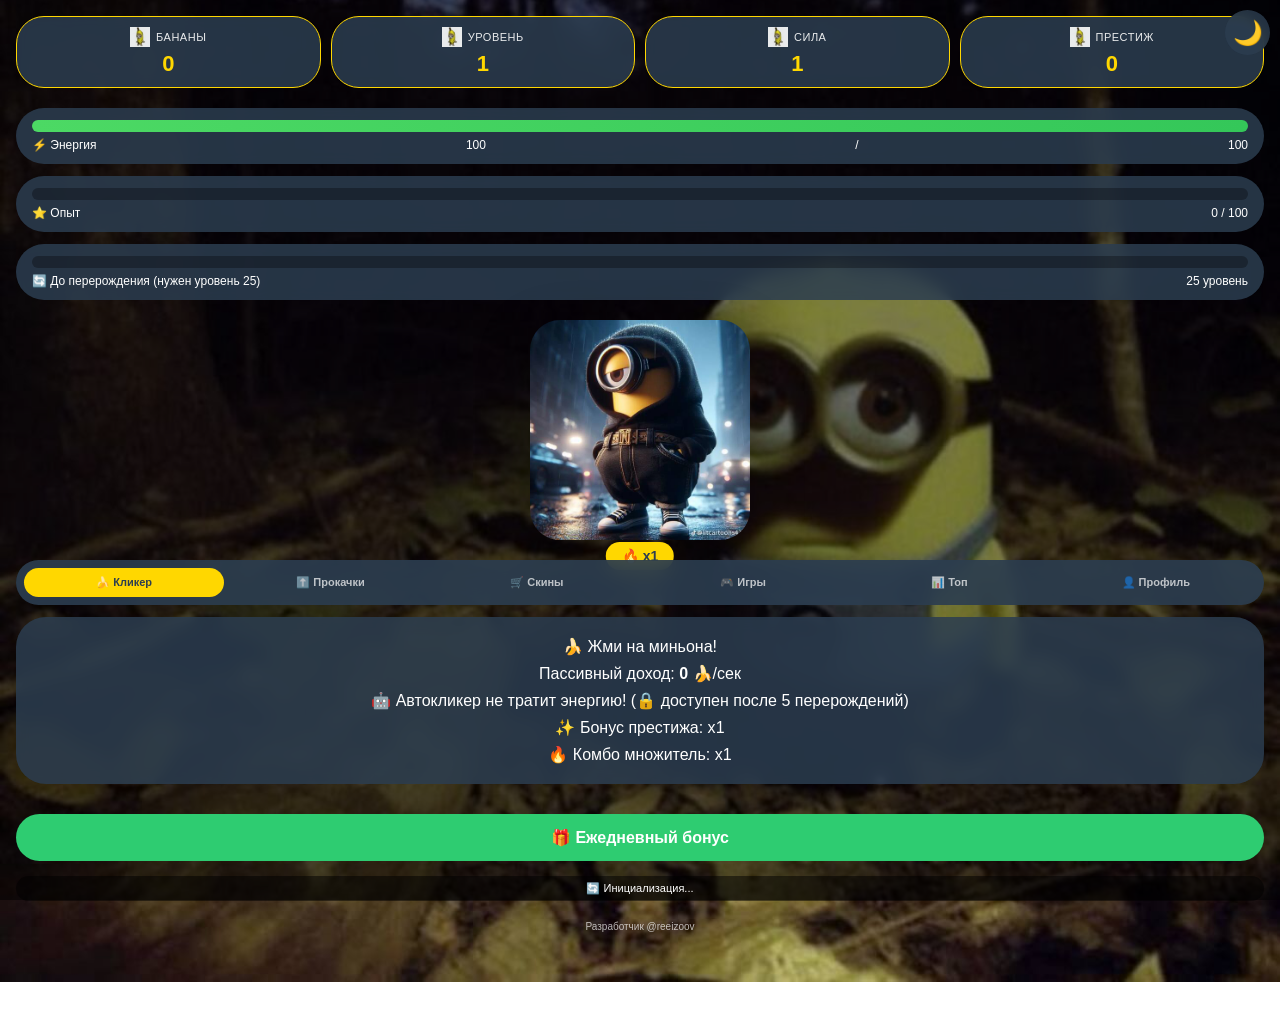
==== commit 1643d426: "Update index.html" ====
--- a/index.html
+++ b/index.html
@@ -5,6 +5,7 @@
     <meta name="viewport" content="width=device-width, initial-scale=1.0, viewport-fit=cover">
     <title>🍌 Minion Clicker | Миньон Кликер</title>
     <script src="https://telegram.org/js/telegram-web-app.js"></script>
+    <!-- Шрифт Marua -->
     <style>
         @font-face {
             font-family: 'Marua';
@@ -24,6 +25,8 @@
             font-weight: 700;
             font-style: normal;
         }
+    </style>
+    <style>
         * {
             margin: 0;
             padding: 0;
@@ -31,15 +34,19 @@
             user-select: none;
             -webkit-tap-highlight-color: transparent;
         }
+
         body {
             font-family: 'Marua', 'Segoe UI', sans-serif;
             min-height: 100vh;
             padding: 16px 16px 80px;
             color: #fff;
+            position: relative;
+            transition: all 0.3s ease;
+            font-weight: 400;
             background: url('bg.jpg') no-repeat center center fixed;
             background-size: cover;
-            position: relative;
-        }
+        }
+        
         body::before {
             content: '';
             position: fixed;
@@ -50,13 +57,29 @@
             background: rgba(0, 0, 0, 0.5);
             z-index: -1;
         }
-        body.dark-theme::before { background: rgba(0, 0, 0, 0.8); }
-        body.dark-theme .stat-card, body.dark-theme .energy-box, body.dark-theme .exp-box,
-        body.dark-theme .prestige-progress-box, body.dark-theme .offline-card, body.dark-theme .tabs,
-        body.dark-theme .upgrade-category-tabs { background: rgba(0, 0, 0, 0.7); }
-        body.dark-theme .item-card { background: rgba(30, 30, 50, 0.95); color: #FFD700; }
+        
+        /* ТЁМНАЯ ТЕМА */
+        body.dark-theme::before {
+            background: rgba(0, 0, 0, 0.8);
+        }
+        
+        body.dark-theme .stat-card,
+        body.dark-theme .energy-box,
+        body.dark-theme .exp-box,
+        body.dark-theme .prestige-progress-box,
+        body.dark-theme .offline-card,
+        body.dark-theme .tabs {
+            background: rgba(0, 0, 0, 0.7);
+        }
+        
+        body.dark-theme .item-card {
+            background: rgba(30, 30, 50, 0.95);
+            color: #FFD700;
+        }
+        
         body.dark-theme .item-name { color: #FFD700; }
 
+        /* Плавающие бананы */
         @keyframes floatBanana {
             0% { transform: translateY(100vh) rotate(0deg); opacity: 0; }
             100% { transform: translateY(-100px) rotate(360deg); opacity: 1; }
@@ -72,6 +95,7 @@
             animation: floatBanana 8s linear infinite;
         }
 
+        /* КАРТОЧКИ СТАТИСТИКИ С КАРТИНКОЙ banana.jpg */
         .stats-grid {
             display: flex;
             gap: 10px;
@@ -89,10 +113,24 @@
             border: 1px solid #FFD700;
             min-width: 70px;
         }
-        .stat-label { font-size: 11px; opacity: 0.9; display: flex; align-items: center; justify-content: center; gap: 6px; margin-bottom: 4px; }
-        .stat-icon { width: 20px; height: 20px; object-fit: contain; }
+        .stat-label {
+            font-size: 11px;
+            opacity: 0.9;
+            letter-spacing: 0.5px;
+            display: flex;
+            align-items: center;
+            justify-content: center;
+            gap: 6px;
+            margin-bottom: 4px;
+        }
+        .stat-icon {
+            width: 20px;
+            height: 20px;
+            object-fit: contain;
+        }
         .stat-value { font-size: 22px; font-weight: 700; color: #FFD700; }
 
+        /* ПОЛОСКИ */
         .energy-box, .exp-box, .prestige-progress-box {
             background: rgba(44, 62, 80, 0.85);
             backdrop-filter: blur(8px);
@@ -100,70 +138,159 @@
             padding: 12px 16px;
             margin-bottom: 12px;
         }
-        .bar-bg { background: rgba(0,0,0,0.3); border-radius: 20px; height: 12px; overflow: hidden; }
+        .bar-bg {
+            background: rgba(0,0,0,0.3);
+            border-radius: 20px;
+            height: 12px;
+            overflow: hidden;
+        }
         .energy-fill { background: linear-gradient(90deg, #4cd964, #34c759); width: 100%; height: 100%; transition: width 0.2s; }
         .exp-fill { background: linear-gradient(90deg, #FFD700, #FFA500); width: 0%; height: 100%; transition: width 0.2s; }
         .prestige-fill { background: linear-gradient(90deg, #8E44AD, #9B59B6); width: 0%; height: 100%; transition: width 0.2s; }
-        .bar-text { display: flex; justify-content: space-between; margin-top: 6px; font-size: 12px; color: white; font-weight: 500; align-items: center; }
-
-        .minion-wrap { display: flex; justify-content: center; margin: 20px 0; position: relative; }
-        .minion { width: 220px; height: 220px; cursor: pointer; transition: transform 0.05s linear; filter: drop-shadow(0 15px 25px rgba(0,0,0,0.3)); }
+        .bar-text {
+            display: flex;
+            justify-content: space-between;
+            margin-top: 6px;
+            font-size: 12px;
+            color: white;
+            font-weight: 500;
+            align-items: center;
+        }
+
+        /* МИНЬОН */
+        .minion-wrap {
+            display: flex;
+            justify-content: center;
+            margin: 20px 0;
+            position: relative;
+        }
+        .minion {
+            width: 220px;
+            height: 220px;
+            cursor: pointer;
+            transition: transform 0.05s linear;
+            filter: drop-shadow(0 15px 25px rgba(0,0,0,0.3));
+        }
         .minion:active { transform: scale(0.96); }
-        .minion-img { width: 100%; height: 100%; object-fit: contain; border-radius: 30px; pointer-events: none; }
+        .minion-img {
+            width: 100%;
+            height: 100%;
+            object-fit: contain;
+            border-radius: 30px;
+            pointer-events: none;
+        }
+        
         .combo-counter {
-            position: absolute; bottom: -30px; left: 50%; transform: translateX(-50%);
-            background: #FFD700; color: #2C3E50; padding: 6px 16px; border-radius: 40px;
-            font-weight: 700; font-size: 14px; white-space: nowrap; box-shadow: 0 2px 10px rgba(0,0,0,0.2);
-        }
-
+            position: absolute;
+            bottom: -30px;
+            left: 50%;
+            transform: translateX(-50%);
+            background: #FFD700;
+            color: #2C3E50;
+            padding: 6px 16px;
+            border-radius: 40px;
+            font-weight: 700;
+            font-size: 14px;
+            white-space: nowrap;
+            box-shadow: 0 2px 10px rgba(0,0,0,0.2);
+        }
+
+        /* КНОПКА ТЕМЫ */
         .theme-toggle {
-            position: fixed; top: 10px; right: 10px; background: rgba(44,62,80,0.8);
-            border: none; border-radius: 50%; width: 45px; height: 45px; font-size: 24px;
-            cursor: pointer; z-index: 100; backdrop-filter: blur(5px);
-        }
-
+            position: fixed;
+            top: 10px;
+            right: 10px;
+            background: rgba(44,62,80,0.8);
+            border: none;
+            border-radius: 50%;
+            width: 45px;
+            height: 45px;
+            font-size: 24px;
+            cursor: pointer;
+            z-index: 100;
+            backdrop-filter: blur(5px);
+        }
+
+        /* ТАБЫ */
         .tabs {
-            display: flex; gap: 6px; background: rgba(44, 62, 80, 0.9); backdrop-filter: blur(10px);
-            padding: 8px; border-radius: 40px; margin: 20px 0 12px; flex-wrap: wrap;
-        }
-        .tab { flex: 1; text-align: center; padding: 8px 4px; border-radius: 30px; cursor: pointer;
-            font-weight: 700; font-size: 11px; color: rgba(255,255,255,0.7); transition: 0.2s; }
-        .tab.active { background: #FFD700; color: #2C3E50; }
-        .tab-content { display: none; animation: fade 0.2s ease; }
+            display: flex;
+            gap: 6px;
+            background: rgba(44, 62, 80, 0.9);
+            backdrop-filter: blur(10px);
+            padding: 8px;
+            border-radius: 40px;
+            margin: 20px 0 12px;
+            flex-wrap: wrap;
+        }
+        .tab {
+            flex: 1;
+            text-align: center;
+            padding: 8px 4px;
+            border-radius: 30px;
+            cursor: pointer;
+            font-weight: 700;
+            font-size: 11px;
+            color: rgba(255,255,255,0.7);
+            transition: 0.2s;
+        }
+        .tab.active {
+            background: #FFD700;
+            color: #2C3E50;
+        }
+        .tab-content {
+            display: none;
+            animation: fade 0.2s ease;
+        }
         .tab-content.active { display: block; }
         @keyframes fade { from { opacity: 0; } to { opacity: 1; } }
 
-        /* Категории прокачек (вкладки внутри вкладки) */
-        .upgrade-category-tabs {
-            display: flex; gap: 6px; background: rgba(0,0,0,0.4); backdrop-filter: blur(5px);
-            padding: 6px; border-radius: 30px; margin-bottom: 12px; flex-wrap: wrap;
-        }
-        .upgrade-cat {
-            flex: 1; text-align: center; padding: 6px 4px; border-radius: 25px;
-            cursor: pointer; font-weight: 600; font-size: 10px; color: rgba(255,255,255,0.8);
-            transition: 0.2s;
-        }
-        .upgrade-cat.active { background: #FFD700; color: #2C3E50; }
-        .upgrade-category-content { display: none; }
-        .upgrade-category-content.active { display: block; }
-
-        .upgrade-list, .shop-list { display: flex; flex-direction: column; gap: 10px; max-height: 450px; overflow-y: auto; padding-right: 4px; }
+        /* ПРОКАЧКИ */
+        .upgrade-list, .shop-list {
+            display: flex;
+            flex-direction: column;
+            gap: 10px;
+            max-height: 450px;
+            overflow-y: auto;
+            padding-right: 4px;
+        }
         .item-card {
-            background: rgba(255,255,255,0.9); border-radius: 24px; padding: 12px;
-            display: flex; justify-content: space-between; align-items: center;
-            box-shadow: 0 2px 8px rgba(0,0,0,0.1); border-left: 6px solid #FFD700;
-            cursor: pointer; transition: 0.05s linear;
+            background: rgba(255,255,255,0.9);
+            border-radius: 24px;
+            padding: 12px;
+            display: flex;
+            justify-content: space-between;
+            align-items: center;
+            box-shadow: 0 2px 8px rgba(0,0,0,0.1);
+            border-left: 6px solid #FFD700;
+            cursor: pointer;
+            transition: 0.05s linear;
         }
         .item-card:active { transform: scale(0.98); background: rgba(255,255,255,1); }
         .item-info { flex: 1; }
         .item-name { font-weight: 700; font-size: 14px; color: #2C3E50; }
         .item-desc { font-size: 10px; color: #7F8C8D; margin: 4px 0; }
         .item-level { font-size: 11px; color: #F39C12; font-weight: 700; }
-        .item-cost { background: #3498DB; color: white; padding: 6px 14px; border-radius: 40px; font-weight: 700; font-size: 13px; }
-
+        .item-cost {
+            background: #3498DB;
+            color: white;
+            padding: 6px 14px;
+            border-radius: 40px;
+            font-weight: 700;
+            font-size: 13px;
+        }
+
+        /* КНОПКИ */
         .btn-prestige, .task-claim, .game-btn {
-            width: 100%; padding: 14px; border: none; border-radius: 40px; color: white;
-            font-weight: 700; font-size: 16px; margin-top: 15px; cursor: pointer; transition: transform 0.05s;
+            width: 100%;
+            padding: 14px;
+            border: none;
+            border-radius: 40px;
+            color: white;
+            font-weight: 700;
+            font-size: 16px;
+            margin-top: 15px;
+            cursor: pointer;
+            transition: transform 0.05s;
         }
         .btn-prestige { background: #8E44AD; }
         .task-claim { background: #2ECC71; }
@@ -171,48 +298,194 @@
         .btn-prestige:active, .task-claim:active, .game-btn:active { transform: scale(0.97); }
         .btn-disabled { background: #95A5A6; opacity: 0.6; pointer-events: none; }
 
-        .offline-card { background: rgba(44,62,80,0.85); backdrop-filter: blur(8px); border-radius: 30px; padding: 20px; text-align: center; color: white; margin-bottom: 15px; }
+        /* КАРТОЧКИ */
+        .offline-card {
+            background: rgba(44,62,80,0.85);
+            backdrop-filter: blur(8px);
+            border-radius: 30px;
+            padding: 20px;
+            text-align: center;
+            color: white;
+            margin-bottom: 15px;
+        }
+        
         .toast {
-            position: fixed; bottom: 100px; left: 50%; transform: translateX(-50%);
-            background: #2C3E50; color: #FFD700; padding: 10px 20px; border-radius: 40px;
-            font-size: 14px; font-weight: 600; z-index: 1100; animation: fadeToast 2s forwards; white-space: nowrap;
-        }
-        @keyframes fadeToast { 0% { opacity: 1; } 70% { opacity: 1; } 100% { opacity: 0; visibility: hidden; } }
-        .sync-status { text-align: center; font-size: 11px; margin-top: 15px; color: white; background: rgba(0,0,0,0.5); padding: 6px; border-radius: 40px; font-weight: 500; }
-        .click-animation { position: fixed; pointer-events: none; font-size: 28px; font-weight: 700; color: #FFD700; text-shadow: 2px 2px 0 #2C3E50; animation: floatUp 0.6s ease-out forwards; z-index: 1000; }
-        @keyframes floatUp { 0% { opacity: 1; transform: translateY(0) scale(0.8); } 100% { opacity: 0; transform: translateY(-80px) scale(1.5); } }
-        .level-up { animation: levelGlow 0.5s ease; }
-        @keyframes levelGlow { 0% { text-shadow: 0 0 0 #FFD700; } 100% { text-shadow: 0 0 20px #FFD700; } }
-        .particle { position: fixed; width: 8px; height: 8px; background: #FFD700; border-radius: 50%; pointer-events: none; animation: particleFly 0.5s ease-out forwards; z-index: 1001; }
-        @keyframes particleFly { to { transform: translate(var(--x, 0), var(--y, -50px)); opacity: 0; } }
+            position: fixed;
+            bottom: 100px;
+            left: 50%;
+            transform: translateX(-50%);
+            background: #2C3E50;
+            color: #FFD700;
+            padding: 10px 20px;
+            border-radius: 40px;
+            font-size: 14px;
+            font-weight: 600;
+            z-index: 1100;
+            animation: fadeToast 2s forwards;
+            white-space: nowrap;
+        }
+        @keyframes fadeToast {
+            0% { opacity: 1; }
+            70% { opacity: 1; }
+            100% { opacity: 0; visibility: hidden; }
+        }
+        
+        .sync-status {
+            text-align: center;
+            font-size: 11px;
+            margin-top: 15px;
+            color: white;
+            background: rgba(0,0,0,0.5);
+            padding: 6px;
+            border-radius: 40px;
+            font-weight: 500;
+        }
+        
+        .click-animation {
+            position: fixed;
+            pointer-events: none;
+            font-size: 28px;
+            font-weight: 700;
+            color: #FFD700;
+            text-shadow: 2px 2px 0 #2C3E50;
+            animation: floatUp 0.6s ease-out forwards;
+            z-index: 1000;
+        }
+        @keyframes floatUp {
+            0% { opacity: 1; transform: translateY(0) scale(0.8); }
+            100% { opacity: 0; transform: translateY(-80px) scale(1.5); }
+        }
+        
+        .level-up {
+            animation: levelGlow 0.5s ease;
+        }
+        @keyframes levelGlow {
+            0% { text-shadow: 0 0 0 #FFD700; }
+            100% { text-shadow: 0 0 20px #FFD700; }
+        }
+        
+        .particle {
+            position: fixed;
+            width: 8px;
+            height: 8px;
+            background: #FFD700;
+            border-radius: 50%;
+            pointer-events: none;
+            animation: particleFly 0.5s ease-out forwards;
+            z-index: 1001;
+        }
+        @keyframes particleFly {
+            to { transform: translate(var(--x, 0), var(--y, -50px)); opacity: 0; }
+        }
+        
         .daily-calendar { display: flex; gap: 8px; overflow-x: auto; padding: 8px 0; }
-        .day-card { background: #2C3E50; color: #FFD700; border-radius: 16px; padding: 10px; text-align: center; min-width: 60px; font-weight: 600; }
+        .day-card {
+            background: #2C3E50;
+            color: #FFD700;
+            border-radius: 16px;
+            padding: 10px;
+            text-align: center;
+            min-width: 60px;
+            font-weight: 600;
+        }
         .day-card.claimed { background: #1A252F; opacity: 0.5; }
         .day-card.current { border: 2px solid #FFD700; transform: scale(1.02); }
-        .referral-link { background: white; padding: 12px; border-radius: 30px; word-break: break-all; margin: 12px 0; font-size: 12px; }
-        .leaderboard-item { background: rgba(255,255,255,0.9); border-radius: 20px; padding: 12px; display: flex; align-items: center; gap: 12px; margin-bottom: 8px; }
+        
+        .referral-link {
+            background: white;
+            padding: 12px;
+            border-radius: 30px;
+            word-break: break-all;
+            margin: 12px 0;
+            font-size: 12px;
+        }
+        
+        .leaderboard-item {
+            background: rgba(255,255,255,0.9);
+            border-radius: 20px;
+            padding: 12px;
+            display: flex;
+            align-items: center;
+            gap: 12px;
+            margin-bottom: 8px;
+        }
         .rank { font-size: 24px; width: 45px; text-align: center; }
         .leader-name { flex: 1; font-weight: 700; color: #2C3E50; }
         .leader-stats { color: #F39C12; font-weight: 700; font-size: 12px; text-align: right; }
-        .skin-item { display: inline-block; width: calc(33% - 10px); margin: 5px; text-align: center; background: transparent; border-radius: 20px; padding: 10px; cursor: pointer; transition: 0.1s; color: white; }
+        
+        .skin-item {
+            display: inline-block;
+            width: calc(33% - 10px);
+            margin: 5px;
+            text-align: center;
+            background: transparent;
+            border-radius: 20px;
+            padding: 10px;
+            cursor: pointer;
+            transition: 0.1s;
+            color: white;
+        }
         .skin-item:active { transform: scale(0.97); }
         .skin-item.active { border: 2px solid #FFD700; background: rgba(0,0,0,0.3); border-radius: 20px; }
         .skin-preview { width: 60px; height: 60px; object-fit: contain; border-radius: 15px; background: transparent; }
-        .game-modal { position: fixed; top: 50%; left: 50%; transform: translate(-50%, -50%); background: white; border-radius: 30px; padding: 20px; z-index: 2000; width: 85%; max-width: 350px; text-align: center; box-shadow: 0 10px 30px rgba(0,0,0,0.3); }
+        
+        /* МОДАЛКИ */
+        .game-modal {
+            position: fixed;
+            top: 50%;
+            left: 50%;
+            transform: translate(-50%, -50%);
+            background: white;
+            border-radius: 30px;
+            padding: 20px;
+            z-index: 2000;
+            width: 85%;
+            max-width: 350px;
+            text-align: center;
+            box-shadow: 0 10px 30px rgba(0,0,0,0.3);
+        }
         .game-modal.hidden { display: none; }
-        .game-overlay { position: fixed; top: 0; left: 0; width: 100%; height: 100%; background: rgba(0,0,0,0.7); z-index: 1999; }
+        .game-overlay {
+            position: fixed;
+            top: 0;
+            left: 0;
+            width: 100%;
+            height: 100%;
+            background: rgba(0,0,0,0.7);
+            z-index: 1999;
+        }
         .game-overlay.hidden { display: none; }
-        .banana-box { display: inline-block; width: 70px; padding: 15px; margin: 10px; background: #FFD700; border-radius: 15px; cursor: pointer; font-size: 30px; transition: 0.05s; }
+        .banana-box {
+            display: inline-block;
+            width: 70px;
+            padding: 15px;
+            margin: 10px;
+            background: #FFD700;
+            border-radius: 15px;
+            cursor: pointer;
+            font-size: 30px;
+            transition: 0.05s;
+        }
         .banana-box:active { transform: scale(0.95); }
-        .difficulty-btn { background: #3498DB; color: white; padding: 8px 16px; margin: 5px; border: none; border-radius: 20px; cursor: pointer; font-weight: 600; }
-        .wheel-container { position: relative; width: 200px; height: 200px; margin: 0 auto; }
-        .wheel { width: 100%; height: 100%; border-radius: 50%; position: relative; overflow: hidden; transition: transform 3s ease-out; box-shadow: 0 0 10px rgba(0,0,0,0.3); cursor: pointer; }
-        .wheel-segment { position: absolute; width: 50%; height: 50%; transform-origin: 0% 100%; display: flex; align-items: center; justify-content: center; font-size: 20px; }
-        .wheel-center { position: absolute; top: 50%; left: 50%; transform: translate(-50%, -50%); width: 40px; height: 40px; background: #FFD700; border-radius: 50%; z-index: 10; box-shadow: 0 0 5px rgba(0,0,0,0.3); }
-        .spin-btn { background: #8E44AD; color: white; border: none; padding: 10px 20px; border-radius: 30px; font-weight: bold; margin-top: 10px; cursor: pointer; width: 100%; }
-        .wheel-rewards { display: flex; flex-wrap: wrap; gap: 5px; margin-top: 10px; font-size: 10px; text-align: center; justify-content: center; }
-        .achievement-item { display: flex; justify-content: space-between; align-items: center; padding: 8px; background: rgba(255,255,255,0.1); border-radius: 15px; margin-bottom: 8px; }
-        .developer { text-align: center; font-size: 10px; margin-top: 20px; opacity: 0.7; color: white; }
+        .difficulty-btn {
+            background: #3498DB;
+            color: white;
+            padding: 8px 16px;
+            margin: 5px;
+            border: none;
+            border-radius: 20px;
+            cursor: pointer;
+            font-weight: 600;
+        }
+        
+        .developer {
+            text-align: center;
+            font-size: 10px;
+            margin-top: 20px;
+            opacity: 0.7;
+            color: white;
+        }
+        
         ::-webkit-scrollbar { width: 4px; }
         ::-webkit-scrollbar-track { background: rgba(0,0,0,0.1); border-radius: 4px; }
         ::-webkit-scrollbar-thumb { background: #FFD700; border-radius: 4px; }
@@ -229,12 +502,25 @@
     <div class="stat-card"><div class="stat-label"><img src="banana.jpg" class="stat-icon" onerror="this.src='data:image/svg+xml,%3Csvg xmlns=%27http://www.w3.org/2000/svg%27 viewBox=%270 0 100 100%27%3E%3Ctext x=%2750%27 y=%2770%27 text-anchor=%27middle%27 font-size=%2740%27%3E🔄%3C/text%3E%3C/svg%3E'"> ПРЕСТИЖ</div><div class="stat-value" id="prestigeCount">0</div></div>
 </div>
 
-<div class="energy-box"><div class="bar-bg"><div class="energy-fill" id="energyFill" style="width: 100%"></div></div><div class="bar-text"><span>⚡ Энергия</span><span id="energy">100</span> / <span id="maxEnergy">100</span></div></div>
-<div class="exp-box"><div class="bar-bg"><div class="exp-fill" id="expFill" style="width: 0%"></div></div><div class="bar-text"><span>⭐ Опыт</span><span id="expText">0 / 100</span></div></div>
-<div class="prestige-progress-box"><div class="bar-bg"><div class="prestige-fill" id="prestigeFill" style="width: 0%"></div></div><div class="bar-text"><span>🔄 До перерождения (нужен уровень <span id="requiredLevel">25</span>)</span><span id="prestigeNeededText">25 уровень</span></div></div>
+<div class="energy-box">
+    <div class="bar-bg"><div class="energy-fill" id="energyFill" style="width: 100%"></div></div>
+    <div class="bar-text"><span>⚡ Энергия</span><span id="energy">100</span> / <span id="maxEnergy">100</span></div>
+</div>
+
+<div class="exp-box">
+    <div class="bar-bg"><div class="exp-fill" id="expFill" style="width: 0%"></div></div>
+    <div class="bar-text"><span>⭐ Опыт</span><span id="expText">0 / 100</span></div>
+</div>
+
+<div class="prestige-progress-box">
+    <div class="bar-bg"><div class="prestige-fill" id="prestigeFill" style="width: 0%"></div></div>
+    <div class="bar-text"><span>🔄 До перерождения (нужен уровень <span id="requiredLevel">25</span>)</span><span id="prestigeNeededText">25 уровень</span></div>
+</div>
 
 <div class="minion-wrap">
-    <div class="minion" id="minion"><img src="minion.clicker.jpg" alt="Миньон" class="minion-img" id="minionImg" onerror="this.src='data:image/svg+xml,%3Csvg xmlns=%27http://www.w3.org/2000/svg%27 viewBox=%270 0 100 100%27%3E%3Ccircle cx=%2750%27 cy=%2750%27 r=%2745%27 fill=%27%23FFD700%27/%3E%3Ctext x=%2750%27 y=%2770%27 text-anchor=%27middle%27 font-size=%2740%27%3E🐵%3C/text%3E%3C/svg%3E'"></div>
+    <div class="minion" id="minion">
+        <img src="minion.clicker.jpg" alt="Миньон" class="minion-img" id="minionImg" onerror="this.src='data:image/svg+xml,%3Csvg xmlns=%27http://www.w3.org/2000/svg%27 viewBox=%270 0 100 100%27%3E%3Ccircle cx=%2750%27 cy=%2750%27 r=%2745%27 fill=%27%23FFD700%27/%3E%3Ctext x=%2750%27 y=%2770%27 text-anchor=%27middle%27 font-size=%2740%27%3E🐵%3C/text%3E%3C/svg%3E'">
+    </div>
     <div class="combo-counter" id="comboCounter">🔥 x1</div>
 </div>
 
@@ -258,28 +544,22 @@
 </div>
 
 <div class="tab-content" id="tab-upgrades">
-    <div class="upgrade-category-tabs" id="upgradeCatTabs">
-        <div class="upgrade-cat active" data-cat="combat">💪 Боевые</div>
-        <div class="upgrade-cat" data-cat="energy">⚡ Энергия</div>
-        <div class="upgrade-cat" data-cat="economy">💰 Экономика</div>
-        <div class="upgrade-cat" data-cat="special">🌟 Особые</div>
-    </div>
-    <div id="upgradeCatCombat" class="upgrade-category-content active"><div class="upgrade-list" id="upgradesCombat"></div></div>
-    <div id="upgradeCatEnergy" class="upgrade-category-content"><div class="upgrade-list" id="upgradesEnergy"></div></div>
-    <div id="upgradeCatEconomy" class="upgrade-category-content"><div class="upgrade-list" id="upgradesEconomy"></div></div>
-    <div id="upgradeCatSpecial" class="upgrade-category-content"><div class="upgrade-list" id="upgradesSpecial"></div></div>
-    <button class="btn-prestige" id="prestigeBtn">🔄 ПЕРЕРОДИТЬСЯ (нужно <span id="prestigeCost">100,000</span> 🍌 и уровень <span id="prestigeRequiredLevel">25</span>)</button>
-</div>
-
-<div class="tab-content" id="tab-shop"><div class="shop-list" id="shopList"></div></div>
+    <div class="upgrade-list" id="upgradesList"></div>
+    <button class="btn-prestige" id="prestigeBtn">🔄 ПЕРЕРОДИТЬСЯ (нужен уровень <span id="prestigeRequiredLevel">25</span>)</button>
+</div>
+
+<div class="tab-content" id="tab-shop">
+    <div class="shop-list" id="shopList"></div>
+</div>
 
 <div class="tab-content" id="tab-games">
     <div class="offline-card">🎮 ВЕСЁЛЫЕ ИГРЫ 🎮</div>
     <button class="game-btn" id="bananaGameBtn">🍌 УГАДАЙ БАНАН (выбор сложности)</button>
-    <button class="game-btn" id="wheelBtn" style="margin-top:10px; background:#9B59B6;">🎡 КОЛЕСО ФОРТУНЫ</button>
-</div>
-
-<div class="tab-content" id="tab-leaderboard"><div id="leaderboardList"><div class="offline-card">🏆 Загрузка...</div></div></div>
+</div>
+
+<div class="tab-content" id="tab-leaderboard">
+    <div id="leaderboardList"><div class="offline-card">🏆 Загрузка...</div></div>
+</div>
 
 <div class="tab-content" id="tab-profile">
     <div class="offline-card">
@@ -288,9 +568,6 @@
         <div>✨ Бонус престижа: <span id="prestigeBonus">+0%</span> (x<span id="prestigeMultProfile">1</span>)</div>
         <div>🤖 Офлайн ставка: <span id="offlineRateProfile">0.1</span> 🍌/сек</div>
         <button class="task-claim" id="claimOfflineBtn">🎁 ЗАБРАТЬ ОФЛАЙН</button>
-        <hr style="margin:12px 0; border-color:#FFD700;">
-        <div>🏆 ДОСТИЖЕНИЯ</div>
-        <div id="achievementsList"></div>
         <hr style="margin:12px 0; border-color:#FFD700;">
         <div>📅 Ежедневный бонус</div>
         <div id="dailyCalendar" class="daily-calendar"></div>
@@ -312,20 +589,12 @@
     <h3>🍌 Угадай банан!</h3>
     <p>В каком ящике спрятан банан?</p>
     <div id="bananaBoxes" style="display:flex; justify-content:center; flex-wrap:wrap;"></div>
-    <div style="margin-top:10px;"><button class="difficulty-btn" data-diff="easy">😊 Лёгкий</button><button class="difficulty-btn" data-diff="medium">😐 Средний</button><button class="difficulty-btn" data-diff="hard">😤 Сложный</button></div>
+    <div style="margin-top:10px;">
+        <button class="difficulty-btn" data-diff="easy">😊 Лёгкий</button>
+        <button class="difficulty-btn" data-diff="medium">😐 Средний</button>
+        <button class="difficulty-btn" data-diff="hard">😤 Сложный</button>
+    </div>
     <button id="closeGameBtn" style="margin-top:15px; background:#E74C3C; padding:8px 20px; border:none; border-radius:20px; color:white; font-weight:600;">Закрыть</button>
-</div>
-
-<!-- Модалка Колесо фортуны -->
-<div class="game-overlay hidden" id="wheelOverlay"></div>
-<div class="game-modal hidden" id="wheelModal">
-    <h3>🎡 КОЛЕСО ФОРТУНЫ</h3>
-    <div class="wheel-container">
-        <div class="wheel" id="wheel"><div class="wheel-center"></div></div>
-    </div>
-    <button class="spin-btn" id="spinWheelBtn">КРУТИТЬ (за 5000🍌)</button>
-    <div class="wheel-rewards" id="wheelRewards"></div>
-    <button id="closeWheelBtn" style="margin-top:10px; background:#E74C3C; padding:8px 20px; border:none; border-radius:20px; color:white; font-weight:600;">Закрыть</button>
 </div>
 
 <script>
@@ -338,62 +607,27 @@
         const userName = tg.initDataUnsafe?.user?.first_name || tg.initDataUnsafe?.user?.username || "Миньон";
         
         function getPrestigeMultiplier() { return Math.pow(2, gameData.prestigeCount); }
-        function getRequiredLevelForPrestige() { return 25 + (25 * gameData.prestigeCount); }
-        function getRequiredBananasForPrestige() { return 100000 * Math.pow(2, gameData.prestigeCount); }
+        // Требуемый уровень для перерождения: 25 + 25 * количество перерождений
+        function getRequiredLevelForPrestige() {
+            return 25 + (25 * gameData.prestigeCount);
+        }
 
         let gameData = {
             userId, username: userName,
             bananas: 100, level: 1, exp: 0, totalClicks: 0,
             clickPower1: 0, clickPower5: 0, clickPower10: 0, clickPower25: 0, clickPower50: 0,
-            clickMastery: 0, explosive: 0,
             prestigeCount: 0, maxEnergy: 100, energy: 100,
             lastOnline: Date.now(), lastDaily: null, dailyStreak: 0,
             combo: 0, lastClickTime: 0,
             activeSkin: 'default', ownedSkins: ['default'],
-            upgrades: {
-                energy:0, regen:0, bonus:0, offline:0, crit:0, auto:0, luck:0, shield:0, double:0, mega:0,
-                efficiency:0, recovery:0, vampire:0, bank:0, investment:0, luckyClick:0, alchemy:0, speed:0, inspiration:0, holyBanana:0
-            },
-            achievements: {},
+            upgrades: { energy:0, regen:0, bonus:0, offline:0, crit:0, auto:0, luck:0, shield:0, double:0, mega:0 },
             tasks: { task1: false, task2: false, task3: false },
             referralCode: Math.random().toString(36).substr(2, 8).toUpperCase(),
             referrals: [], referralBonusPercent: 0, totalEarned: 0
         };
         
-        let autoClickerInterval = null, comboTimeout = null;
-        
-        // Достижения
-        const achievementsList = {
-            click100: { name: "🎯 Первые 100 кликов", reward: 500, condition: () => gameData.totalClicks >= 100 },
-            click1000: { name: "🔥 1000 кликов", reward: 2000, condition: () => gameData.totalClicks >= 1000 },
-            level10: { name: "⭐ 10 уровень", reward: 2000, condition: () => gameData.level >= 10 },
-            prestige1: { name: "🔄 Первое перерождение", reward: 10000, condition: () => gameData.prestigeCount >= 1 },
-            bananas100k: { name: "💰 100,000 бананов", reward: 5000, condition: () => gameData.totalEarned >= 100000 },
-            upgrade25: { name: "⚡ 25 уровней прокачек", reward: 3000, condition: () => Object.values(gameData.upgrades).reduce((a,b)=>a+b,0) + gameData.clickPower1+gameData.clickPower5+gameData.clickPower10+gameData.clickPower25+gameData.clickPower50 >= 25 }
-        };
-        
-        function checkAchievements() {
-            for (let [id, ach] of Object.entries(achievementsList)) {
-                if (!gameData.achievements[id] && ach.condition()) {
-                    gameData.achievements[id] = true;
-                    gameData.bananas += ach.reward;
-                    showToast(`🏆 Достижение "${ach.name}"! +${ach.reward} 🍌`, "#FFD700");
-                    syncToCloud();
-                }
-            }
-        }
-        
-        function renderAchievements() {
-            const container = document.getElementById('achievementsList');
-            container.innerHTML = '';
-            for (let [id, ach] of Object.entries(achievementsList)) {
-                const unlocked = gameData.achievements[id];
-                const div = document.createElement('div');
-                div.className = 'achievement-item';
-                div.innerHTML = `<div><strong>${ach.name}</strong><br><small>+${ach.reward}🍌</small></div><div>${unlocked ? '✅' : '🔒'}</div>`;
-                container.appendChild(div);
-            }
-        }
+        let autoClickerInterval = null;
+        let comboTimeout = null;
         
         // СКИНЫ
         const skins = {
@@ -405,35 +639,35 @@
         };
         
         function getTotalClickPower() { 
-            let power = 1 + gameData.clickPower1*1 + gameData.clickPower5*5 + gameData.clickPower10*10 + gameData.clickPower25*25 + gameData.clickPower50*50;
-            power *= (1 + gameData.clickMastery * 0.02);
-            return power;
+            return 1 + gameData.clickPower1*1 + gameData.clickPower5*5 + gameData.clickPower10*10 + gameData.clickPower25*25 + gameData.clickPower50*50; 
         }
         
         function getUpgradeCost(upgradeId, level) {
             const bases = {
                 click1:10, click5:200, click10:800, click25:3000, click50:10000,
-                energy:15, regen:20, bonus:25, offline:30, crit:50, auto:100, luck:80, shield:120, double:200, mega:500,
-                efficiency:150, recovery:180, vampire:250, bank:300, investment:400, luckyClick:350, alchemy:450, speed:200, inspiration:300, holyBanana:500,
-                mastery:500, explosive:600
+                energy:15, regen:20, bonus:25, offline:30, crit:50, auto:100, luck:80, shield:120, double:200, mega:500
             };
-            return Math.floor((bases[upgradeId]||10) * Math.pow(1.2, level));
-        }
-        
-        function getComboMultiplier() { return Math.min(5, 1 + Math.floor(gameData.combo / 10)); }
-        
-        function buyUpgrade(upgradeId, cat) {
+            return Math.floor((bases[upgradeId]||10) * Math.pow(1.25, level));
+        }
+        
+        function getComboMultiplier() { return Math.min(3, 1 + Math.floor(gameData.combo / 10)); }
+        
+        function buyUpgrade(upgradeId) {
             let level = 0;
             if (upgradeId === 'click1') level = gameData.clickPower1;
             else if (upgradeId === 'click5') level = gameData.clickPower5;
             else if (upgradeId === 'click10') level = gameData.clickPower10;
             else if (upgradeId === 'click25') level = gameData.clickPower25;
             else if (upgradeId === 'click50') level = gameData.clickPower50;
-            else if (upgradeId === 'mastery') level = gameData.clickMastery;
-            else if (upgradeId === 'explosive') level = gameData.explosive;
             else level = gameData.upgrades[upgradeId] || 0;
             if (level >= 25) { showToast("❌ Макс. уровень 25!", "#E74C3C"); return; }
-            if (upgradeId === 'auto' && gameData.prestigeCount < 5) { showToast("❌ Автокликер доступен после 5 перерождений!", "#E74C3C"); return; }
+            
+            // Автокликер доступен только после 5 перерождений
+            if (upgradeId === 'auto' && gameData.prestigeCount < 5) {
+                showToast("❌ Автокликер доступен после 5 перерождений!", "#E74C3C");
+                return;
+            }
+            
             const cost = getUpgradeCost(upgradeId, level);
             if (gameData.bananas >= cost) {
                 gameData.bananas -= cost;
@@ -442,8 +676,6 @@
                 else if (upgradeId === 'click10') gameData.clickPower10++;
                 else if (upgradeId === 'click25') gameData.clickPower25++;
                 else if (upgradeId === 'click50') gameData.clickPower50++;
-                else if (upgradeId === 'mastery') gameData.clickMastery++;
-                else if (upgradeId === 'explosive') gameData.explosive++;
                 else if (upgradeId === 'energy') { gameData.upgrades.energy++; gameData.maxEnergy += 25; gameData.energy += 25; }
                 else if (upgradeId === 'regen') gameData.upgrades.regen++;
                 else if (upgradeId === 'bonus') gameData.upgrades.bonus++;
@@ -454,16 +686,6 @@
                 else if (upgradeId === 'shield') gameData.upgrades.shield++;
                 else if (upgradeId === 'double') gameData.upgrades.double++;
                 else if (upgradeId === 'mega') gameData.upgrades.mega++;
-                else if (upgradeId === 'efficiency') gameData.upgrades.efficiency++;
-                else if (upgradeId === 'recovery') gameData.upgrades.recovery++;
-                else if (upgradeId === 'vampire') gameData.upgrades.vampire++;
-                else if (upgradeId === 'bank') gameData.upgrades.bank++;
-                else if (upgradeId === 'investment') gameData.upgrades.investment++;
-                else if (upgradeId === 'luckyClick') gameData.upgrades.luckyClick++;
-                else if (upgradeId === 'alchemy') gameData.upgrades.alchemy++;
-                else if (upgradeId === 'speed') gameData.upgrades.speed++;
-                else if (upgradeId === 'inspiration') gameData.upgrades.inspiration++;
-                else if (upgradeId === 'holyBanana') gameData.upgrades.holyBanana++;
                 updateUI(); syncToCloud(); showToast(`✅ ${upgradeId} улучшена!`, "#2ECC71");
                 if (!gameData.tasks.task2) { gameData.tasks.task2 = true; syncToCloud(); }
             } else showToast(`❌ Нужно ${cost.toLocaleString()} 🍌`, "#E74C3C");
@@ -490,7 +712,7 @@
         function clickMinion() {
             if (gameData.energy <= 0) { showToast("❌ Нет энергии!", "#E74C3C"); return; }
             const now = Date.now();
-            if (now - gameData.lastClickTime > 3000) gameData.combo = 0;
+            if (now - gameData.lastClickTime > 3000) { gameData.combo = 0; }
             gameData.combo++;
             gameData.lastClickTime = now;
             if (comboTimeout) clearTimeout(comboTimeout);
@@ -499,27 +721,22 @@
             let comboMult = getComboMultiplier();
             if (gameData.upgrades.double > 0) comboMult *= (1 + gameData.upgrades.double * 0.05);
             if (gameData.upgrades.mega > 0 && Math.random() < gameData.upgrades.mega * 0.02) comboMult *= 2;
-            if (gameData.upgrades.inspiration > 0 && Math.random() < gameData.upgrades.inspiration * 0.01) comboMult *= 3;
             
             let power = getTotalClickPower() * getPrestigeMultiplier() * comboMult;
-            let gain = Math.floor(power * (1 + gameData.upgrades.bonus*0.05 + gameData.referralBonusPercent/100 + gameData.upgrades.alchemy*0.01));
+            let gain = Math.floor(power * (1 + gameData.upgrades.bonus*0.05 + gameData.referralBonusPercent/100));
             let isCritical = false;
             if (Math.random() < gameData.upgrades.crit * 0.05) { gain *= 2; isCritical = true; showToast("⚡ КРИТ!", "#F39C12"); }
             if (Math.random() < gameData.upgrades.luck * 0.03) { gain = Math.floor(gain * 1.5); showToast("🍀 УДАЧА!", "#3498DB"); }
-            if (Math.random() < gameData.upgrades.luckyClick * 0.02) { gain = Math.floor(gain * 3); showToast("✨ СЧАСТЛИВЫЙ КЛИК! x3", "#9B59B6"); }
-            if (gameData.explosive > 0 && Math.random() < gameData.explosive * 0.01) { gain *= 5; showToast("💥 ВЗРЫВНОЙ УДАР! x5", "#E74C3C"); }
-            
-            let energyCost = 1;
-            let totalShield = gameData.upgrades.shield * 0.02 + gameData.upgrades.efficiency * 0.03;
-            energyCost = Math.max(0.1, energyCost - totalShield);
-            if (gameData.upgrades.vampire > 0 && Math.random() < gameData.upgrades.vampire * 0.03) energyCost = 0;
-            
+            
+            let energyCost = 1 - gameData.upgrades.shield * 0.02;
+            energyCost = Math.max(0.2, energyCost);
             gameData.energy = Math.max(0, gameData.energy - energyCost);
             gameData.bananas += gain;
             gameData.totalClicks++;
             gameData.totalEarned += gain;
             
-            let expGain = 1 + Math.floor(gameData.upgrades.speed * 0.1);
+            // 1 клик = 1 опыт!
+            let expGain = 1;
             gameData.exp += expGain;
             let expNeeded = gameData.level * 100;
             if (gameData.exp >= expNeeded) {
@@ -530,109 +747,48 @@
                 document.getElementById('level').classList.add('level-up');
                 setTimeout(() => document.getElementById('level').classList.remove('level-up'), 500);
             }
-            
-            if (gameData.upgrades.bank > 0) {
-                let bankBonus = Math.floor(gameData.bananas * 0.001 * gameData.upgrades.bank);
-                if (bankBonus > 0) gameData.bananas += bankBonus;
-            }
-            if (gameData.upgrades.holyBanana > 0 && Math.random() < gameData.upgrades.holyBanana * 0.01) {
-                gameData.bananas += 10000;
-                showToast("✨ СВЯТОЙ БАНАН! +10,000 🍌", "#FFD700");
-            }
-            
             updateUI(); syncToCloud(); showFloating(gain, isCritical);
             if (tg.HapticFeedback) tg.HapticFeedback.impactOccurred('light');
             if (!gameData.tasks.task1 && gameData.bananas >= 1000) gameData.tasks.task1 = true;
             if (!gameData.tasks.task3 && gameData.level >= 5) gameData.tasks.task3 = true;
-            checkAchievements();
         }
         
         function restartAutoClicker() {
             if (autoClickerInterval) clearInterval(autoClickerInterval);
             if (gameData.upgrades.auto > 0 && gameData.prestigeCount >= 5) {
-                const speed = 1 + gameData.upgrades.auto * 0.05 + gameData.upgrades.speed * 0.02;
-                const interval = Math.max(0.2, 1 / speed);
-                autoClickerInterval = setInterval(() => { if (gameData.energy > 0) clickMinion(); }, interval * 1000);
+                const speed = 1 + gameData.upgrades.auto * 0.05;
+                const interval = Math.max(0.3, 1 / speed);
+                autoClickerInterval = setInterval(() => {
+                    if (gameData.energy > 0) clickMinion();
+                }, interval * 1000);
+            } else if (gameData.upgrades.auto > 0 && gameData.prestigeCount < 5) {
+                // Если автокликер куплен, но перерождений меньше 5 - не работаем
+                if (autoClickerInterval) clearInterval(autoClickerInterval);
+                autoClickerInterval = null;
             }
         }
         
         function doPrestige() {
             const requiredLevel = getRequiredLevelForPrestige();
-            const requiredBananas = getRequiredBananasForPrestige();
-            if (gameData.level >= requiredLevel && gameData.bananas >= requiredBananas) {
-                if (confirm(`Переродиться? Требуется уровень ${requiredLevel} и ${requiredBananas.toLocaleString()} 🍌. Бонус x2 навсегда!`)) {
+            if (gameData.level >= requiredLevel) {
+                if (confirm(`Переродиться? Требуется уровень ${requiredLevel}. Уровень станет 1, бананы сохранятся, но прокачки сбросятся. Бонус x2 навсегда!`)) {
                     gameData.prestigeCount++;
-                    gameData.bananas -= requiredBananas;
+                    // Уровень сбрасывается, бананы НЕ ТРАТЯТСЯ (остаются)
                     gameData.level = 1;
                     gameData.exp = 0;
                     gameData.clickPower1 = 0; gameData.clickPower5 = 0; gameData.clickPower10 = 0; gameData.clickPower25 = 0; gameData.clickPower50 = 0;
-                    gameData.clickMastery = 0; gameData.explosive = 0;
                     gameData.maxEnergy = 100; gameData.energy = 100;
-                    gameData.upgrades = { energy:0, regen:0, bonus:0, offline:0, crit:0, auto:0, luck:0, shield:0, double:0, mega:0, efficiency:0, recovery:0, vampire:0, bank:0, investment:0, luckyClick:0, alchemy:0, speed:0, inspiration:0, holyBanana:0 };
+                    gameData.upgrades = { energy:0, regen:0, bonus:0, offline:0, crit:0, auto:0, luck:0, shield:0, double:0, mega:0 };
                     gameData.combo = 0;
                     updateUI(); restartAutoClicker(); syncToCloud();
                     showToast(`✨ ПЕРЕРОЖДЕНИЕ! x${getPrestigeMultiplier()} к силе!`, "#8E44AD");
-                    checkAchievements();
                 }
             } else {
-                showToast(`❌ Нужен уровень ${requiredLevel} и ${requiredBananas.toLocaleString()} 🍌`, "#E74C3C");
+                showToast(`❌ Нужен ${requiredLevel} уровень (сейчас ${gameData.level})`, "#E74C3C");
             }
         }
         
-        // Колесо фортуны
-        const wheelRewards = [1000, 2000, 5000, 10000, 500, 200, 5000, 1000, 20000, 100];
-        function initWheel() {
-            const wheel = document.getElementById('wheel');
-            if (!wheel) return;
-            wheel.innerHTML = '<div class="wheel-center"></div>';
-            const segmentAngle = 360 / wheelRewards.length;
-            for (let i = 0; i < wheelRewards.length; i++) {
-                const segment = document.createElement('div');
-                segment.className = 'wheel-segment';
-                const colors = ['#FF6B6B', '#4ECDC4', '#45B7D1', '#96CEB4', '#FFEAA7', '#DDA0DD', '#98D8C8', '#F7DC6F', '#BB8FCE', '#F9E79F'];
-                segment.style.backgroundColor = colors[i % colors.length];
-                segment.style.transform = `rotate(${i * segmentAngle}deg)`;
-                segment.style.width = '50%';
-                segment.style.height = '50%';
-                segment.style.left = '50%';
-                segment.style.top = '50%';
-                segment.style.transformOrigin = '0% 100%';
-                segment.style.display = 'flex';
-                segment.style.alignItems = 'center';
-                segment.style.justifyContent = 'center';
-                segment.style.fontSize = '14px';
-                segment.style.fontWeight = 'bold';
-                segment.style.color = '#2C3E50';
-                segment.innerText = `${wheelRewards[i]}`;
-                wheel.appendChild(segment);
-            }
-            document.getElementById('wheelRewards').innerHTML = wheelRewards.map(r => `<span style="background:#2C3E50; padding:2px 6px; border-radius:10px;">+${r}🍌</span>`).join('');
-        }
-        
-        function spinWheel() {
-            const required = 5000;
-            if (gameData.bananas < required) {
-                showToast(`❌ Нужно ${required} 🍌 для крутки!`, "#E74C3C");
-                return;
-            }
-            gameData.bananas -= required;
-            const wheel = document.getElementById('wheel');
-            const randomIndex = Math.floor(Math.random() * wheelRewards.length);
-            const reward = wheelRewards[randomIndex];
-            const segmentAngle = 360 / wheelRewards.length;
-            const targetRotation = 360 * 5 + (360 - (randomIndex * segmentAngle + segmentAngle/2));
-            wheel.style.transform = `rotate(${targetRotation}deg)`;
-            setTimeout(() => {
-                gameData.bananas += reward;
-                updateUI();
-                syncToCloud();
-                showToast(`🎡 Колесо принесло +${reward} 🍌!`, "#2ECC71");
-                wheel.style.transform = '';
-                initWheel();
-            }, 3000);
-        }
-        
-        // Игра "Угадай банан"
+        // ИГРА "УГАДАЙ БАНАН"
         let currentGameDifficulty = 'medium';
         function startBananaGame() {
             const modal = document.getElementById('gameModal');
@@ -686,22 +842,20 @@
         function claimOfflineManual() {
             const now = Date.now();
             const sec = Math.min((now - gameData.lastOnline)/1000, 8*3600);
-            let rate = 0.1 + gameData.upgrades.offline*0.05;
-            rate += gameData.upgrades.investment * 0.02;
-            let earn = Math.floor(sec * rate);
-            if (gameData.upgrades.bank > 0) earn += Math.floor(gameData.bananas * 0.0005 * gameData.upgrades.bank);
+            const rate = 0.1 + gameData.upgrades.offline*0.05;
+            const earn = Math.floor(sec * rate);
             if (earn>0) { gameData.bananas += earn; updateUI(); syncToCloud(); showToast(`🎁 +${earn} 🍌`, "#2ECC71"); }
             else showToast("📭 Нет офлайн дохода", "#7F8C8D");
             gameData.lastOnline = now; saveToLocal();
         }
         
+        // СОХРАНЕНИЕ
         function saveToLocal() { gameData.lastOnline = Date.now(); localStorage.setItem('minionClicker_'+userId, JSON.stringify(gameData)); }
         function loadFromLocal() {
             const saved = localStorage.getItem('minionClicker_'+userId);
             if(saved) try { Object.assign(gameData, JSON.parse(saved)); } catch(e){}
-            if(!gameData.upgrades) gameData.upgrades={ energy:0, regen:0, bonus:0, offline:0, crit:0, auto:0, luck:0, shield:0, double:0, mega:0, efficiency:0, recovery:0, vampire:0, bank:0, investment:0, luckyClick:0, alchemy:0, speed:0, inspiration:0, holyBanana:0 };
+            if(!gameData.upgrades) gameData.upgrades={energy:0,regen:0,bonus:0,offline:0,crit:0,auto:0,luck:0,shield:0,double:0,mega:0};
             if(!gameData.ownedSkins) gameData.ownedSkins=['default'];
-            if(!gameData.achievements) gameData.achievements={};
             if(gameData.energy>gameData.maxEnergy) gameData.energy=gameData.maxEnergy;
             updateUI();
         }
@@ -720,24 +874,8 @@
             });
         }
         
-        function renderUpgradesList(containerId, upgradesList) {
-            const container = document.getElementById(containerId);
-            if (!container) return;
-            container.innerHTML = '';
-            for(let u of upgradesList) {
-                const level = u.lvl;
-                const cost = getUpgradeCost(u.id, level);
-                const isAutoLocked = (u.id === 'auto' && gameData.prestigeCount < 5);
-                const div = document.createElement('div'); div.className='item-card';
-                div.innerHTML = `<div class="item-info"><div class="item-name">${u.name}</div><div class="item-desc">${u.desc}</div><div class="item-level">Ур.${level}/25</div>${isAutoLocked ? '<div style="font-size:10px;color:#E74C3C;">🔒 Требуется 5 перерождений</div>' : ''}</div><div class="item-cost">${isAutoLocked ? '🔒 ЗАБЛОКИРОВАНО' : cost.toLocaleString()+'🍌'}</div>`;
-                div.onclick = () => { if(!isAutoLocked) buyUpgrade(u.id, u.cat); else showToast("❌ Автокликер доступен после 5 перерождений!", "#E74C3C"); };
-                container.appendChild(div);
-            }
-        }
-        
         function updateUI() {
             const requiredLevel = getRequiredLevelForPrestige();
-            const requiredBananas = getRequiredBananasForPrestige();
             document.getElementById('bananas').innerText = Math.floor(gameData.bananas).toLocaleString();
             document.getElementById('level').innerText = gameData.level;
             document.getElementById('clickPower').innerText = Math.floor(getTotalClickPower()*getPrestigeMultiplier()*getComboMultiplier());
@@ -748,12 +886,14 @@
             const expNeeded = gameData.level*100;
             document.getElementById('expFill').style.width = (gameData.exp/expNeeded*100)+'%';
             document.getElementById('expText').innerText = `${Math.floor(gameData.exp)}/${expNeeded}`;
-            const prestigePercent = Math.min(100, (gameData.level/requiredLevel)*100 + (gameData.bananas/requiredBananas)*50);
-            document.getElementById('prestigeFill').style.width = Math.min(100, prestigePercent)+'%';
-            document.getElementById('prestigeNeededText').innerHTML = (gameData.level>=requiredLevel && gameData.bananas>=requiredBananas)?"Доступно!":`${requiredLevel-gameData.level} ур. / ${(requiredBananas-gameData.bananas).toLocaleString()}🍌`;
+            
+            // Прогресс до перерождения (по уровню)
+            const prestigePercent = Math.min(100, (gameData.level / requiredLevel) * 100);
+            document.getElementById('prestigeFill').style.width = prestigePercent+'%';
+            document.getElementById('prestigeNeededText').innerHTML = gameData.level >= requiredLevel ? "Доступно!" : `${requiredLevel - gameData.level} уровень`;
             document.getElementById('requiredLevel').innerText = requiredLevel;
             document.getElementById('prestigeRequiredLevel').innerText = requiredLevel;
-            document.getElementById('prestigeCost').innerText = requiredBananas.toLocaleString();
+            
             document.getElementById('playerName').innerHTML = gameData.username;
             document.getElementById('totalClicks').innerHTML = gameData.totalClicks.toLocaleString();
             document.getElementById('prestigeBonus').innerHTML = `+${Math.round((getPrestigeMultiplier()-1)*100)}%`;
@@ -761,52 +901,44 @@
             document.getElementById('prestigeMultProfile').innerHTML = getPrestigeMultiplier();
             document.getElementById('comboMult').innerHTML = getComboMultiplier();
             document.getElementById('comboCounter').innerHTML = `🔥 x${getComboMultiplier()}`;
-            const offlineRate = 0.1+gameData.upgrades.offline*0.05 + gameData.upgrades.investment*0.02;
+            const offlineRate = 0.1+gameData.upgrades.offline*0.05;
             document.getElementById('offlineRateProfile').innerHTML = offlineRate.toFixed(2);
-            const passiveIncome = (gameData.upgrades.auto * offlineRate) + (gameData.upgrades.bank * gameData.bananas * 0.0001);
+            const passiveIncome = gameData.upgrades.auto * offlineRate;
             document.getElementById('passiveIncome').innerHTML = passiveIncome.toFixed(1);
             document.getElementById('referralCount').innerHTML = gameData.referrals.length;
             document.getElementById('referralLink').innerHTML = `https://t.me/minion_bot?start=${gameData.referralCode}`;
             document.getElementById('dailyCalendar').innerHTML = [100,200,500,1000,2000,5000,10000].map((r,i)=>`<div class="day-card ${i<gameData.dailyStreak?'claimed':i===gameData.dailyStreak?'current':''}">${i+1}<br>${r}</div>`).join('');
             
-            // Прокачки по категориям
-            renderUpgradesList('upgradesCombat', [
+            // ПРОКАЧКИ (15 штук)
+            const upList = document.getElementById('upgradesList');
+            const ups = [
                 {id:'click1',name:'💪 Сила I',desc:'+1🍌/клик',lvl:gameData.clickPower1},
                 {id:'click5',name:'🚀 Сила II',desc:'+5🍌/клик',lvl:gameData.clickPower5},
                 {id:'click10',name:'⚡ Сила III',desc:'+10🍌/клик',lvl:gameData.clickPower10},
                 {id:'click25',name:'⭐ Сила IV',desc:'+25🍌/клик',lvl:gameData.clickPower25},
                 {id:'click50',name:'💎 Сила V',desc:'+50🍌/клик',lvl:gameData.clickPower50},
-                {id:'crit',name:'⚡ Крит',desc:'+5% шанс x2',lvl:gameData.upgrades.crit},
-                {id:'luck',name:'🍀 Удача',desc:'+3% доп.награда',lvl:gameData.upgrades.luck},
-                {id:'mastery',name:'🎓 Мастерство',desc:'+2% ко всей силе',lvl:gameData.clickMastery},
-                {id:'mega',name:'💥 Мега-удар',desc:'+2% шанс x2 комбо',lvl:gameData.upgrades.mega},
-                {id:'explosive',name:'💣 Взрывной удар',desc:'+1% шанс x5',lvl:gameData.explosive}
-            ]);
-            renderUpgradesList('upgradesEnergy', [
                 {id:'energy',name:'⚡ Энергия',desc:'+25 макс. энергии',lvl:gameData.upgrades.energy},
                 {id:'regen',name:'🔋 Регенерация',desc:'+0.5/сек',lvl:gameData.upgrades.regen},
-                {id:'shield',name:'🛡️ Защита',desc:'-2% потери энергии',lvl:gameData.upgrades.shield},
-                {id:'efficiency',name:'⚡ Энергоэффективность',desc:'-3% затрат энергии',lvl:gameData.upgrades.efficiency},
-                {id:'recovery',name:'💪 Восстановление',desc:'+0.3/сек',lvl:gameData.upgrades.recovery},
-                {id:'vampire',name:'🧛 Энергетический вампир',desc:'+3% шанс не тратить',lvl:gameData.upgrades.vampire}
-            ]);
-            renderUpgradesList('upgradesEconomy', [
                 {id:'bonus',name:'💰 Бонус',desc:'+5% доход',lvl:gameData.upgrades.bonus},
                 {id:'offline',name:'🤖 Офлайн',desc:'+0.05/сек',lvl:gameData.upgrades.offline},
+                {id:'crit',name:'⚡ Крит',desc:'+5% шанс x2',lvl:gameData.upgrades.crit},
                 {id:'auto',name:'🎯 Автокликер',desc:'1 клик/сек (🔒 нужно 5 перерождений!)',lvl:gameData.upgrades.auto},
+                {id:'luck',name:'🍀 Удача',desc:'+3% доп.награда',lvl:gameData.upgrades.luck},
+                {id:'shield',name:'🛡️ Защита',desc:'-2% потери энергии',lvl:gameData.upgrades.shield},
                 {id:'double',name:'✨ Удвоение',desc:'+5% к комбо',lvl:gameData.upgrades.double},
-                {id:'bank',name:'🏦 Банковский процент',desc:'+0.1% от бананов',lvl:gameData.upgrades.bank},
-                {id:'investment',name:'📈 Инвестиции',desc:'+0.02/сек офлайн',lvl:gameData.upgrades.investment}
-            ]);
-            renderUpgradesList('upgradesSpecial', [
-                {id:'luckyClick',name:'🍀 Счастливый клик',desc:'+2% шанс x3',lvl:gameData.upgrades.luckyClick},
-                {id:'alchemy',name:'🧪 Алхимия',desc:'+1% ко всем доходам',lvl:gameData.upgrades.alchemy},
-                {id:'speed',name:'⚡ Ускорение',desc:'+0.1 опыта за клик',lvl:gameData.upgrades.speed},
-                {id:'inspiration',name:'💡 Вдохновение',desc:'+1% шанс x3 комбо',lvl:gameData.upgrades.inspiration},
-                {id:'holyBanana',name:'✨ Святой банан',desc:'+1% шанс 10,000🍌',lvl:gameData.upgrades.holyBanana}
-            ]);
-            
-            // Магазин скинов
+                {id:'mega',name:'💥 Мега-удар',desc:'+2% шанс x2 комбо',lvl:gameData.upgrades.mega}
+            ];
+            upList.innerHTML = '';
+            for(let u of ups){
+                const cost = getUpgradeCost(u.id, u.lvl);
+                const isAutoLocked = (u.id === 'auto' && gameData.prestigeCount < 5);
+                const div = document.createElement('div'); div.className='item-card';
+                div.innerHTML = `<div class="item-info"><div class="item-name">${u.name}</div><div class="item-desc">${u.desc}</div><div class="item-level">Ур.${u.lvl}/25</div>${isAutoLocked ? '<div style="font-size:10px;color:#E74C3C;">🔒 Требуется 5 перерождений</div>' : ''}</div><div class="item-cost">${isAutoLocked ? '🔒 ЗАБЛОКИРОВАНО' : cost.toLocaleString()+'🍌'}</div>`;
+                div.onclick = () => { if(!isAutoLocked) buyUpgrade(u.id); else showToast("❌ Автокликер доступен после 5 перерождений!", "#E74C3C"); };
+                upList.appendChild(div);
+            }
+            
+            // МАГАЗИН СКИНОВ (прозрачный фон)
             const shopDiv = document.getElementById('shopList');
             shopDiv.innerHTML = '<div class="item-card" style="justify-content:center;">🛒 МАГАЗИН СКИНОВ</div>';
             for(let [id,skin] of Object.entries(skins)){
@@ -819,7 +951,7 @@
                 shopDiv.appendChild(div);
             }
             
-            // Лидерборд
+            // ЛИДЕРБОРД
             const leaders = [];
             for(let i=0;i<localStorage.length;i++){
                 const key = localStorage.key(i);
@@ -833,10 +965,8 @@
             else leaderDiv.innerHTML = leaders.slice(0,20).map((p,i)=>`<div class="leaderboard-item"><div class="rank">${i===0?'🥇':i===1?'🥈':i===2?'🥉':`#${i+1}`}</div><div class="leader-name">${p.username}</div><div class="leader-stats">🍌 ${Math.floor(p.bananas).toLocaleString()} 📊 ${p.level} ур. 🔄 ${p.prestigeCount}</div></div>`).join('');
             
             const prestigeBtn = document.getElementById('prestigeBtn');
-            if(gameData.level >= requiredLevel && gameData.bananas >= requiredBananas){ prestigeBtn.classList.remove('btn-disabled'); prestigeBtn.disabled=false; }
+            if(gameData.level >= requiredLevel){ prestigeBtn.classList.remove('btn-disabled'); prestigeBtn.disabled=false; }
             else{ prestigeBtn.classList.add('btn-disabled'); prestigeBtn.disabled=true; }
-            
-            renderAchievements();
         }
         
         function showFloating(text, isCritical){
@@ -864,34 +994,20 @@
             loadFromLocal(); loadFromCloud(); createFloatingBananas();
             setInterval(()=>{
                 if(gameData.energy<gameData.maxEnergy){
-                    let regen = 1 + gameData.upgrades.regen*0.5 + gameData.upgrades.recovery*0.3;
+                    const regen = 1+gameData.upgrades.regen*0.5;
                     gameData.energy = Math.min(gameData.maxEnergy, gameData.energy+regen);
                     updateUI();
                 }
             },1000);
             setInterval(()=>syncToCloud(),30000);
             restartAutoClicker();
-            initWheel();
-        }
-        
-        // Обработчики
+        }
+        
         document.getElementById('minion').addEventListener('click', clickMinion);
         document.getElementById('prestigeBtn').addEventListener('click', doPrestige);
         document.getElementById('claimOfflineBtn').addEventListener('click', claimOfflineManual);
         document.getElementById('dailyBonusBtn').addEventListener('click', dailyBonus);
         document.getElementById('bananaGameBtn').addEventListener('click', startBananaGame);
-        document.getElementById('wheelBtn').addEventListener('click', () => {
-            const modal = document.getElementById('wheelModal');
-            const overlay = document.getElementById('wheelOverlay');
-            modal.classList.remove('hidden');
-            overlay.classList.remove('hidden');
-            initWheel();
-        });
-        document.getElementById('spinWheelBtn').addEventListener('click', spinWheel);
-        document.getElementById('closeWheelBtn').addEventListener('click', () => {
-            document.getElementById('wheelModal').classList.add('hidden');
-            document.getElementById('wheelOverlay').classList.add('hidden');
-        });
         document.getElementById('closeGameBtn').addEventListener('click', ()=>{
             document.getElementById('gameModal').classList.add('hidden');
             document.getElementById('gameOverlay').classList.add('hidden');
@@ -911,17 +1027,6 @@
             document.body.classList.toggle('dark-theme');
             document.getElementById('themeToggle').innerText = document.body.classList.contains('dark-theme')?'☀️':'🌙';
         });
-        
-        // Переключение категорий прокачек
-        document.querySelectorAll('.upgrade-cat').forEach(cat=>{
-            cat.addEventListener('click',()=>{
-                document.querySelectorAll('.upgrade-cat').forEach(c=>c.classList.remove('active'));
-                document.querySelectorAll('.upgrade-category-content').forEach(c=>c.classList.remove('active'));
-                cat.classList.add('active');
-                document.getElementById(`upgradeCat${cat.dataset.cat.charAt(0).toUpperCase()+cat.dataset.cat.slice(1)}`).classList.add('active');
-            });
-        });
-        
         document.querySelectorAll('.tab').forEach(tab=>{
             tab.addEventListener('click',()=>{
                 document.querySelectorAll('.tab').forEach(t=>t.classList.remove('active'));
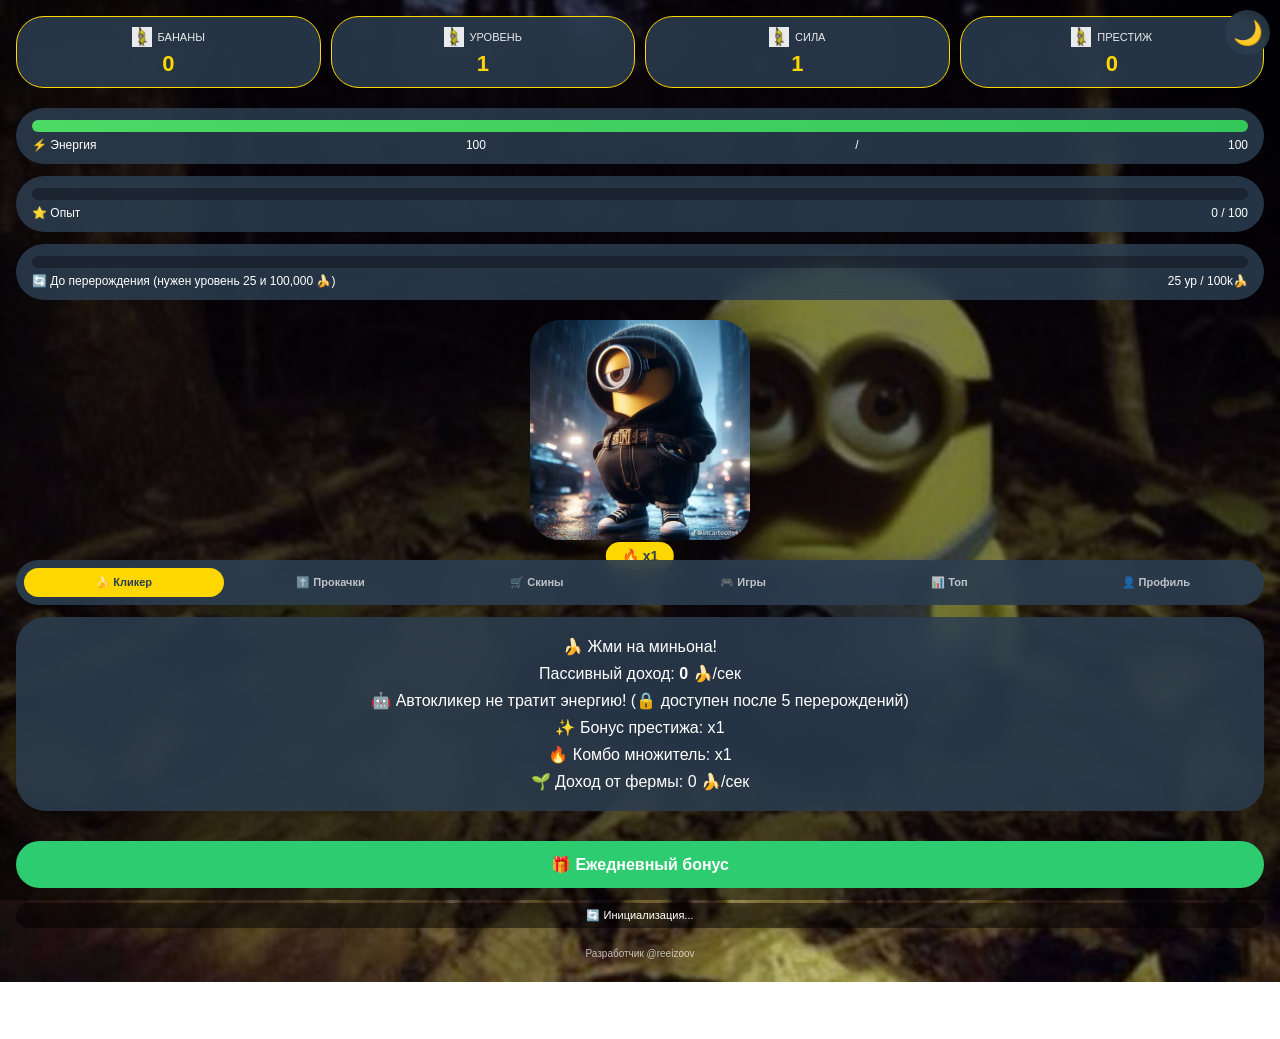
==== commit 100c631a: "Update index.html" ====
--- a/index.html
+++ b/index.html
@@ -5,7 +5,6 @@
     <meta name="viewport" content="width=device-width, initial-scale=1.0, viewport-fit=cover">
     <title>🍌 Minion Clicker | Миньон Кликер</title>
     <script src="https://telegram.org/js/telegram-web-app.js"></script>
-    <!-- Шрифт Marua -->
     <style>
         @font-face {
             font-family: 'Marua';
@@ -25,272 +24,106 @@
             font-weight: 700;
             font-style: normal;
         }
-    </style>
-    <style>
-        * {
-            margin: 0;
-            padding: 0;
-            box-sizing: border-box;
-            user-select: none;
-            -webkit-tap-highlight-color: transparent;
-        }
-
+        * { margin: 0; padding: 0; box-sizing: border-box; user-select: none; -webkit-tap-highlight-color: transparent; }
         body {
             font-family: 'Marua', 'Segoe UI', sans-serif;
             min-height: 100vh;
             padding: 16px 16px 80px;
             color: #fff;
-            position: relative;
-            transition: all 0.3s ease;
-            font-weight: 400;
             background: url('bg.jpg') no-repeat center center fixed;
             background-size: cover;
-        }
-        
-        body::before {
-            content: '';
-            position: fixed;
-            top: 0;
-            left: 0;
-            width: 100%;
-            height: 100%;
-            background: rgba(0, 0, 0, 0.5);
-            z-index: -1;
-        }
-        
-        /* ТЁМНАЯ ТЕМА */
-        body.dark-theme::before {
-            background: rgba(0, 0, 0, 0.8);
-        }
-        
-        body.dark-theme .stat-card,
-        body.dark-theme .energy-box,
-        body.dark-theme .exp-box,
-        body.dark-theme .prestige-progress-box,
-        body.dark-theme .offline-card,
-        body.dark-theme .tabs {
-            background: rgba(0, 0, 0, 0.7);
-        }
-        
-        body.dark-theme .item-card {
-            background: rgba(30, 30, 50, 0.95);
-            color: #FFD700;
-        }
-        
-        body.dark-theme .item-name { color: #FFD700; }
-
-        /* Плавающие бананы */
+            position: relative;
+        }
+        body::before { content: ''; position: fixed; top: 0; left: 0; width: 100%; height: 100%; background: rgba(0, 0, 0, 0.5); z-index: -1; }
+        body.dark-theme::before { background: rgba(0, 0, 0, 0.8); }
+        body.dark-theme .stat-card, body.dark-theme .energy-box, body.dark-theme .exp-box,
+        body.dark-theme .prestige-progress-box, body.dark-theme .offline-card, body.dark-theme .tabs,
+        body.dark-theme .upgrade-category-tabs, body.dark-theme .item-card,
+        body.dark-theme .leaderboard-item, body.dark-theme .achievement-item,
+        body.dark-theme .referral-link, body.dark-theme .day-card,
+        body.dark-theme .skin-item, body.dark-theme .skin-item.active { background: rgba(0, 0, 0, 0.7); }
+        body.dark-theme .item-card .item-name { color: #FFD700; }
+
         @keyframes floatBanana {
             0% { transform: translateY(100vh) rotate(0deg); opacity: 0; }
             100% { transform: translateY(-100px) rotate(360deg); opacity: 1; }
         }
         .banana-particle {
-            position: fixed;
-            width: 30px;
-            height: 30px;
-            background: url('banana.jpg') no-repeat center;
-            background-size: contain;
-            pointer-events: none;
-            z-index: 999;
-            animation: floatBanana 8s linear infinite;
-        }
-
-        /* КАРТОЧКИ СТАТИСТИКИ С КАРТИНКОЙ banana.jpg */
-        .stats-grid {
-            display: flex;
-            gap: 10px;
-            margin-bottom: 20px;
-            flex-wrap: wrap;
-        }
+            position: fixed; width: 30px; height: 30px; background: url('banana.jpg') no-repeat center;
+            background-size: contain; pointer-events: none; z-index: 999; animation: floatBanana 8s linear infinite;
+        }
+        .stats-grid { display: flex; gap: 10px; margin-bottom: 20px; flex-wrap: wrap; }
         .stat-card {
-            flex: 1;
-            background: rgba(44, 62, 80, 0.85);
-            backdrop-filter: blur(8px);
-            border-radius: 28px;
-            padding: 10px 6px;
-            text-align: center;
-            color: white;
-            border: 1px solid #FFD700;
-            min-width: 70px;
-        }
-        .stat-label {
-            font-size: 11px;
-            opacity: 0.9;
-            letter-spacing: 0.5px;
-            display: flex;
-            align-items: center;
-            justify-content: center;
-            gap: 6px;
-            margin-bottom: 4px;
-        }
-        .stat-icon {
-            width: 20px;
-            height: 20px;
-            object-fit: contain;
-        }
+            flex: 1; background: rgba(44, 62, 80, 0.85); backdrop-filter: blur(8px); border-radius: 28px;
+            padding: 10px 6px; text-align: center; color: white; border: 1px solid #FFD700; min-width: 70px;
+        }
+        .stat-label { font-size: 11px; opacity: 0.9; display: flex; align-items: center; justify-content: center; gap: 6px; margin-bottom: 4px; }
+        .stat-icon { width: 20px; height: 20px; object-fit: contain; }
         .stat-value { font-size: 22px; font-weight: 700; color: #FFD700; }
 
-        /* ПОЛОСКИ */
         .energy-box, .exp-box, .prestige-progress-box {
-            background: rgba(44, 62, 80, 0.85);
-            backdrop-filter: blur(8px);
-            border-radius: 30px;
-            padding: 12px 16px;
-            margin-bottom: 12px;
-        }
-        .bar-bg {
-            background: rgba(0,0,0,0.3);
-            border-radius: 20px;
-            height: 12px;
-            overflow: hidden;
-        }
+            background: rgba(44, 62, 80, 0.85); backdrop-filter: blur(8px); border-radius: 30px;
+            padding: 12px 16px; margin-bottom: 12px;
+        }
+        .bar-bg { background: rgba(0,0,0,0.3); border-radius: 20px; height: 12px; overflow: hidden; }
         .energy-fill { background: linear-gradient(90deg, #4cd964, #34c759); width: 100%; height: 100%; transition: width 0.2s; }
         .exp-fill { background: linear-gradient(90deg, #FFD700, #FFA500); width: 0%; height: 100%; transition: width 0.2s; }
         .prestige-fill { background: linear-gradient(90deg, #8E44AD, #9B59B6); width: 0%; height: 100%; transition: width 0.2s; }
-        .bar-text {
-            display: flex;
-            justify-content: space-between;
-            margin-top: 6px;
-            font-size: 12px;
-            color: white;
-            font-weight: 500;
-            align-items: center;
-        }
-
-        /* МИНЬОН */
-        .minion-wrap {
-            display: flex;
-            justify-content: center;
-            margin: 20px 0;
-            position: relative;
-        }
-        .minion {
-            width: 220px;
-            height: 220px;
-            cursor: pointer;
-            transition: transform 0.05s linear;
-            filter: drop-shadow(0 15px 25px rgba(0,0,0,0.3));
-        }
+        .bar-text { display: flex; justify-content: space-between; margin-top: 6px; font-size: 12px; color: white; font-weight: 500; align-items: center; }
+
+        .minion-wrap { display: flex; justify-content: center; margin: 20px 0; position: relative; }
+        .minion { width: 220px; height: 220px; cursor: pointer; transition: transform 0.05s linear; filter: drop-shadow(0 15px 25px rgba(0,0,0,0.3)); }
         .minion:active { transform: scale(0.96); }
-        .minion-img {
-            width: 100%;
-            height: 100%;
-            object-fit: contain;
-            border-radius: 30px;
-            pointer-events: none;
-        }
-        
+        .minion-img { width: 100%; height: 100%; object-fit: contain; border-radius: 30px; pointer-events: none; }
         .combo-counter {
-            position: absolute;
-            bottom: -30px;
-            left: 50%;
-            transform: translateX(-50%);
-            background: #FFD700;
-            color: #2C3E50;
-            padding: 6px 16px;
-            border-radius: 40px;
-            font-weight: 700;
-            font-size: 14px;
-            white-space: nowrap;
-            box-shadow: 0 2px 10px rgba(0,0,0,0.2);
-        }
-
-        /* КНОПКА ТЕМЫ */
+            position: absolute; bottom: -30px; left: 50%; transform: translateX(-50%);
+            background: #FFD700; color: #2C3E50; padding: 6px 16px; border-radius: 40px;
+            font-weight: 700; font-size: 14px; white-space: nowrap; box-shadow: 0 2px 10px rgba(0,0,0,0.2);
+        }
         .theme-toggle {
-            position: fixed;
-            top: 10px;
-            right: 10px;
-            background: rgba(44,62,80,0.8);
-            border: none;
-            border-radius: 50%;
-            width: 45px;
-            height: 45px;
-            font-size: 24px;
-            cursor: pointer;
-            z-index: 100;
-            backdrop-filter: blur(5px);
-        }
-
-        /* ТАБЫ */
+            position: fixed; top: 10px; right: 10px; background: rgba(44,62,80,0.8); border: none;
+            border-radius: 50%; width: 45px; height: 45px; font-size: 24px; cursor: pointer; z-index: 100; backdrop-filter: blur(5px);
+        }
         .tabs {
-            display: flex;
-            gap: 6px;
-            background: rgba(44, 62, 80, 0.9);
-            backdrop-filter: blur(10px);
-            padding: 8px;
-            border-radius: 40px;
-            margin: 20px 0 12px;
-            flex-wrap: wrap;
-        }
-        .tab {
-            flex: 1;
-            text-align: center;
-            padding: 8px 4px;
-            border-radius: 30px;
-            cursor: pointer;
-            font-weight: 700;
-            font-size: 11px;
-            color: rgba(255,255,255,0.7);
-            transition: 0.2s;
-        }
-        .tab.active {
-            background: #FFD700;
-            color: #2C3E50;
-        }
-        .tab-content {
-            display: none;
-            animation: fade 0.2s ease;
-        }
+            display: flex; gap: 6px; background: rgba(44, 62, 80, 0.9); backdrop-filter: blur(10px);
+            padding: 8px; border-radius: 40px; margin: 20px 0 12px; flex-wrap: wrap;
+        }
+        .tab { flex: 1; text-align: center; padding: 8px 4px; border-radius: 30px; cursor: pointer;
+            font-weight: 700; font-size: 11px; color: rgba(255,255,255,0.7); transition: 0.2s; }
+        .tab.active { background: #FFD700; color: #2C3E50; }
+        .tab-content { display: none; animation: fade 0.2s ease; }
         .tab-content.active { display: block; }
         @keyframes fade { from { opacity: 0; } to { opacity: 1; } }
 
-        /* ПРОКАЧКИ */
-        .upgrade-list, .shop-list {
-            display: flex;
-            flex-direction: column;
-            gap: 10px;
-            max-height: 450px;
-            overflow-y: auto;
-            padding-right: 4px;
-        }
+        .upgrade-category-tabs {
+            display: flex; gap: 6px; background: rgba(0,0,0,0.4); backdrop-filter: blur(5px);
+            padding: 6px; border-radius: 30px; margin-bottom: 12px; flex-wrap: wrap;
+        }
+        .upgrade-cat {
+            flex: 1; text-align: center; padding: 6px 4px; border-radius: 25px; cursor: pointer;
+            font-weight: 600; font-size: 10px; color: rgba(255,255,255,0.8); transition: 0.2s;
+        }
+        .upgrade-cat.active { background: #FFD700; color: #2C3E50; }
+        .upgrade-category-content { display: none; }
+        .upgrade-category-content.active { display: block; }
+
+        .upgrade-list, .shop-list { display: flex; flex-direction: column; gap: 10px; max-height: 450px; overflow-y: auto; padding-right: 4px; }
         .item-card {
-            background: rgba(255,255,255,0.9);
-            border-radius: 24px;
-            padding: 12px;
-            display: flex;
-            justify-content: space-between;
-            align-items: center;
-            box-shadow: 0 2px 8px rgba(0,0,0,0.1);
-            border-left: 6px solid #FFD700;
-            cursor: pointer;
-            transition: 0.05s linear;
-        }
-        .item-card:active { transform: scale(0.98); background: rgba(255,255,255,1); }
+            background: transparent; backdrop-filter: blur(4px); border-radius: 24px; padding: 12px;
+            display: flex; justify-content: space-between; align-items: center;
+            box-shadow: 0 2px 8px rgba(0,0,0,0.2); border-left: 6px solid #FFD700;
+            cursor: pointer; transition: 0.05s linear;
+        }
+        .item-card:active { transform: scale(0.98); background: rgba(0,0,0,0.2); }
         .item-info { flex: 1; }
-        .item-name { font-weight: 700; font-size: 14px; color: #2C3E50; }
-        .item-desc { font-size: 10px; color: #7F8C8D; margin: 4px 0; }
-        .item-level { font-size: 11px; color: #F39C12; font-weight: 700; }
-        .item-cost {
-            background: #3498DB;
-            color: white;
-            padding: 6px 14px;
-            border-radius: 40px;
-            font-weight: 700;
-            font-size: 13px;
-        }
-
-        /* КНОПКИ */
+        .item-name { font-weight: 700; font-size: 14px; color: #FFD700; text-shadow: 1px 1px 0 #000; }
+        .item-desc { font-size: 10px; color: #eee; margin: 4px 0; text-shadow: 1px 1px 0 #000; }
+        .item-level { font-size: 11px; color: #FFD700; font-weight: 700; }
+        .item-cost { background: #3498DB; color: white; padding: 6px 14px; border-radius: 40px; font-weight: 700; font-size: 13px; }
+
         .btn-prestige, .task-claim, .game-btn {
-            width: 100%;
-            padding: 14px;
-            border: none;
-            border-radius: 40px;
-            color: white;
-            font-weight: 700;
-            font-size: 16px;
-            margin-top: 15px;
-            cursor: pointer;
-            transition: transform 0.05s;
+            width: 100%; padding: 14px; border: none; border-radius: 40px; color: white;
+            font-weight: 700; font-size: 16px; margin-top: 15px; cursor: pointer; transition: transform 0.05s;
         }
         .btn-prestige { background: #8E44AD; }
         .task-claim { background: #2ECC71; }
@@ -298,194 +131,52 @@
         .btn-prestige:active, .task-claim:active, .game-btn:active { transform: scale(0.97); }
         .btn-disabled { background: #95A5A6; opacity: 0.6; pointer-events: none; }
 
-        /* КАРТОЧКИ */
-        .offline-card {
-            background: rgba(44,62,80,0.85);
-            backdrop-filter: blur(8px);
-            border-radius: 30px;
-            padding: 20px;
-            text-align: center;
-            color: white;
-            margin-bottom: 15px;
-        }
-        
+        .offline-card { background: rgba(44,62,80,0.85); backdrop-filter: blur(8px); border-radius: 30px; padding: 20px; text-align: center; color: white; margin-bottom: 15px; }
         .toast {
-            position: fixed;
-            bottom: 100px;
-            left: 50%;
-            transform: translateX(-50%);
-            background: #2C3E50;
-            color: #FFD700;
-            padding: 10px 20px;
-            border-radius: 40px;
-            font-size: 14px;
-            font-weight: 600;
-            z-index: 1100;
-            animation: fadeToast 2s forwards;
-            white-space: nowrap;
-        }
-        @keyframes fadeToast {
-            0% { opacity: 1; }
-            70% { opacity: 1; }
-            100% { opacity: 0; visibility: hidden; }
-        }
-        
-        .sync-status {
-            text-align: center;
-            font-size: 11px;
-            margin-top: 15px;
-            color: white;
-            background: rgba(0,0,0,0.5);
-            padding: 6px;
-            border-radius: 40px;
-            font-weight: 500;
-        }
-        
-        .click-animation {
-            position: fixed;
-            pointer-events: none;
-            font-size: 28px;
-            font-weight: 700;
-            color: #FFD700;
-            text-shadow: 2px 2px 0 #2C3E50;
-            animation: floatUp 0.6s ease-out forwards;
-            z-index: 1000;
-        }
-        @keyframes floatUp {
-            0% { opacity: 1; transform: translateY(0) scale(0.8); }
-            100% { opacity: 0; transform: translateY(-80px) scale(1.5); }
-        }
-        
-        .level-up {
-            animation: levelGlow 0.5s ease;
-        }
-        @keyframes levelGlow {
-            0% { text-shadow: 0 0 0 #FFD700; }
-            100% { text-shadow: 0 0 20px #FFD700; }
-        }
-        
-        .particle {
-            position: fixed;
-            width: 8px;
-            height: 8px;
-            background: #FFD700;
-            border-radius: 50%;
-            pointer-events: none;
-            animation: particleFly 0.5s ease-out forwards;
-            z-index: 1001;
-        }
-        @keyframes particleFly {
-            to { transform: translate(var(--x, 0), var(--y, -50px)); opacity: 0; }
-        }
-        
+            position: fixed; bottom: 100px; left: 50%; transform: translateX(-50%); background: #2C3E50;
+            color: #FFD700; padding: 10px 20px; border-radius: 40px; font-size: 14px; font-weight: 600;
+            z-index: 1100; animation: fadeToast 2s forwards; white-space: nowrap;
+        }
+        @keyframes fadeToast { 0% { opacity: 1; } 70% { opacity: 1; } 100% { opacity: 0; visibility: hidden; } }
+        .sync-status { text-align: center; font-size: 11px; margin-top: 15px; color: white; background: rgba(0,0,0,0.5); padding: 6px; border-radius: 40px; font-weight: 500; }
+        .click-animation { position: fixed; pointer-events: none; font-size: 28px; font-weight: 700; color: #FFD700; text-shadow: 2px 2px 0 #2C3E50; animation: floatUp 0.6s ease-out forwards; z-index: 1000; }
+        @keyframes floatUp { 0% { opacity: 1; transform: translateY(0) scale(0.8); } 100% { opacity: 0; transform: translateY(-80px) scale(1.5); } }
+        .level-up { animation: levelGlow 0.5s ease; }
+        @keyframes levelGlow { 0% { text-shadow: 0 0 0 #FFD700; } 100% { text-shadow: 0 0 20px #FFD700; } }
+        .particle { position: fixed; width: 8px; height: 8px; background: #FFD700; border-radius: 50%; pointer-events: none; animation: particleFly 0.5s ease-out forwards; z-index: 1001; }
+        @keyframes particleFly { to { transform: translate(var(--x, 0), var(--y, -50px)); opacity: 0; } }
         .daily-calendar { display: flex; gap: 8px; overflow-x: auto; padding: 8px 0; }
-        .day-card {
-            background: #2C3E50;
-            color: #FFD700;
-            border-radius: 16px;
-            padding: 10px;
-            text-align: center;
-            min-width: 60px;
-            font-weight: 600;
-        }
+        .day-card { background: rgba(44,62,80,0.85); backdrop-filter: blur(4px); color: #FFD700; border-radius: 16px; padding: 10px; text-align: center; min-width: 60px; font-weight: 600; }
         .day-card.claimed { background: #1A252F; opacity: 0.5; }
         .day-card.current { border: 2px solid #FFD700; transform: scale(1.02); }
-        
-        .referral-link {
-            background: white;
-            padding: 12px;
-            border-radius: 30px;
-            word-break: break-all;
-            margin: 12px 0;
-            font-size: 12px;
-        }
-        
-        .leaderboard-item {
-            background: rgba(255,255,255,0.9);
-            border-radius: 20px;
-            padding: 12px;
-            display: flex;
-            align-items: center;
-            gap: 12px;
-            margin-bottom: 8px;
-        }
+        .referral-link { background: rgba(0,0,0,0.5); backdrop-filter: blur(5px); padding: 12px; border-radius: 30px; word-break: break-all; margin: 12px 0; font-size: 12px; color: #FFD700; }
+        .leaderboard-item { background: rgba(0,0,0,0.6); backdrop-filter: blur(4px); border-radius: 20px; padding: 12px; display: flex; align-items: center; gap: 12px; margin-bottom: 8px; }
         .rank { font-size: 24px; width: 45px; text-align: center; }
-        .leader-name { flex: 1; font-weight: 700; color: #2C3E50; }
-        .leader-stats { color: #F39C12; font-weight: 700; font-size: 12px; text-align: right; }
-        
+        .leader-name { flex: 1; font-weight: 700; color: #FFD700; text-shadow: 1px 1px 0 #000; }
+        .leader-stats { color: #eee; font-weight: 700; font-size: 12px; text-align: right; text-shadow: 1px 1px 0 #000; }
         .skin-item {
-            display: inline-block;
-            width: calc(33% - 10px);
-            margin: 5px;
-            text-align: center;
-            background: transparent;
-            border-radius: 20px;
-            padding: 10px;
-            cursor: pointer;
-            transition: 0.1s;
-            color: white;
+            display: inline-block; width: calc(33% - 10px); margin: 5px; text-align: center;
+            background: rgba(0,0,0,0.5); backdrop-filter: blur(4px); border-radius: 20px;
+            padding: 10px; cursor: pointer; transition: 0.1s; color: white;
         }
         .skin-item:active { transform: scale(0.97); }
-        .skin-item.active { border: 2px solid #FFD700; background: rgba(0,0,0,0.3); border-radius: 20px; }
+        .skin-item.active { border: 2px solid #FFD700; background: rgba(0,0,0,0.7); border-radius: 20px; }
         .skin-preview { width: 60px; height: 60px; object-fit: contain; border-radius: 15px; background: transparent; }
-        
-        /* МОДАЛКИ */
-        .game-modal {
-            position: fixed;
-            top: 50%;
-            left: 50%;
-            transform: translate(-50%, -50%);
-            background: white;
-            border-radius: 30px;
-            padding: 20px;
-            z-index: 2000;
-            width: 85%;
-            max-width: 350px;
-            text-align: center;
-            box-shadow: 0 10px 30px rgba(0,0,0,0.3);
-        }
+        .game-modal { position: fixed; top: 50%; left: 50%; transform: translate(-50%, -50%); background: rgba(0,0,0,0.9); border-radius: 30px; padding: 20px; z-index: 2000; width: 85%; max-width: 350px; text-align: center; box-shadow: 0 10px 30px rgba(0,0,0,0.5); color: #FFD700; }
         .game-modal.hidden { display: none; }
-        .game-overlay {
-            position: fixed;
-            top: 0;
-            left: 0;
-            width: 100%;
-            height: 100%;
-            background: rgba(0,0,0,0.7);
-            z-index: 1999;
-        }
+        .game-overlay { position: fixed; top: 0; left: 0; width: 100%; height: 100%; background: rgba(0,0,0,0.8); z-index: 1999; }
         .game-overlay.hidden { display: none; }
-        .banana-box {
-            display: inline-block;
-            width: 70px;
-            padding: 15px;
-            margin: 10px;
-            background: #FFD700;
-            border-radius: 15px;
-            cursor: pointer;
-            font-size: 30px;
-            transition: 0.05s;
-        }
+        .banana-box { display: inline-block; width: 70px; padding: 15px; margin: 10px; background: #FFD700; border-radius: 15px; cursor: pointer; font-size: 30px; transition: 0.05s; color: #2C3E50; }
         .banana-box:active { transform: scale(0.95); }
-        .difficulty-btn {
-            background: #3498DB;
-            color: white;
-            padding: 8px 16px;
-            margin: 5px;
-            border: none;
-            border-radius: 20px;
-            cursor: pointer;
-            font-weight: 600;
-        }
-        
-        .developer {
-            text-align: center;
-            font-size: 10px;
-            margin-top: 20px;
-            opacity: 0.7;
-            color: white;
-        }
-        
+        .difficulty-btn { background: #3498DB; color: white; padding: 8px 16px; margin: 5px; border: none; border-radius: 20px; cursor: pointer; font-weight: 600; }
+        .wheel-container { position: relative; width: 200px; height: 200px; margin: 0 auto; }
+        .wheel { width: 100%; height: 100%; border-radius: 50%; position: relative; overflow: hidden; transition: transform 3s ease-out; box-shadow: 0 0 10px rgba(0,0,0,0.3); cursor: pointer; }
+        .wheel-segment { position: absolute; width: 50%; height: 50%; transform-origin: 0% 100%; display: flex; align-items: center; justify-content: center; font-size: 20px; }
+        .wheel-center { position: absolute; top: 50%; left: 50%; transform: translate(-50%, -50%); width: 40px; height: 40px; background: #FFD700; border-radius: 50%; z-index: 10; box-shadow: 0 0 5px rgba(0,0,0,0.3); }
+        .spin-btn { background: #8E44AD; color: white; border: none; padding: 10px 20px; border-radius: 30px; font-weight: bold; margin-top: 10px; cursor: pointer; width: 100%; }
+        .wheel-rewards { display: flex; flex-wrap: wrap; gap: 5px; margin-top: 10px; font-size: 10px; text-align: center; justify-content: center; }
+        .achievement-item { display: flex; justify-content: space-between; align-items: center; padding: 8px; background: rgba(0,0,0,0.6); backdrop-filter: blur(4px); border-radius: 15px; margin-bottom: 8px; }
+        .developer { text-align: center; font-size: 10px; margin-top: 20px; opacity: 0.7; color: white; }
         ::-webkit-scrollbar { width: 4px; }
         ::-webkit-scrollbar-track { background: rgba(0,0,0,0.1); border-radius: 4px; }
         ::-webkit-scrollbar-thumb { background: #FFD700; border-radius: 4px; }
@@ -494,35 +185,17 @@
 <body>
 
 <button class="theme-toggle" id="themeToggle">🌙</button>
-
 <div class="stats-grid">
     <div class="stat-card"><div class="stat-label"><img src="banana.jpg" class="stat-icon" onerror="this.src='data:image/svg+xml,%3Csvg xmlns=%27http://www.w3.org/2000/svg%27 viewBox=%270 0 100 100%27%3E%3Ctext x=%2750%27 y=%2770%27 text-anchor=%27middle%27 font-size=%2740%27%3E🍌%3C/text%3E%3C/svg%3E'"> БАНАНЫ</div><div class="stat-value" id="bananas">0</div></div>
     <div class="stat-card"><div class="stat-label"><img src="banana.jpg" class="stat-icon" onerror="this.src='data:image/svg+xml,%3Csvg xmlns=%27http://www.w3.org/2000/svg%27 viewBox=%270 0 100 100%27%3E%3Ctext x=%2750%27 y=%2770%27 text-anchor=%27middle%27 font-size=%2740%27%3E⭐%3C/text%3E%3C/svg%3E'"> УРОВЕНЬ</div><div class="stat-value" id="level">1</div></div>
     <div class="stat-card"><div class="stat-label"><img src="banana.jpg" class="stat-icon" onerror="this.src='data:image/svg+xml,%3Csvg xmlns=%27http://www.w3.org/2000/svg%27 viewBox=%270 0 100 100%27%3E%3Ctext x=%2750%27 y=%2770%27 text-anchor=%27middle%27 font-size=%2740%27%3E💪%3C/text%3E%3C/svg%3E'"> СИЛА</div><div class="stat-value" id="clickPower">1</div></div>
     <div class="stat-card"><div class="stat-label"><img src="banana.jpg" class="stat-icon" onerror="this.src='data:image/svg+xml,%3Csvg xmlns=%27http://www.w3.org/2000/svg%27 viewBox=%270 0 100 100%27%3E%3Ctext x=%2750%27 y=%2770%27 text-anchor=%27middle%27 font-size=%2740%27%3E🔄%3C/text%3E%3C/svg%3E'"> ПРЕСТИЖ</div><div class="stat-value" id="prestigeCount">0</div></div>
 </div>
-
-<div class="energy-box">
-    <div class="bar-bg"><div class="energy-fill" id="energyFill" style="width: 100%"></div></div>
-    <div class="bar-text"><span>⚡ Энергия</span><span id="energy">100</span> / <span id="maxEnergy">100</span></div>
-</div>
-
-<div class="exp-box">
-    <div class="bar-bg"><div class="exp-fill" id="expFill" style="width: 0%"></div></div>
-    <div class="bar-text"><span>⭐ Опыт</span><span id="expText">0 / 100</span></div>
-</div>
-
-<div class="prestige-progress-box">
-    <div class="bar-bg"><div class="prestige-fill" id="prestigeFill" style="width: 0%"></div></div>
-    <div class="bar-text"><span>🔄 До перерождения (нужен уровень <span id="requiredLevel">25</span>)</span><span id="prestigeNeededText">25 уровень</span></div>
-</div>
-
-<div class="minion-wrap">
-    <div class="minion" id="minion">
-        <img src="minion.clicker.jpg" alt="Миньон" class="minion-img" id="minionImg" onerror="this.src='data:image/svg+xml,%3Csvg xmlns=%27http://www.w3.org/2000/svg%27 viewBox=%270 0 100 100%27%3E%3Ccircle cx=%2750%27 cy=%2750%27 r=%2745%27 fill=%27%23FFD700%27/%3E%3Ctext x=%2750%27 y=%2770%27 text-anchor=%27middle%27 font-size=%2740%27%3E🐵%3C/text%3E%3C/svg%3E'">
-    </div>
-    <div class="combo-counter" id="comboCounter">🔥 x1</div>
-</div>
+<div class="energy-box"><div class="bar-bg"><div class="energy-fill" id="energyFill" style="width: 100%"></div></div><div class="bar-text"><span>⚡ Энергия</span><span id="energy">100</span> / <span id="maxEnergy">100</span></div></div>
+<div class="exp-box"><div class="bar-bg"><div class="exp-fill" id="expFill" style="width: 0%"></div></div><div class="bar-text"><span>⭐ Опыт</span><span id="expText">0 / 100</span></div></div>
+<div class="prestige-progress-box"><div class="bar-bg"><div class="prestige-fill" id="prestigeFill" style="width: 0%"></div></div><div class="bar-text"><span>🔄 До перерождения (нужен уровень <span id="requiredLevel">25</span> и <span id="requiredBananas">100,000</span> 🍌)</span><span id="prestigeNeededText">25 ур / 100k🍌</span></div></div>
+
+<div class="minion-wrap"><div class="minion" id="minion"><img src="minion.clicker.jpg" alt="Миньон" class="minion-img" id="minionImg" onerror="this.src='data:image/svg+xml,%3Csvg xmlns=%27http://www.w3.org/2000/svg%27 viewBox=%270 0 100 100%27%3E%3Ccircle cx=%2750%27 cy=%2750%27 r=%2745%27 fill=%27%23FFD700%27/%3E%3Ctext x=%2750%27 y=%2770%27 text-anchor=%27middle%27 font-size=%2740%27%3E🐵%3C/text%3E%3C/svg%3E'"></div><div class="combo-counter" id="comboCounter">🔥 x1</div></div>
 
 <div class="tabs">
     <div class="tab active" data-tab="clicker">🍌 Кликер</div>
@@ -534,33 +207,33 @@
 </div>
 
 <div class="tab-content active" id="tab-clicker">
-    <div class="offline-card">
-        🍌 Жми на миньона!<div style="margin-top:8px;">Пассивный доход: <strong id="passiveIncome">0</strong> 🍌/сек</div>
-        <div style="margin-top:8px;">🤖 Автокликер не тратит энергию! (🔒 доступен после 5 перерождений)</div>
-        <div style="margin-top:8px;">✨ Бонус престижа: x<span id="prestigeMult">1</span></div>
-        <div style="margin-top:8px;">🔥 Комбо множитель: x<span id="comboMult">1</span></div>
-    </div>
+    <div class="offline-card">🍌 Жми на миньона!<div style="margin-top:8px;">Пассивный доход: <strong id="passiveIncome">0</strong> 🍌/сек</div><div style="margin-top:8px;">🤖 Автокликер не тратит энергию! (🔒 доступен после 5 перерождений)</div><div style="margin-top:8px;">✨ Бонус престижа: x<span id="prestigeMult">1</span></div><div style="margin-top:8px;">🔥 Комбо множитель: x<span id="comboMult">1</span></div><div style="margin-top:8px;">🌱 Доход от фермы: <span id="farmIncome">0</span> 🍌/сек</div></div>
     <button class="task-claim" id="dailyBonusBtn">🎁 Ежедневный бонус</button>
 </div>
 
 <div class="tab-content" id="tab-upgrades">
-    <div class="upgrade-list" id="upgradesList"></div>
-    <button class="btn-prestige" id="prestigeBtn">🔄 ПЕРЕРОДИТЬСЯ (нужен уровень <span id="prestigeRequiredLevel">25</span>)</button>
+    <div class="upgrade-category-tabs">
+        <div class="upgrade-cat active" data-cat="combat">💪 Боевые</div>
+        <div class="upgrade-cat" data-cat="energy">⚡ Энергия</div>
+        <div class="upgrade-cat" data-cat="economy">💰 Экономика</div>
+        <div class="upgrade-cat" data-cat="special">🌟 Особые</div>
+        <div class="upgrade-cat" data-cat="farm">🏭 Ферма</div>
+    </div>
+    <div id="upgradeCatCombat" class="upgrade-category-content active"><div class="upgrade-list" id="upgradesCombat"></div></div>
+    <div id="upgradeCatEnergy" class="upgrade-category-content"><div class="upgrade-list" id="upgradesEnergy"></div></div>
+    <div id="upgradeCatEconomy" class="upgrade-category-content"><div class="upgrade-list" id="upgradesEconomy"></div></div>
+    <div id="upgradeCatSpecial" class="upgrade-category-content"><div class="upgrade-list" id="upgradesSpecial"></div></div>
+    <div id="upgradeCatFarm" class="upgrade-category-content"><div class="upgrade-list" id="upgradesFarm"></div></div>
+    <button class="btn-prestige" id="prestigeBtn">🔄 ПЕРЕРОДИТЬСЯ (нужно <span id="prestigeCost">100,000</span> 🍌 и уровень <span id="prestigeRequiredLevel">25</span>)</button>
 </div>
 
-<div class="tab-content" id="tab-shop">
-    <div class="shop-list" id="shopList"></div>
-</div>
-
+<div class="tab-content" id="tab-shop"><div class="shop-list" id="shopList"></div></div>
 <div class="tab-content" id="tab-games">
     <div class="offline-card">🎮 ВЕСЁЛЫЕ ИГРЫ 🎮</div>
     <button class="game-btn" id="bananaGameBtn">🍌 УГАДАЙ БАНАН (выбор сложности)</button>
+    <button class="game-btn" id="wheelBtn" style="margin-top:10px; background:#9B59B6;">🎡 КОЛЕСО ФОРТУНЫ</button>
 </div>
-
-<div class="tab-content" id="tab-leaderboard">
-    <div id="leaderboardList"><div class="offline-card">🏆 Загрузка...</div></div>
-</div>
-
+<div class="tab-content" id="tab-leaderboard"><div id="leaderboardList"><div class="offline-card">🏆 Загрузка...</div></div></div>
 <div class="tab-content" id="tab-profile">
     <div class="offline-card">
         <div>👤 <span id="playerName">-</span></div>
@@ -568,6 +241,9 @@
         <div>✨ Бонус престижа: <span id="prestigeBonus">+0%</span> (x<span id="prestigeMultProfile">1</span>)</div>
         <div>🤖 Офлайн ставка: <span id="offlineRateProfile">0.1</span> 🍌/сек</div>
         <button class="task-claim" id="claimOfflineBtn">🎁 ЗАБРАТЬ ОФЛАЙН</button>
+        <hr style="margin:12px 0; border-color:#FFD700;">
+        <div>🏆 ДОСТИЖЕНИЯ</div>
+        <div id="achievementsList"></div>
         <hr style="margin:12px 0; border-color:#FFD700;">
         <div>📅 Ежедневный бонус</div>
         <div id="dailyCalendar" class="daily-calendar"></div>
@@ -579,57 +255,47 @@
         <button class="btn-prestige" id="syncCloudBtn" style="margin-top:12px;">☁️ Синхронизировать</button>
     </div>
 </div>
-
 <div class="sync-status" id="syncStatus">🔄 Инициализация...</div>
 <div class="developer">Разработчик @reeizoov</div>
 
-<!-- Модалка Угадай банан -->
 <div class="game-overlay hidden" id="gameOverlay"></div>
-<div class="game-modal hidden" id="gameModal">
-    <h3>🍌 Угадай банан!</h3>
-    <p>В каком ящике спрятан банан?</p>
-    <div id="bananaBoxes" style="display:flex; justify-content:center; flex-wrap:wrap;"></div>
-    <div style="margin-top:10px;">
-        <button class="difficulty-btn" data-diff="easy">😊 Лёгкий</button>
-        <button class="difficulty-btn" data-diff="medium">😐 Средний</button>
-        <button class="difficulty-btn" data-diff="hard">😤 Сложный</button>
-    </div>
-    <button id="closeGameBtn" style="margin-top:15px; background:#E74C3C; padding:8px 20px; border:none; border-radius:20px; color:white; font-weight:600;">Закрыть</button>
-</div>
+<div class="game-modal hidden" id="gameModal"><h3>🍌 Угадай банан!</h3><p>В каком ящике спрятан банан?</p><div id="bananaBoxes" style="display:flex; justify-content:center; flex-wrap:wrap;"></div><div style="margin-top:10px;"><button class="difficulty-btn" data-diff="easy">😊 Лёгкий</button><button class="difficulty-btn" data-diff="medium">😐 Средний</button><button class="difficulty-btn" data-diff="hard">😤 Сложный</button></div><button id="closeGameBtn" style="margin-top:15px; background:#E74C3C; padding:8px 20px; border:none; border-radius:20px; color:white; font-weight:600;">Закрыть</button></div>
+<div class="game-overlay hidden" id="wheelOverlay"></div>
+<div class="game-modal hidden" id="wheelModal"><h3>🎡 КОЛЕСО ФОРТУНЫ</h3><div class="wheel-container"><div class="wheel" id="wheel"><div class="wheel-center"></div></div></div><button class="spin-btn" id="spinWheelBtn">КРУТИТЬ (за 5000🍌)</button><div class="wheel-rewards" id="wheelRewards"></div><button id="closeWheelBtn" style="margin-top:10px; background:#E74C3C; padding:8px 20px; border:none; border-radius:20px; color:white; font-weight:600;">Закрыть</button></div>
 
 <script>
     (function() {
         const tg = window.Telegram.WebApp;
-        tg.ready();
-        tg.expand();
-
+        tg.ready(); tg.expand();
         const userId = tg.initDataUnsafe?.user?.id || `demo_${Math.random().toString(36).substr(2, 8)}`;
         const userName = tg.initDataUnsafe?.user?.first_name || tg.initDataUnsafe?.user?.username || "Миньон";
         
-        function getPrestigeMultiplier() { return Math.pow(2, gameData.prestigeCount); }
-        // Требуемый уровень для перерождения: 25 + 25 * количество перерождений
-        function getRequiredLevelForPrestige() {
-            return 25 + (25 * gameData.prestigeCount);
-        }
+        // Функции для безопасной работы с числами
+        function safeNumber(value, defaultValue = 0) {
+            const num = Number(value);
+            return isNaN(num) ? defaultValue : num;
+        }
+        
+        function getPrestigeMultiplier() { return Math.pow(2, safeNumber(gameData.prestigeCount)); }
+        function getRequiredLevel() { return 25 + 25 * safeNumber(gameData.prestigeCount); }
+        function getRequiredBananas() { return 100000 * Math.pow(2, safeNumber(gameData.prestigeCount)); }
 
         let gameData = {
-            userId, username: userName,
-            bananas: 100, level: 1, exp: 0, totalClicks: 0,
+            userId, username: userName, bananas: 100, level: 1, exp: 0, totalClicks: 0, farmIncome: 0,
             clickPower1: 0, clickPower5: 0, clickPower10: 0, clickPower25: 0, clickPower50: 0,
-            prestigeCount: 0, maxEnergy: 100, energy: 100,
-            lastOnline: Date.now(), lastDaily: null, dailyStreak: 0,
-            combo: 0, lastClickTime: 0,
-            activeSkin: 'default', ownedSkins: ['default'],
-            upgrades: { energy:0, regen:0, bonus:0, offline:0, crit:0, auto:0, luck:0, shield:0, double:0, mega:0 },
-            tasks: { task1: false, task2: false, task3: false },
-            referralCode: Math.random().toString(36).substr(2, 8).toUpperCase(),
-            referrals: [], referralBonusPercent: 0, totalEarned: 0
+            clickMastery: 0, explosive: 0, prestigeCount: 0, maxEnergy: 100, energy: 100,
+            lastOnline: Date.now(), lastDaily: null, dailyStreak: 0, combo: 0, lastClickTime: 0,
+            activeSkin: 'default', ownedSkins: ['default'], totalEarned: 0,
+            upgrades: {
+                energy:0, regen:0, bonus:0, offline:0, crit:0, auto:0, luck:0, shield:0, double:0, mega:0,
+                efficiency:0, recovery:0, vampire:0, bank:0, investment:0, luckyClick:0, alchemy:0, speed:0, inspiration:0, holyBanana:0,
+                farmTree:0, farmHarvest:0, farmFertilizer:0, farmGreenhouse:0, farmAuto:0
+            },
+            achievements: {}, tasks: { task1: false, task2: false, task3: false },
+            referralCode: Math.random().toString(36).substr(2, 8).toUpperCase(), referrals: [], referralBonusPercent: 0
         };
         
-        let autoClickerInterval = null;
-        let comboTimeout = null;
-        
-        // СКИНЫ
+        let autoClickerInterval = null, comboTimeout = null, farmInterval = null;
         const skins = {
             default: { name: '🐵 Обычный', price: 0, img: 'minion.clicker.jpg' },
             super: { name: '🦸 Супер миньон', price: 5000, img: 'minion_super.jpg' },
@@ -638,44 +304,75 @@
             pirate: { name: '🏴‍☠️ Пират миньон', price: 100000, img: 'minion_pirate.jpg' }
         };
         
+        const wheelRewards = [1000,2000,5000,10000,500,200,5000,1000,20000,100];
+        const achievementsList = {
+            click100: { name: "🎯 Первые 100 кликов", reward: 500, condition: () => gameData.totalClicks >= 100 },
+            click1000: { name: "🔥 1000 кликов", reward: 2000, condition: () => gameData.totalClicks >= 1000 },
+            level10: { name: "⭐ 10 уровень", reward: 2000, condition: () => gameData.level >= 10 },
+            prestige1: { name: "🔄 Первое перерождение", reward: 10000, condition: () => gameData.prestigeCount >= 1 },
+            bananas100k: { name: "💰 100,000 бананов", reward: 5000, condition: () => gameData.totalEarned >= 100000 },
+            farm10: { name: "🌱 Садовод", reward: 3000, condition: () => gameData.upgrades.farmTree >= 10 }
+        };
+        
+        function checkAchievements() {
+            for (let [id, ach] of Object.entries(achievementsList))
+                if (!gameData.achievements[id] && ach.condition()) {
+                    gameData.achievements[id] = true; gameData.bananas += ach.reward;
+                    showToast(`🏆 Достижение "${ach.name}"! +${ach.reward} 🍌`, "#FFD700"); syncToCloud();
+                }
+        }
+        function renderAchievements() {
+            const container = document.getElementById('achievementsList');
+            container.innerHTML = '';
+            for (let [id, ach] of Object.entries(achievementsList)) {
+                const unlocked = gameData.achievements[id];
+                const div = document.createElement('div'); div.className = 'achievement-item';
+                div.innerHTML = `<div><strong>${ach.name}</strong><br><small>+${ach.reward}🍌</small></div><div>${unlocked ? '✅' : '🔒'}</div>`;
+                container.appendChild(div);
+            }
+        }
+        
         function getTotalClickPower() { 
-            return 1 + gameData.clickPower1*1 + gameData.clickPower5*5 + gameData.clickPower10*10 + gameData.clickPower25*25 + gameData.clickPower50*50; 
+            let power = 1 + safeNumber(gameData.clickPower1)*1 + safeNumber(gameData.clickPower5)*5 + safeNumber(gameData.clickPower10)*10 + safeNumber(gameData.clickPower25)*25 + safeNumber(gameData.clickPower50)*50;
+            power *= (1 + safeNumber(gameData.clickMastery) * 0.02);
+            return power;
         }
         
         function getUpgradeCost(upgradeId, level) {
             const bases = {
-                click1:10, click5:200, click10:800, click25:3000, click50:10000,
-                energy:15, regen:20, bonus:25, offline:30, crit:50, auto:100, luck:80, shield:120, double:200, mega:500
+                click1:10, click5:200, click10:800, click25:3000, click50:10000, mastery:500, explosive:600,
+                energy:15, regen:20, shield:120, efficiency:150, recovery:180, vampire:250,
+                bonus:25, offline:30, crit:50, auto:100, luck:80, double:200, mega:500, bank:300, investment:400,
+                luckyClick:350, alchemy:450, speed:200, inspiration:300, holyBanana:500,
+                farmTree:100, farmHarvest:200, farmFertilizer:300, farmGreenhouse:500, farmAuto:1000
             };
-            return Math.floor((bases[upgradeId]||10) * Math.pow(1.25, level));
-        }
-        
-        function getComboMultiplier() { return Math.min(3, 1 + Math.floor(gameData.combo / 10)); }
+            return Math.floor((bases[upgradeId]||10) * Math.pow(1.2, level));
+        }
+        
+        function getComboMultiplier() { return Math.min(5, 1 + Math.floor(safeNumber(gameData.combo) / 10)); }
         
         function buyUpgrade(upgradeId) {
             let level = 0;
-            if (upgradeId === 'click1') level = gameData.clickPower1;
-            else if (upgradeId === 'click5') level = gameData.clickPower5;
-            else if (upgradeId === 'click10') level = gameData.clickPower10;
-            else if (upgradeId === 'click25') level = gameData.clickPower25;
-            else if (upgradeId === 'click50') level = gameData.clickPower50;
-            else level = gameData.upgrades[upgradeId] || 0;
+            if (upgradeId === 'click1') level = safeNumber(gameData.clickPower1);
+            else if (upgradeId === 'click5') level = safeNumber(gameData.clickPower5);
+            else if (upgradeId === 'click10') level = safeNumber(gameData.clickPower10);
+            else if (upgradeId === 'click25') level = safeNumber(gameData.clickPower25);
+            else if (upgradeId === 'click50') level = safeNumber(gameData.clickPower50);
+            else if (upgradeId === 'mastery') level = safeNumber(gameData.clickMastery);
+            else if (upgradeId === 'explosive') level = safeNumber(gameData.explosive);
+            else level = safeNumber(gameData.upgrades[upgradeId]);
             if (level >= 25) { showToast("❌ Макс. уровень 25!", "#E74C3C"); return; }
-            
-            // Автокликер доступен только после 5 перерождений
-            if (upgradeId === 'auto' && gameData.prestigeCount < 5) {
-                showToast("❌ Автокликер доступен после 5 перерождений!", "#E74C3C");
-                return;
-            }
-            
+            if (upgradeId === 'auto' && safeNumber(gameData.prestigeCount) < 5) { showToast("❌ Автокликер доступен после 5 перерождений!", "#E74C3C"); return; }
             const cost = getUpgradeCost(upgradeId, level);
-            if (gameData.bananas >= cost) {
+            if (safeNumber(gameData.bananas) >= cost) {
                 gameData.bananas -= cost;
                 if (upgradeId === 'click1') gameData.clickPower1++;
                 else if (upgradeId === 'click5') gameData.clickPower5++;
                 else if (upgradeId === 'click10') gameData.clickPower10++;
                 else if (upgradeId === 'click25') gameData.clickPower25++;
                 else if (upgradeId === 'click50') gameData.clickPower50++;
+                else if (upgradeId === 'mastery') gameData.clickMastery++;
+                else if (upgradeId === 'explosive') gameData.explosive++;
                 else if (upgradeId === 'energy') { gameData.upgrades.energy++; gameData.maxEnergy += 25; gameData.energy += 25; }
                 else if (upgradeId === 'regen') gameData.upgrades.regen++;
                 else if (upgradeId === 'bonus') gameData.upgrades.bonus++;
@@ -686,6 +383,21 @@
                 else if (upgradeId === 'shield') gameData.upgrades.shield++;
                 else if (upgradeId === 'double') gameData.upgrades.double++;
                 else if (upgradeId === 'mega') gameData.upgrades.mega++;
+                else if (upgradeId === 'efficiency') gameData.upgrades.efficiency++;
+                else if (upgradeId === 'recovery') gameData.upgrades.recovery++;
+                else if (upgradeId === 'vampire') gameData.upgrades.vampire++;
+                else if (upgradeId === 'bank') gameData.upgrades.bank++;
+                else if (upgradeId === 'investment') gameData.upgrades.investment++;
+                else if (upgradeId === 'luckyClick') gameData.upgrades.luckyClick++;
+                else if (upgradeId === 'alchemy') gameData.upgrades.alchemy++;
+                else if (upgradeId === 'speed') gameData.upgrades.speed++;
+                else if (upgradeId === 'inspiration') gameData.upgrades.inspiration++;
+                else if (upgradeId === 'holyBanana') gameData.upgrades.holyBanana++;
+                else if (upgradeId === 'farmTree') { gameData.upgrades.farmTree++; updateFarmIncome(); }
+                else if (upgradeId === 'farmHarvest') { gameData.upgrades.farmHarvest++; updateFarmIncome(); }
+                else if (upgradeId === 'farmFertilizer') { gameData.upgrades.farmFertilizer++; updateFarmIncome(); }
+                else if (upgradeId === 'farmGreenhouse') { gameData.upgrades.farmGreenhouse++; updateFarmIncome(); }
+                else if (upgradeId === 'farmAuto') { gameData.upgrades.farmAuto++; updateFarmIncome(); }
                 updateUI(); syncToCloud(); showToast(`✅ ${upgradeId} улучшена!`, "#2ECC71");
                 if (!gameData.tasks.task2) { gameData.tasks.task2 = true; syncToCloud(); }
             } else showToast(`❌ Нужно ${cost.toLocaleString()} 🍌`, "#E74C3C");
@@ -695,11 +407,10 @@
             if (gameData.ownedSkins.includes(skinId)) {
                 gameData.activeSkin = skinId;
                 document.getElementById('minionImg').src = skins[skinId].img;
-                showToast(`✅ Скин ${skins[skinId].name} активирован!`, "#2ECC71");
-                syncToCloud(); return;
+                showToast(`✅ Скин ${skins[skinId].name} активирован!`, "#2ECC71"); syncToCloud(); return;
             }
             const skin = skins[skinId];
-            if (gameData.bananas >= skin.price) {
+            if (safeNumber(gameData.bananas) >= skin.price) {
                 gameData.bananas -= skin.price;
                 gameData.ownedSkins.push(skinId);
                 gameData.activeSkin = skinId;
@@ -709,249 +420,288 @@
             } else showToast(`❌ Нужно ${skin.price} 🍌`, "#E74C3C");
         }
         
+        function updateFarmIncome() {
+            let income = 0.5 * safeNumber(gameData.upgrades.farmTree);
+            income *= (1 + safeNumber(gameData.upgrades.farmHarvest) * 0.05);
+            income *= (1 + safeNumber(gameData.upgrades.farmFertilizer) * 0.03);
+            income *= (1 + safeNumber(gameData.upgrades.farmGreenhouse) * 0.02);
+            gameData.farmIncome = income;
+            if (farmInterval) clearInterval(farmInterval);
+            if (safeNumber(gameData.upgrades.farmAuto) > 0) {
+                farmInterval = setInterval(() => {
+                    let harvest = safeNumber(gameData.farmIncome);
+                    if (safeNumber(gameData.upgrades.farmAuto) > 0) harvest *= (1 + safeNumber(gameData.upgrades.farmAuto) * 0.1);
+                    gameData.bananas += Math.floor(harvest);
+                    updateUI(); syncToCloud();
+                    showToast(`🌱 Ферма принесла +${Math.floor(harvest)} 🍌!`, "#2ECC71");
+                }, 10000);
+            }
+        }
+        
         function clickMinion() {
-            if (gameData.energy <= 0) { showToast("❌ Нет энергии!", "#E74C3C"); return; }
+            if (safeNumber(gameData.energy) <= 0) { showToast("❌ Нет энергии!", "#E74C3C"); return; }
             const now = Date.now();
-            if (now - gameData.lastClickTime > 3000) { gameData.combo = 0; }
-            gameData.combo++;
-            gameData.lastClickTime = now;
+            if (now - safeNumber(gameData.lastClickTime) > 3000) gameData.combo = 0;
+            gameData.combo++; gameData.lastClickTime = now;
             if (comboTimeout) clearTimeout(comboTimeout);
             comboTimeout = setTimeout(() => { gameData.combo = 0; updateUI(); }, 3000);
             
             let comboMult = getComboMultiplier();
-            if (gameData.upgrades.double > 0) comboMult *= (1 + gameData.upgrades.double * 0.05);
-            if (gameData.upgrades.mega > 0 && Math.random() < gameData.upgrades.mega * 0.02) comboMult *= 2;
-            
-            let power = getTotalClickPower() * getPrestigeMultiplier() * comboMult;
-            let gain = Math.floor(power * (1 + gameData.upgrades.bonus*0.05 + gameData.referralBonusPercent/100));
+            if (safeNumber(gameData.upgrades.double) > 0) comboMult *= (1 + safeNumber(gameData.upgrades.double) * 0.05);
+            if (safeNumber(gameData.upgrades.mega) > 0 && Math.random() < safeNumber(gameData.upgrades.mega) * 0.02) comboMult *= 2;
+            if (safeNumber(gameData.upgrades.inspiration) > 0 && Math.random() < safeNumber(gameData.upgrades.inspiration) * 0.01) comboMult *= 3;
+            
+            let power = safeNumber(getTotalClickPower()) * safeNumber(getPrestigeMultiplier()) * comboMult;
+            let gain = Math.floor(power * (1 + safeNumber(gameData.upgrades.bonus)*0.05 + safeNumber(gameData.referralBonusPercent)/100 + safeNumber(gameData.upgrades.alchemy)*0.01));
+            gain = Math.max(1, gain);
+            
             let isCritical = false;
-            if (Math.random() < gameData.upgrades.crit * 0.05) { gain *= 2; isCritical = true; showToast("⚡ КРИТ!", "#F39C12"); }
-            if (Math.random() < gameData.upgrades.luck * 0.03) { gain = Math.floor(gain * 1.5); showToast("🍀 УДАЧА!", "#3498DB"); }
-            
-            let energyCost = 1 - gameData.upgrades.shield * 0.02;
-            energyCost = Math.max(0.2, energyCost);
-            gameData.energy = Math.max(0, gameData.energy - energyCost);
-            gameData.bananas += gain;
-            gameData.totalClicks++;
-            gameData.totalEarned += gain;
-            
-            // 1 клик = 1 опыт!
-            let expGain = 1;
-            gameData.exp += expGain;
-            let expNeeded = gameData.level * 100;
-            if (gameData.exp >= expNeeded) {
+            if (Math.random() < safeNumber(gameData.upgrades.crit) * 0.05) { gain *= 2; isCritical = true; showToast("⚡ КРИТ!", "#F39C12"); }
+            if (Math.random() < safeNumber(gameData.upgrades.luck) * 0.03) { gain = Math.floor(gain * 1.5); showToast("🍀 УДАЧА!", "#3498DB"); }
+            if (Math.random() < safeNumber(gameData.upgrades.luckyClick) * 0.02) { gain = Math.floor(gain * 3); showToast("✨ СЧАСТЛИВЫЙ КЛИК! x3", "#9B59B6"); }
+            if (safeNumber(gameData.explosive) > 0 && Math.random() < safeNumber(gameData.explosive) * 0.01) { gain *= 5; showToast("💥 ВЗРЫВНОЙ УДАР! x5", "#E74C3C"); }
+            
+            let energyCost = 1 - (safeNumber(gameData.upgrades.shield) * 0.02 + safeNumber(gameData.upgrades.efficiency) * 0.03);
+            energyCost = Math.max(0.1, energyCost);
+            if (safeNumber(gameData.upgrades.vampire) > 0 && Math.random() < safeNumber(gameData.upgrades.vampire) * 0.03) energyCost = 0;
+            gameData.energy = Math.max(0, safeNumber(gameData.energy) - energyCost);
+            gameData.bananas = safeNumber(gameData.bananas) + gain;
+            gameData.totalClicks = safeNumber(gameData.totalClicks) + 1;
+            gameData.totalEarned = safeNumber(gameData.totalEarned) + gain;
+            
+            let expGain = 1 + Math.floor(safeNumber(gameData.upgrades.speed) * 0.1);
+            gameData.exp = safeNumber(gameData.exp) + expGain;
+            let expNeeded = safeNumber(gameData.level) * 100;
+            if (safeNumber(gameData.exp) >= expNeeded) {
                 gameData.exp -= expNeeded;
-                gameData.level++;
-                gameData.bananas += 100;
+                gameData.level = safeNumber(gameData.level) + 1;
+                gameData.bananas = safeNumber(gameData.bananas) + 100;
                 showToast(`🎉 УРОВЕНЬ ${gameData.level}! +100 🍌`, "#8E44AD");
                 document.getElementById('level').classList.add('level-up');
                 setTimeout(() => document.getElementById('level').classList.remove('level-up'), 500);
             }
+            if (safeNumber(gameData.upgrades.bank) > 0) gameData.bananas += Math.floor(safeNumber(gameData.bananas) * 0.001 * safeNumber(gameData.upgrades.bank));
+            if (safeNumber(gameData.upgrades.holyBanana) > 0 && Math.random() < safeNumber(gameData.upgrades.holyBanana) * 0.01) {
+                gameData.bananas += 10000; showToast("✨ СВЯТОЙ БАНАН! +10,000 🍌", "#FFD700");
+            }
             updateUI(); syncToCloud(); showFloating(gain, isCritical);
             if (tg.HapticFeedback) tg.HapticFeedback.impactOccurred('light');
-            if (!gameData.tasks.task1 && gameData.bananas >= 1000) gameData.tasks.task1 = true;
-            if (!gameData.tasks.task3 && gameData.level >= 5) gameData.tasks.task3 = true;
+            if (!gameData.tasks.task1 && safeNumber(gameData.bananas) >= 1000) gameData.tasks.task1 = true;
+            if (!gameData.tasks.task3 && safeNumber(gameData.level) >= 5) gameData.tasks.task3 = true;
+            checkAchievements();
         }
         
         function restartAutoClicker() {
             if (autoClickerInterval) clearInterval(autoClickerInterval);
-            if (gameData.upgrades.auto > 0 && gameData.prestigeCount >= 5) {
-                const speed = 1 + gameData.upgrades.auto * 0.05;
-                const interval = Math.max(0.3, 1 / speed);
-                autoClickerInterval = setInterval(() => {
-                    if (gameData.energy > 0) clickMinion();
-                }, interval * 1000);
-            } else if (gameData.upgrades.auto > 0 && gameData.prestigeCount < 5) {
-                // Если автокликер куплен, но перерождений меньше 5 - не работаем
-                if (autoClickerInterval) clearInterval(autoClickerInterval);
-                autoClickerInterval = null;
+            if (safeNumber(gameData.upgrades.auto) > 0 && safeNumber(gameData.prestigeCount) >= 5) {
+                const speed = 1 + safeNumber(gameData.upgrades.auto) * 0.05 + safeNumber(gameData.upgrades.speed) * 0.02;
+                autoClickerInterval = setInterval(() => { if (safeNumber(gameData.energy) > 0) clickMinion(); }, Math.max(0.2, 1/speed)*1000);
             }
         }
         
         function doPrestige() {
-            const requiredLevel = getRequiredLevelForPrestige();
-            if (gameData.level >= requiredLevel) {
-                if (confirm(`Переродиться? Требуется уровень ${requiredLevel}. Уровень станет 1, бананы сохранятся, но прокачки сбросятся. Бонус x2 навсегда!`)) {
-                    gameData.prestigeCount++;
-                    // Уровень сбрасывается, бананы НЕ ТРАТЯТСЯ (остаются)
-                    gameData.level = 1;
-                    gameData.exp = 0;
-                    gameData.clickPower1 = 0; gameData.clickPower5 = 0; gameData.clickPower10 = 0; gameData.clickPower25 = 0; gameData.clickPower50 = 0;
-                    gameData.maxEnergy = 100; gameData.energy = 100;
-                    gameData.upgrades = { energy:0, regen:0, bonus:0, offline:0, crit:0, auto:0, luck:0, shield:0, double:0, mega:0 };
-                    gameData.combo = 0;
-                    updateUI(); restartAutoClicker(); syncToCloud();
-                    showToast(`✨ ПЕРЕРОЖДЕНИЕ! x${getPrestigeMultiplier()} к силе!`, "#8E44AD");
-                }
+            const reqLevel = getRequiredLevel(), reqBananas = getRequiredBananas();
+            if (safeNumber(gameData.level) >= reqLevel && safeNumber(gameData.bananas) >= reqBananas && confirm(`Переродиться? Нужен уровень ${reqLevel} и ${reqBananas.toLocaleString()} 🍌. Бонус x2 навсегда!`)) {
+                gameData.prestigeCount++;
+                gameData.bananas = safeNumber(gameData.bananas) - reqBananas;
+                gameData.level = 1;
+                gameData.exp = 0;
+                gameData.clickPower1 = 0; gameData.clickPower5 = 0; gameData.clickPower10 = 0; gameData.clickPower25 = 0; gameData.clickPower50 = 0;
+                gameData.clickMastery = 0; gameData.explosive = 0;
+                gameData.maxEnergy = 100; gameData.energy = 100;
+                gameData.upgrades = { energy:0, regen:0, bonus:0, offline:0, crit:0, auto:0, luck:0, shield:0, double:0, mega:0, efficiency:0, recovery:0, vampire:0, bank:0, investment:0, luckyClick:0, alchemy:0, speed:0, inspiration:0, holyBanana:0, farmTree:0, farmHarvest:0, farmFertilizer:0, farmGreenhouse:0, farmAuto:0 };
+                gameData.combo = 0; updateFarmIncome();
+                updateUI(); restartAutoClicker(); syncToCloud();
+                showToast(`✨ ПЕРЕРОЖДЕНИЕ! x${getPrestigeMultiplier()} к силе!`, "#8E44AD");
+                checkAchievements();
             } else {
-                showToast(`❌ Нужен ${requiredLevel} уровень (сейчас ${gameData.level})`, "#E74C3C");
-            }
-        }
-        
-        // ИГРА "УГАДАЙ БАНАН"
+                showToast(`❌ Нужен уровень ${reqLevel} и ${reqBananas.toLocaleString()} 🍌`, "#E74C3C");
+            }
+        }
+        
+        function initWheel() {
+            const wheel = document.getElementById('wheel'); if (!wheel) return;
+            wheel.innerHTML = '<div class="wheel-center"></div>';
+            const segmentAngle = 360 / wheelRewards.length;
+            for (let i = 0; i < wheelRewards.length; i++) {
+                const segment = document.createElement('div'); segment.className = 'wheel-segment';
+                segment.style.backgroundColor = ['#FF6B6B','#4ECDC4','#45B7D1','#96CEB4','#FFEAA7','#DDA0DD','#98D8C8','#F7DC6F','#BB8FCE','#F9E79F'][i%10];
+                segment.style.transform = `rotate(${i * segmentAngle}deg)`;
+                segment.style.width = '50%'; segment.style.height = '50%'; segment.style.left = '50%'; segment.style.top = '50%';
+                segment.style.transformOrigin = '0% 100%';
+                segment.style.display = 'flex'; segment.style.alignItems = 'center'; segment.style.justifyContent = 'center';
+                segment.style.fontSize = '14px'; segment.style.fontWeight = 'bold'; segment.style.color = '#2C3E50';
+                segment.innerText = `${wheelRewards[i]}`;
+                wheel.appendChild(segment);
+            }
+            document.getElementById('wheelRewards').innerHTML = wheelRewards.map(r => `<span style="background:#2C3E50; padding:2px 6px; border-radius:10px;">+${r}🍌</span>`).join('');
+        }
+        function spinWheel() {
+            if (safeNumber(gameData.bananas) < 5000) { showToast(`❌ Нужно 5000 🍌 для крутки!`, "#E74C3C"); return; }
+            gameData.bananas -= 5000;
+            const wheel = document.getElementById('wheel');
+            const randomIndex = Math.floor(Math.random() * wheelRewards.length);
+            const reward = wheelRewards[randomIndex];
+            const segmentAngle = 360 / wheelRewards.length;
+            wheel.style.transform = `rotate(${360*5 + (360 - (randomIndex * segmentAngle + segmentAngle/2))}deg)`;
+            setTimeout(() => {
+                gameData.bananas += reward; updateUI(); syncToCloud();
+                showToast(`🎡 Колесо принесло +${reward} 🍌!`, "#2ECC71");
+                wheel.style.transform = ''; initWheel();
+            }, 3000);
+        }
+        
         let currentGameDifficulty = 'medium';
         function startBananaGame() {
-            const modal = document.getElementById('gameModal');
-            const overlay = document.getElementById('gameOverlay');
-            modal.classList.remove('hidden');
-            overlay.classList.remove('hidden');
-            renderBananaBoxes();
-        }
-        function renderBananaBoxes() {
+            const modal = document.getElementById('gameModal'), overlay = document.getElementById('gameOverlay');
+            modal.classList.remove('hidden'); overlay.classList.remove('hidden');
             const hiddenIndex = Math.floor(Math.random() * 4);
-            const boxesDiv = document.getElementById('bananaBoxes');
-            boxesDiv.innerHTML = '';
+            const boxesDiv = document.getElementById('bananaBoxes'); boxesDiv.innerHTML = '';
             for (let i = 0; i < 4; i++) {
-                const box = document.createElement('div');
-                box.className = 'banana-box';
-                box.innerText = '📦';
+                const box = document.createElement('div'); box.className = 'banana-box'; box.innerText = '📦';
                 box.onclick = () => {
-                    let reward = 0;
-                    if (currentGameDifficulty === 'easy') reward = 100;
-                    else if (currentGameDifficulty === 'medium') reward = 250;
-                    else reward = 600;
-                    if (i === hiddenIndex) {
-                        gameData.bananas += reward;
-                        updateUI(); syncToCloud();
-                        showToast(`🎉 Ты нашёл банан! +${reward} 🍌`, "#2ECC71");
-                    } else showToast(`❌ Пусто! Попробуй ещё раз`, "#E74C3C");
-                    document.getElementById('gameModal').classList.add('hidden');
-                    document.getElementById('gameOverlay').classList.add('hidden');
+                    let reward = currentGameDifficulty === 'easy' ? 100 : currentGameDifficulty === 'medium' ? 250 : 600;
+                    if (i === hiddenIndex) { gameData.bananas += reward; updateUI(); syncToCloud(); showToast(`🎉 +${reward} 🍌!`, "#2ECC71"); }
+                    else showToast(`❌ Пусто!`, "#E74C3C");
+                    modal.classList.add('hidden'); overlay.classList.add('hidden');
                 };
                 boxesDiv.appendChild(box);
             }
         }
         
         function dailyBonus() {
-            const now = new Date();
-            const last = gameData.lastDaily ? new Date(gameData.lastDaily) : null;
-            let streak = gameData.dailyStreak;
+            const now = new Date(), last = gameData.lastDaily ? new Date(gameData.lastDaily) : null;
+            let streak = safeNumber(gameData.dailyStreak);
             if (last && (now-last) >= 48*3600000) streak=0;
             else if (last && (now-last) >= 24*3600000) streak=Math.min(streak+1,6);
             else if (!last) streak=0;
             else { showToast("❌ Бонус уже получен!", "#E74C3C"); return; }
             const rewards = [100,200,500,1000,2000,5000,10000];
             const reward = rewards[streak];
-            gameData.bananas += reward;
-            gameData.dailyStreak = streak+1;
-            gameData.lastDaily = now;
-            updateUI(); syncToCloud();
-            showToast(`🎁 +${reward} 🍌 (день ${streak+1})`, "#2ECC71");
+            gameData.bananas += reward; gameData.dailyStreak = streak+1; gameData.lastDaily = now;
+            updateUI(); syncToCloud(); showToast(`🎁 +${reward} 🍌 (день ${streak+1})`, "#2ECC71");
         }
         
         function claimOfflineManual() {
-            const now = Date.now();
-            const sec = Math.min((now - gameData.lastOnline)/1000, 8*3600);
-            const rate = 0.1 + gameData.upgrades.offline*0.05;
-            const earn = Math.floor(sec * rate);
+            const now = Date.now(), sec = Math.min((now - safeNumber(gameData.lastOnline))/1000, 8*3600);
+            let rate = 0.1 + safeNumber(gameData.upgrades.offline)*0.05 + safeNumber(gameData.upgrades.investment)*0.02 + safeNumber(gameData.farmIncome);
+            let earn = Math.floor(sec * rate);
+            if (safeNumber(gameData.upgrades.bank) > 0) earn += Math.floor(safeNumber(gameData.bananas) * 0.0005 * safeNumber(gameData.upgrades.bank));
             if (earn>0) { gameData.bananas += earn; updateUI(); syncToCloud(); showToast(`🎁 +${earn} 🍌`, "#2ECC71"); }
             else showToast("📭 Нет офлайн дохода", "#7F8C8D");
             gameData.lastOnline = now; saveToLocal();
         }
         
-        // СОХРАНЕНИЕ
         function saveToLocal() { gameData.lastOnline = Date.now(); localStorage.setItem('minionClicker_'+userId, JSON.stringify(gameData)); }
         function loadFromLocal() {
             const saved = localStorage.getItem('minionClicker_'+userId);
             if(saved) try { Object.assign(gameData, JSON.parse(saved)); } catch(e){}
-            if(!gameData.upgrades) gameData.upgrades={energy:0,regen:0,bonus:0,offline:0,crit:0,auto:0,luck:0,shield:0,double:0,mega:0};
+            if(!gameData.upgrades) gameData.upgrades={};
             if(!gameData.ownedSkins) gameData.ownedSkins=['default'];
-            if(gameData.energy>gameData.maxEnergy) gameData.energy=gameData.maxEnergy;
+            if(!gameData.achievements) gameData.achievements={};
+            if(safeNumber(gameData.energy) > safeNumber(gameData.maxEnergy)) gameData.energy = gameData.maxEnergy;
             updateUI();
         }
-        function syncToCloud() {
-            if(!tg.CloudStorage) return;
-            tg.CloudStorage.setItem('minionClickerCloud_'+userId, JSON.stringify(gameData),()=>{
-                document.getElementById('syncStatus').innerHTML="✅ Сохранено в облаке";
-                setTimeout(()=>{if(document.getElementById('syncStatus').innerHTML.includes("✅")) document.getElementById('syncStatus').innerHTML="🔄 Синхронизировано";},2000);
-            });
-        }
-        function loadFromCloud() {
-            if(!tg.CloudStorage) return;
-            tg.CloudStorage.getItem('minionClickerCloud_'+userId, (err,val)=>{
-                if(!err && val) try { Object.assign(gameData, JSON.parse(val)); updateUI(); saveToLocal(); } catch(e){}
-                restartAutoClicker();
-            });
+        function syncToCloud() { if(tg.CloudStorage) tg.CloudStorage.setItem('minionClickerCloud_'+userId, JSON.stringify(gameData),()=>{}); }
+        function loadFromCloud() { if(tg.CloudStorage) tg.CloudStorage.getItem('minionClickerCloud_'+userId, (err,val)=>{ if(!err&&val) try { Object.assign(gameData, JSON.parse(val)); updateUI(); saveToLocal(); } catch(e){} restartAutoClicker(); }); }
+        
+        function renderUpgradesList(containerId, upgradesList) {
+            const container = document.getElementById(containerId); if (!container) return;
+            container.innerHTML = '';
+            for(let u of upgradesList) {
+                const level = safeNumber(u.lvl), cost = getUpgradeCost(u.id, level);
+                const isAutoLocked = (u.id === 'auto' && safeNumber(gameData.prestigeCount) < 5);
+                const div = document.createElement('div'); div.className='item-card';
+                div.innerHTML = `<div class="item-info"><div class="item-name">${u.name}</div><div class="item-desc">${u.desc}</div><div class="item-level">Ур.${level}/25</div>${isAutoLocked ? '<div style="font-size:10px;color:#E74C3C;">🔒 Требуется 5 перерождений</div>' : ''}</div><div class="item-cost">${isAutoLocked ? '🔒 ЗАБЛОКИРОВАНО' : cost.toLocaleString()+'🍌'}</div>`;
+                div.onclick = () => { if(!isAutoLocked) buyUpgrade(u.id); else showToast("❌ Автокликер доступен после 5 перерождений!", "#E74C3C"); };
+                container.appendChild(div);
+            }
         }
         
         function updateUI() {
-            const requiredLevel = getRequiredLevelForPrestige();
-            document.getElementById('bananas').innerText = Math.floor(gameData.bananas).toLocaleString();
-            document.getElementById('level').innerText = gameData.level;
+            const reqLevel = getRequiredLevel(), reqBananas = getRequiredBananas();
+            document.getElementById('bananas').innerText = Math.floor(safeNumber(gameData.bananas)).toLocaleString();
+            document.getElementById('level').innerText = safeNumber(gameData.level);
             document.getElementById('clickPower').innerText = Math.floor(getTotalClickPower()*getPrestigeMultiplier()*getComboMultiplier());
-            document.getElementById('prestigeCount').innerText = gameData.prestigeCount;
-            document.getElementById('energy').innerText = Math.floor(gameData.energy);
-            document.getElementById('maxEnergy').innerText = gameData.maxEnergy;
-            document.getElementById('energyFill').style.width = (gameData.energy/gameData.maxEnergy*100)+'%';
-            const expNeeded = gameData.level*100;
-            document.getElementById('expFill').style.width = (gameData.exp/expNeeded*100)+'%';
-            document.getElementById('expText').innerText = `${Math.floor(gameData.exp)}/${expNeeded}`;
-            
-            // Прогресс до перерождения (по уровню)
-            const prestigePercent = Math.min(100, (gameData.level / requiredLevel) * 100);
-            document.getElementById('prestigeFill').style.width = prestigePercent+'%';
-            document.getElementById('prestigeNeededText').innerHTML = gameData.level >= requiredLevel ? "Доступно!" : `${requiredLevel - gameData.level} уровень`;
-            document.getElementById('requiredLevel').innerText = requiredLevel;
-            document.getElementById('prestigeRequiredLevel').innerText = requiredLevel;
-            
+            document.getElementById('prestigeCount').innerText = safeNumber(gameData.prestigeCount);
+            document.getElementById('energy').innerText = Math.floor(safeNumber(gameData.energy));
+            document.getElementById('maxEnergy').innerText = safeNumber(gameData.maxEnergy);
+            document.getElementById('energyFill').style.width = (safeNumber(gameData.energy)/safeNumber(gameData.maxEnergy)*100)+'%';
+            const expNeeded = safeNumber(gameData.level)*100;
+            document.getElementById('expFill').style.width = (safeNumber(gameData.exp)/expNeeded*100)+'%';
+            document.getElementById('expText').innerText = `${Math.floor(safeNumber(gameData.exp))}/${expNeeded}`;
+            const prestigePercent = Math.min(100, (safeNumber(gameData.level)/reqLevel)*100 + (safeNumber(gameData.bananas)/reqBananas)*50);
+            document.getElementById('prestigeFill').style.width = Math.min(100, prestigePercent)+'%';
+            document.getElementById('prestigeNeededText').innerHTML = (safeNumber(gameData.level)>=reqLevel && safeNumber(gameData.bananas)>=reqBananas)?"Доступно!":`${reqLevel-safeNumber(gameData.level)} ур. / ${(reqBananas-safeNumber(gameData.bananas)).toLocaleString()}🍌`;
+            document.getElementById('requiredLevel').innerText = reqLevel;
+            document.getElementById('prestigeRequiredLevel').innerText = reqLevel;
+            document.getElementById('prestigeCost').innerText = reqBananas.toLocaleString();
+            document.getElementById('requiredBananas').innerText = reqBananas.toLocaleString();
             document.getElementById('playerName').innerHTML = gameData.username;
-            document.getElementById('totalClicks').innerHTML = gameData.totalClicks.toLocaleString();
+            document.getElementById('totalClicks').innerHTML = safeNumber(gameData.totalClicks).toLocaleString();
             document.getElementById('prestigeBonus').innerHTML = `+${Math.round((getPrestigeMultiplier()-1)*100)}%`;
             document.getElementById('prestigeMult').innerHTML = getPrestigeMultiplier();
             document.getElementById('prestigeMultProfile').innerHTML = getPrestigeMultiplier();
             document.getElementById('comboMult').innerHTML = getComboMultiplier();
             document.getElementById('comboCounter').innerHTML = `🔥 x${getComboMultiplier()}`;
-            const offlineRate = 0.1+gameData.upgrades.offline*0.05;
+            const offlineRate = 0.1+safeNumber(gameData.upgrades.offline)*0.05 + safeNumber(gameData.upgrades.investment)*0.02 + safeNumber(gameData.farmIncome);
             document.getElementById('offlineRateProfile').innerHTML = offlineRate.toFixed(2);
-            const passiveIncome = gameData.upgrades.auto * offlineRate;
+            const passiveIncome = (safeNumber(gameData.upgrades.auto) * (0.1+safeNumber(gameData.upgrades.offline)*0.05)) + (safeNumber(gameData.upgrades.bank) * safeNumber(gameData.bananas) * 0.0001) + safeNumber(gameData.farmIncome);
             document.getElementById('passiveIncome').innerHTML = passiveIncome.toFixed(1);
-            document.getElementById('referralCount').innerHTML = gameData.referrals.length;
-            document.getElementById('referralLink').innerHTML = `https://t.me/minion_bot?start=${gameData.referralCode}`;
-            document.getElementById('dailyCalendar').innerHTML = [100,200,500,1000,2000,5000,10000].map((r,i)=>`<div class="day-card ${i<gameData.dailyStreak?'claimed':i===gameData.dailyStreak?'current':''}">${i+1}<br>${r}</div>`).join('');
-            
-            // ПРОКАЧКИ (15 штук)
-            const upList = document.getElementById('upgradesList');
-            const ups = [
+            document.getElementById('farmIncome').innerHTML = safeNumber(gameData.farmIncome).toFixed(1);
+            document.getElementById('dailyCalendar').innerHTML = [100,200,500,1000,2000,5000,10000].map((r,i)=>`<div class="day-card ${i<safeNumber(gameData.dailyStreak)?'claimed':i===safeNumber(gameData.dailyStreak)?'current':''}">${i+1}<br>${r}</div>`).join('');
+            
+            renderUpgradesList('upgradesCombat', [
                 {id:'click1',name:'💪 Сила I',desc:'+1🍌/клик',lvl:gameData.clickPower1},
                 {id:'click5',name:'🚀 Сила II',desc:'+5🍌/клик',lvl:gameData.clickPower5},
                 {id:'click10',name:'⚡ Сила III',desc:'+10🍌/клик',lvl:gameData.clickPower10},
                 {id:'click25',name:'⭐ Сила IV',desc:'+25🍌/клик',lvl:gameData.clickPower25},
                 {id:'click50',name:'💎 Сила V',desc:'+50🍌/клик',lvl:gameData.clickPower50},
+                {id:'crit',name:'⚡ Крит',desc:'+5% шанс x2',lvl:gameData.upgrades.crit},
+                {id:'luck',name:'🍀 Удача',desc:'+3% доп.награда',lvl:gameData.upgrades.luck},
+                {id:'mastery',name:'🎓 Мастерство',desc:'+2% ко всей силе',lvl:gameData.clickMastery},
+                {id:'mega',name:'💥 Мега-удар',desc:'+2% шанс x2 комбо',lvl:gameData.upgrades.mega},
+                {id:'explosive',name:'💣 Взрывной удар',desc:'+1% шанс x5',lvl:gameData.explosive}
+            ]);
+            renderUpgradesList('upgradesEnergy', [
                 {id:'energy',name:'⚡ Энергия',desc:'+25 макс. энергии',lvl:gameData.upgrades.energy},
                 {id:'regen',name:'🔋 Регенерация',desc:'+0.5/сек',lvl:gameData.upgrades.regen},
+                {id:'shield',name:'🛡️ Защита',desc:'-2% потери энергии',lvl:gameData.upgrades.shield},
+                {id:'efficiency',name:'⚡ Энергоэффективность',desc:'-3% затрат энергии',lvl:gameData.upgrades.efficiency},
+                {id:'recovery',name:'💪 Восстановление',desc:'+0.3/сек',lvl:gameData.upgrades.recovery},
+                {id:'vampire',name:'🧛 Энергетический вампир',desc:'+3% шанс не тратить',lvl:gameData.upgrades.vampire}
+            ]);
+            renderUpgradesList('upgradesEconomy', [
                 {id:'bonus',name:'💰 Бонус',desc:'+5% доход',lvl:gameData.upgrades.bonus},
                 {id:'offline',name:'🤖 Офлайн',desc:'+0.05/сек',lvl:gameData.upgrades.offline},
-                {id:'crit',name:'⚡ Крит',desc:'+5% шанс x2',lvl:gameData.upgrades.crit},
                 {id:'auto',name:'🎯 Автокликер',desc:'1 клик/сек (🔒 нужно 5 перерождений!)',lvl:gameData.upgrades.auto},
-                {id:'luck',name:'🍀 Удача',desc:'+3% доп.награда',lvl:gameData.upgrades.luck},
-                {id:'shield',name:'🛡️ Защита',desc:'-2% потери энергии',lvl:gameData.upgrades.shield},
                 {id:'double',name:'✨ Удвоение',desc:'+5% к комбо',lvl:gameData.upgrades.double},
-                {id:'mega',name:'💥 Мега-удар',desc:'+2% шанс x2 комбо',lvl:gameData.upgrades.mega}
-            ];
-            upList.innerHTML = '';
-            for(let u of ups){
-                const cost = getUpgradeCost(u.id, u.lvl);
-                const isAutoLocked = (u.id === 'auto' && gameData.prestigeCount < 5);
-                const div = document.createElement('div'); div.className='item-card';
-                div.innerHTML = `<div class="item-info"><div class="item-name">${u.name}</div><div class="item-desc">${u.desc}</div><div class="item-level">Ур.${u.lvl}/25</div>${isAutoLocked ? '<div style="font-size:10px;color:#E74C3C;">🔒 Требуется 5 перерождений</div>' : ''}</div><div class="item-cost">${isAutoLocked ? '🔒 ЗАБЛОКИРОВАНО' : cost.toLocaleString()+'🍌'}</div>`;
-                div.onclick = () => { if(!isAutoLocked) buyUpgrade(u.id); else showToast("❌ Автокликер доступен после 5 перерождений!", "#E74C3C"); };
-                upList.appendChild(div);
-            }
-            
-            // МАГАЗИН СКИНОВ (прозрачный фон)
-            const shopDiv = document.getElementById('shopList');
-            shopDiv.innerHTML = '<div class="item-card" style="justify-content:center;">🛒 МАГАЗИН СКИНОВ</div>';
+                {id:'bank',name:'🏦 Банковский процент',desc:'+0.1% от бананов',lvl:gameData.upgrades.bank},
+                {id:'investment',name:'📈 Инвестиции',desc:'+0.02/сек офлайн',lvl:gameData.upgrades.investment}
+            ]);
+            renderUpgradesList('upgradesSpecial', [
+                {id:'luckyClick',name:'🍀 Счастливый клик',desc:'+2% шанс x3',lvl:gameData.upgrades.luckyClick},
+                {id:'alchemy',name:'🧪 Алхимия',desc:'+1% ко всем доходам',lvl:gameData.upgrades.alchemy},
+                {id:'speed',name:'⚡ Ускорение',desc:'+0.1 опыта за клик',lvl:gameData.upgrades.speed},
+                {id:'inspiration',name:'💡 Вдохновение',desc:'+1% шанс x3 комбо',lvl:gameData.upgrades.inspiration},
+                {id:'holyBanana',name:'✨ Святой банан',desc:'+1% шанс 10,000🍌',lvl:gameData.upgrades.holyBanana}
+            ]);
+            renderUpgradesList('upgradesFarm', [
+                {id:'farmTree',name:'🌳 Банановое дерево',desc:'+0.5🍌/сек',lvl:gameData.upgrades.farmTree},
+                {id:'farmHarvest',name:'🌾 Урожайность',desc:'+5% к доходу фермы',lvl:gameData.upgrades.farmHarvest},
+                {id:'farmFertilizer',name:'💊 Удобрения',desc:'+3% к доходу фермы',lvl:gameData.upgrades.farmFertilizer},
+                {id:'farmGreenhouse',name:'🏭 Теплица',desc:'+2% к доходу фермы',lvl:gameData.upgrades.farmGreenhouse},
+                {id:'farmAuto',name:'🤖 Автосбор',desc:'Каждые 10 сек бонус',lvl:gameData.upgrades.farmAuto}
+            ]);
+            
+            const shopDiv = document.getElementById('shopList'); shopDiv.innerHTML = '<div class="item-card" style="justify-content:center;">🛒 МАГАЗИН СКИНОВ</div>';
             for(let [id,skin] of Object.entries(skins)){
-                const owned = gameData.ownedSkins.includes(id);
-                const active = gameData.activeSkin === id;
-                const div = document.createElement('div');
-                div.className = 'skin-item'+(active?' active':'');
+                const owned = gameData.ownedSkins.includes(id), active = gameData.activeSkin === id;
+                const div = document.createElement('div'); div.className = 'skin-item'+(active?' active':'');
                 div.innerHTML = `<img src="${skin.img}" class="skin-preview" onerror="this.src='minion.clicker.jpg'"><div style="font-weight:600;">${skin.name}</div><div style="font-size:12px;">${owned?(active?'✅ Активен':'🟢 Владелец'):`${skin.price.toLocaleString()}🍌`}</div>`;
-                div.onclick = ()=>buySkin(id);
-                shopDiv.appendChild(div);
-            }
-            
-            // ЛИДЕРБОРД
+                div.onclick = ()=>buySkin(id); shopDiv.appendChild(div);
+            }
+            
             const leaders = [];
             for(let i=0;i<localStorage.length;i++){
                 const key = localStorage.key(i);
@@ -965,13 +715,15 @@
             else leaderDiv.innerHTML = leaders.slice(0,20).map((p,i)=>`<div class="leaderboard-item"><div class="rank">${i===0?'🥇':i===1?'🥈':i===2?'🥉':`#${i+1}`}</div><div class="leader-name">${p.username}</div><div class="leader-stats">🍌 ${Math.floor(p.bananas).toLocaleString()} 📊 ${p.level} ур. 🔄 ${p.prestigeCount}</div></div>`).join('');
             
             const prestigeBtn = document.getElementById('prestigeBtn');
-            if(gameData.level >= requiredLevel){ prestigeBtn.classList.remove('btn-disabled'); prestigeBtn.disabled=false; }
+            if(safeNumber(gameData.level) >= reqLevel && safeNumber(gameData.bananas) >= reqBananas){ prestigeBtn.classList.remove('btn-disabled'); prestigeBtn.disabled=false; }
             else{ prestigeBtn.classList.add('btn-disabled'); prestigeBtn.disabled=true; }
+            renderAchievements();
         }
         
         function showFloating(text, isCritical){
             const div = document.createElement('div'); div.className='click-animation';
-            div.innerText = `+${text}🍌`; if(isCritical) div.innerText = `💥 ${text}🍌`;
+            div.innerText = `+${Math.floor(text).toLocaleString()} 🍌`;
+            if(isCritical) div.innerText = `💥 КРИТ! +${Math.floor(text).toLocaleString()} 🍌`;
             div.style.left = (Math.random()*(window.innerWidth-100)+50)+'px';
             div.style.top = (window.innerHeight/2)+'px';
             document.body.appendChild(div); setTimeout(()=>div.remove(),600);
@@ -981,26 +733,18 @@
             toast.innerText = msg; toast.style.background = bg;
             document.body.appendChild(toast); setTimeout(()=>toast.remove(),2000);
         }
-        function createFloatingBananas(){
+        function createFloatingBananas(){ setInterval(()=>{ const b=document.createElement('div'); b.className='banana-particle'; b.style.left=Math.random()*window.innerWidth+'px'; b.style.width=(20+Math.random()*30)+'px'; b.style.height=(20+Math.random()*30)+'px'; document.body.appendChild(b); setTimeout(()=>b.remove(),8000); },15000); }
+        
+        function init(){
+            loadFromLocal(); loadFromCloud(); createFloatingBananas(); updateFarmIncome();
             setInterval(()=>{
-                const b=document.createElement('div'); b.className='banana-particle';
-                b.style.left=Math.random()*window.innerWidth+'px';
-                b.style.width=(20+Math.random()*30)+'px'; b.style.height=(20+Math.random()*30)+'px';
-                document.body.appendChild(b); setTimeout(()=>b.remove(),8000);
-            },10000);
-        }
-        
-        function init(){
-            loadFromLocal(); loadFromCloud(); createFloatingBananas();
-            setInterval(()=>{
-                if(gameData.energy<gameData.maxEnergy){
-                    const regen = 1+gameData.upgrades.regen*0.5;
-                    gameData.energy = Math.min(gameData.maxEnergy, gameData.energy+regen);
-                    updateUI();
+                if(safeNumber(gameData.energy) < safeNumber(gameData.maxEnergy)){
+                    let regen = 1 + safeNumber(gameData.upgrades.regen)*0.5 + safeNumber(gameData.upgrades.recovery)*0.3;
+                    gameData.energy = Math.min(safeNumber(gameData.maxEnergy), safeNumber(gameData.energy)+regen); updateUI();
                 }
             },1000);
             setInterval(()=>syncToCloud(),30000);
-            restartAutoClicker();
+            restartAutoClicker(); initWheel();
         }
         
         document.getElementById('minion').addEventListener('click', clickMinion);
@@ -1008,33 +752,28 @@
         document.getElementById('claimOfflineBtn').addEventListener('click', claimOfflineManual);
         document.getElementById('dailyBonusBtn').addEventListener('click', dailyBonus);
         document.getElementById('bananaGameBtn').addEventListener('click', startBananaGame);
-        document.getElementById('closeGameBtn').addEventListener('click', ()=>{
-            document.getElementById('gameModal').classList.add('hidden');
-            document.getElementById('gameOverlay').classList.add('hidden');
-        });
-        document.querySelectorAll('.difficulty-btn').forEach(btn=>{
-            btn.addEventListener('click',()=>{
-                currentGameDifficulty = btn.dataset.diff;
-                showToast(`Сложность: ${btn.innerText}`, "#3498DB");
-            });
-        });
-        document.getElementById('copyReferralBtn').addEventListener('click',()=>{
-            navigator.clipboard.writeText(document.getElementById('referralLink').innerText);
-            showToast("📋 Ссылка скопирована!", "#3498DB");
-        });
+        document.getElementById('wheelBtn').addEventListener('click', () => { document.getElementById('wheelModal').classList.remove('hidden'); document.getElementById('wheelOverlay').classList.remove('hidden'); initWheel(); });
+        document.getElementById('spinWheelBtn').addEventListener('click', spinWheel);
+        document.getElementById('closeWheelBtn').addEventListener('click', () => { document.getElementById('wheelModal').classList.add('hidden'); document.getElementById('wheelOverlay').classList.add('hidden'); });
+        document.getElementById('closeGameBtn').addEventListener('click', ()=>{ document.getElementById('gameModal').classList.add('hidden'); document.getElementById('gameOverlay').classList.add('hidden'); });
+        document.querySelectorAll('.difficulty-btn').forEach(btn=>{ btn.addEventListener('click',()=>{ currentGameDifficulty = btn.dataset.diff; showToast(`Сложность: ${btn.innerText}`, "#3498DB"); }); });
+        document.getElementById('copyReferralBtn').addEventListener('click',()=>{ navigator.clipboard.writeText(document.getElementById('referralLink').innerText); showToast("📋 Ссылка скопирована!", "#3498DB"); });
         document.getElementById('syncCloudBtn').addEventListener('click',()=>{ syncToCloud(); showToast("☁️ Синхронизация!", "#3498DB"); });
-        document.getElementById('themeToggle').addEventListener('click',()=>{
-            document.body.classList.toggle('dark-theme');
-            document.getElementById('themeToggle').innerText = document.body.classList.contains('dark-theme')?'☀️':'🌙';
-        });
-        document.querySelectorAll('.tab').forEach(tab=>{
-            tab.addEventListener('click',()=>{
-                document.querySelectorAll('.tab').forEach(t=>t.classList.remove('active'));
-                document.querySelectorAll('.tab-content').forEach(c=>c.classList.remove('active'));
-                tab.classList.add('active');
-                document.getElementById(`tab-${tab.dataset.tab}`).classList.add('active');
-            });
-        });
+        document.getElementById('themeToggle').addEventListener('click',()=>{ document.body.classList.toggle('dark-theme'); document.getElementById('themeToggle').innerText = document.body.classList.contains('dark-theme')?'☀️':'🌙'; });
+        
+        document.querySelectorAll('.upgrade-cat').forEach(cat=>{ cat.addEventListener('click',()=>{
+            document.querySelectorAll('.upgrade-cat').forEach(c=>c.classList.remove('active'));
+            document.querySelectorAll('.upgrade-category-content').forEach(c=>c.classList.remove('active'));
+            cat.classList.add('active');
+            document.getElementById(`upgradeCat${cat.dataset.cat.charAt(0).toUpperCase()+cat.dataset.cat.slice(1)}`).classList.add('active');
+        }); });
+        
+        document.querySelectorAll('.tab').forEach(tab=>{ tab.addEventListener('click',()=>{
+            document.querySelectorAll('.tab').forEach(t=>t.classList.remove('active'));
+            document.querySelectorAll('.tab-content').forEach(c=>c.classList.remove('active'));
+            tab.classList.add('active');
+            document.getElementById(`tab-${tab.dataset.tab}`).classList.add('active');
+        }); });
         init();
     })();
 </script>
